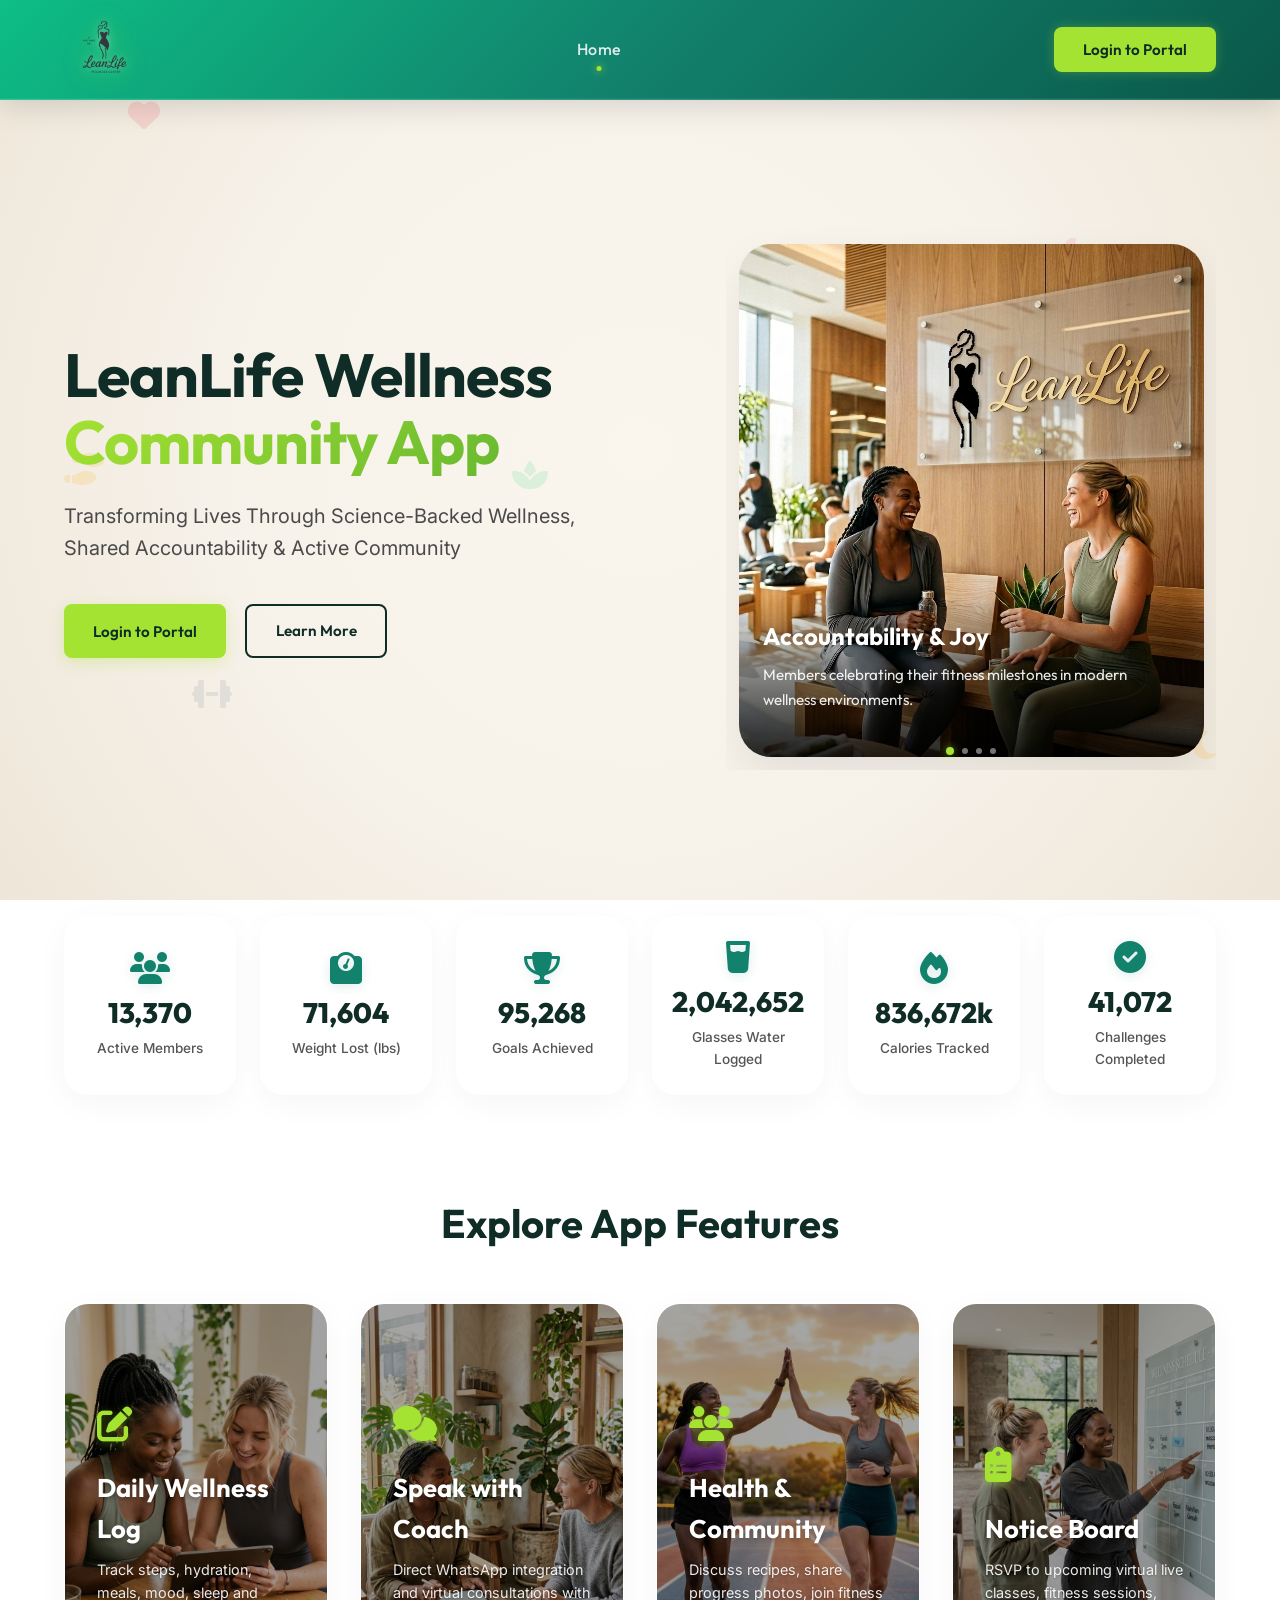
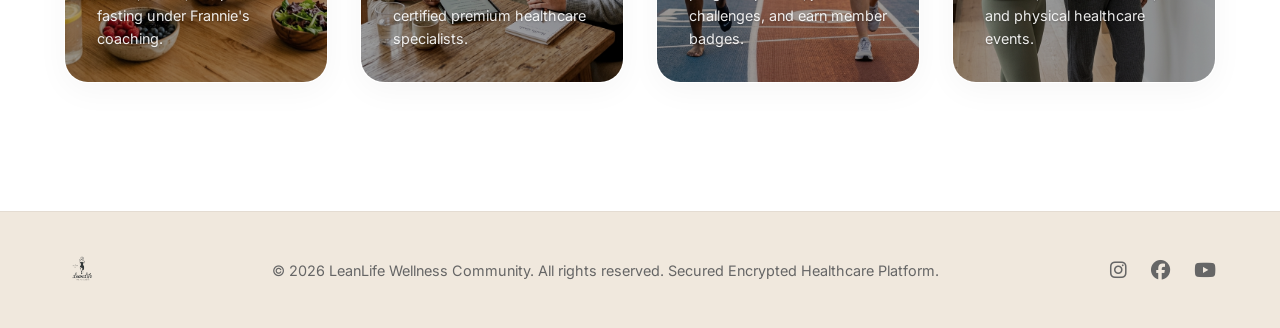
==== index.html @ bb53de15 "Production Readiness & Zero-Regression Audit: Remove Coach James Patterson, solidify Coach Francess " ====
<!DOCTYPE html>
<html lang="en">
<head>
    <meta charset="UTF-8">
    <meta name="viewport" content="width=device-width, initial-scale=1.0, maximum-scale=1.0, user-scalable=no">
    <title>LeanLife Wellness - Premium Health, Shared Accountability & Community</title>
    <link rel="stylesheet" href="style.css?v=2.0">
    <!-- FontAwesome for Premium Icons -->
    <link rel="stylesheet" href="https://cdnjs.cloudflare.com/ajax/libs/font-awesome/6.4.0/css/all.min.css">
    <script>
        // Stub global app object to prevent ReferenceErrors if elements are clicked before app.js loads
        window.app = {
            _queue: [],
            navigateTo: function(view) {
                if (window.app.initialized) {
                    window.app.realNavigateTo(view);
                } else {
                    window.app._queue.push({ type: 'navigate', view: view });
                }
            },
            logout: function() {
                if (window.app.initialized) window.app.realLogout();
            },
            handleAuthSubmit: function(e) { if(e) e.preventDefault(); },
            handleCoachRequest: function(e) { if(e) e.preventDefault(); },
            handleNewPostSubmit: function(e) { if(e) e.preventDefault(); },
            handleProfileSave: function(e) { if(e) e.preventDefault(); },
            handlePasswordChange: function(e) { if(e) e.preventDefault(); },
            handleBlockDate: function(e) { if(e) e.preventDefault(); },
            toggleUserStatus: function() {},
            adminResetPassword: function() {},
            selectMood: function() {},
            switchAdminTab: function() {},
            filterCommunity: function() {},
            openAdminLogDetails: function() {},
            updateDebugInfo: function() {}
        };
    </script>
    <script>
        window.onerror = function(message, source, lineno, colno, error) {
            try {
                console.error("[LeanLife Global Error]", message, source, lineno, colno, error);
                if (document.body) {
                    let errorDiv = document.getElementById('fatal-error-banner');
                    if (!errorDiv) {
                        errorDiv = document.createElement('div');
                        errorDiv.id = 'fatal-error-banner';
                        errorDiv.style.position = 'fixed';
                        errorDiv.style.top = '0';
                        errorDiv.style.left = '0';
                        errorDiv.style.width = '100%';
                        errorDiv.style.background = '#ffcccc';
                        errorDiv.style.color = '#cc0000';
                        errorDiv.style.padding = '15px';
                        errorDiv.style.borderBottom = '3px solid #cc0000';
                        errorDiv.style.zIndex = '999999';
                        errorDiv.style.fontFamily = 'monospace';
                        errorDiv.style.fontSize = '0.9rem';
                        document.body.insertBefore(errorDiv, document.body.firstChild);
                    }
                    errorDiv.innerHTML = '<strong>LEANLIFE FATAL ERROR:</strong> ' + message + ' <br>File: ' + source + ' <br>Line: ' + lineno + ':' + colno + (error ? '<br>Stack: ' + error.stack : '');
                }
            } catch (errBoundaryEx) {
                console.error("Error in window.onerror handler:", errBoundaryEx);
            }
            return false;
        };
        window.onunhandledrejection = function(event) {
            try {
                console.error("[LeanLife Unhandled Rejection]", event.reason);
                if (document.body) {
                    let errorDiv = document.getElementById('fatal-rejection-banner');
                    if (!errorDiv) {
                        errorDiv = document.createElement('div');
                        errorDiv.id = 'fatal-rejection-banner';
                        errorDiv.style.position = 'fixed';
                        errorDiv.style.top = '0';
                        errorDiv.style.left = '0';
                        errorDiv.style.width = '100%';
                        errorDiv.style.background = '#ffcccc';
                        errorDiv.style.color = '#cc0000';
                        errorDiv.style.padding = '15px';
                        errorDiv.style.borderBottom = '3px solid #cc0000';
                        errorDiv.style.zIndex = '999999';
                        errorDiv.style.fontFamily = 'monospace';
                        errorDiv.style.fontSize = '0.9rem';
                        document.body.insertBefore(errorDiv, document.body.firstChild);
                    }
                    const reasonMsg = event.reason ? (event.reason.message || event.reason.stack || String(event.reason)) : 'Unknown rejection';
                    errorDiv.innerHTML = '<strong>LEANLIFE PROMISE REJECTION:</strong> ' + reasonMsg;
                }
            } catch (errBoundaryEx) {
                console.error("Error in window.onunhandledrejection handler:", errBoundaryEx);
            }
        };
    </script>
</head>
<body>
    <div id="app-container">
        <!-- Floating Wellness Background Icons -->
        <div class="floating-bg">
            <span class="floating-icon"><i class="fa-solid fa-heart" style="color: #ff4757;"></i></span>
            <span class="floating-icon"><i class="fa-solid fa-apple-whole" style="color: #ff6b81;"></i></span>
            <span class="floating-icon"><i class="fa-solid fa-dumbbell" style="color: #747d8c;"></i></span>
            <span class="floating-icon"><i class="fa-solid fa-droplet" style="color: #70a1ff;"></i></span>
            <span class="floating-icon"><i class="fa-solid fa-spa" style="color: #2ed573;"></i></span>
            <span class="floating-icon"><i class="fa-solid fa-moon" style="color: #ffa502;"></i></span>
            <span class="floating-icon"><i class="fa-solid fa-leaf" style="color: #2ed573;"></i></span>
            <span class="floating-icon"><i class="fa-solid fa-shoe-prints" style="color: #ffa502;"></i></span>
        </div>

        <!-- Global Header Navbar -->
        <header class="navbar">
            <div class="brand-logo-container" onclick="app.navigateTo('home')">
                <img src="logo_transparent.png" alt="LeanLife Logo" class="logo-img">
            </div>
            
            <button id="mobile-menu-toggle" class="mobile-menu-btn" style="display: none;" aria-label="Toggle navigation menu" aria-expanded="false" aria-controls="main-nav-menu" onclick="app.toggleMobileMenu()">
                <i class="fa-solid fa-bars"></i>
            </button>
            
            <nav id="main-nav-menu" aria-label="Main Navigation">
                <!-- Mobile Menu Logo Header (Mobile only) -->
                <div class="mobile-menu-header" style="display: none; align-items: center; gap: 10px; margin-bottom: 2rem; border-bottom: 1px solid rgba(255,255,255,0.1); padding-bottom: 1rem; width: 100%;">
                    <img src="logo_transparent.png" alt="LeanLife Logo" style="height: 32px; filter: brightness(0) invert(1);">
                    <span style="font-family: var(--font-brand); font-weight: 700; color: #ffffff; font-size: 1.2rem;">LeanLife</span>
                </div>

                <ul class="nav-links">
                    <li><a id="nav-home" onclick="app.navigateTo('home')" class="active">Home</a></li>
                    <li class="logged-in-only" style="display: none;"><a id="nav-dashboard" onclick="app.navigateTo('dashboard')">Dashboard</a></li>
                    <li class="logged-in-only" style="display: none;"><a id="nav-monthly-report" onclick="app.navigateTo('monthly-report')">Monthly Report</a></li>
                    <li class="logged-in-only" style="display: none;"><a id="nav-community" onclick="app.navigateTo('community')">Community</a></li>
                    <li class="logged-in-only" style="display: none;"><a id="nav-notice-board" onclick="app.navigateTo('notice-board')">Notice Board</a></li>
                    <li class="logged-in-only" style="display: none;"><a id="nav-coaching" onclick="app.navigateTo('coaching')">Speak with Coach</a></li>
                    <li class="admin-only" style="display: none;"><a id="nav-admin" onclick="app.navigateTo('admin')">Admin Panel</a></li>
                </ul>

                <!-- Mobile Menu Account / Buttons (Mobile only) -->
                <div class="mobile-menu-buttons" style="display: none; width: 100%; margin-top: auto; border-top: 1px solid rgba(255,255,255,0.1); padding-top: 1.5rem;">
                    <div id="mobile-auth-nav-buttons" style="display: flex; flex-direction: column; gap: 0.8rem; width: 100%;">
                        <button class="btn btn-primary" style="width: 100%; justify-content: center;" onclick="app.navigateTo('login')">Login to Portal</button>
                    </div>
                    <div id="mobile-user-nav-dropdown" style="display: none; flex-direction: column; align-items: center; gap: 1rem; width: 100%;" onclick="app.navigateTo('profile')">
                        <div style="display: flex; align-items: center; gap: 10px; width: 100%; justify-content: center;">
                            <div style="width: 38px; height: 38px; border-radius: 50%; overflow: hidden; border: 2px solid var(--clr-accent-green); background: #eee;">
                                <img id="mobile-user-display-avatar" src="https://images.unsplash.com/photo-1534528741775-53994a69daeb?w=100&auto=format&fit=crop" style="width: 100%; height: 100%; object-fit: cover;">
                            </div>
                            <span id="mobile-user-display-name" style="font-weight: 600; font-family: var(--font-brand); color: #ffffff;">Member</span>
                        </div>
                        <button class="btn btn-secondary" style="padding: 0.5rem; font-size: 0.8rem; width: 100%; justify-content: center;" onclick="event.stopPropagation(); app.logout()">Logout</button>
                    </div>
                </div>
            </nav>

            <div class="nav-buttons">
                <!-- User Profile / Auth Actions -->
                <div id="auth-nav-buttons">
                    <button class="btn btn-primary" onclick="app.navigateTo('login')">Login to Portal</button>
                </div>
                <div id="user-nav-dropdown" style="display: none; align-items: center; gap: 12px; cursor: pointer;" onclick="app.navigateTo('profile')">
                    <span id="user-display-name" style="font-weight: 600; font-family: var(--font-brand);">Member</span>
                    <div style="width: 40px; height: 40px; border-radius: 50%; overflow: hidden; border: 2px solid var(--clr-accent-green); background: #eee;">
                        <img id="user-display-avatar" src="https://images.unsplash.com/photo-1534528741775-53994a69daeb?w=100&auto=format&fit=crop" style="width: 100%; height: 100%; object-fit: cover;">
                    </div>
                    <button class="btn btn-secondary" style="padding: 0.4rem 0.8rem; font-size: 0.8rem;" onclick="event.stopPropagation(); app.logout()">Logout</button>
                </div>
            </div>
        </header>

        <!-- --- SUCCESS SUBMISSION OVERLAY --- -->
        <div id="success-overlay" class="success-overlay">
            <div class="success-check-icon">
                <i class="fa-solid fa-check"></i>
            </div>
            <h2 style="font-family: var(--font-brand); font-size: 2.2rem;">Wellness Log Saved!</h2>
            <div class="glass-card" style="max-width: 500px; text-align: center;">
                <p style="font-style: italic; margin-bottom: 1rem;">"Thank you for completing your Daily Wellness Log. Coach Frannie is analyzing your Daily Wellness Log and will respond shortly."</p>
                <span class="speedup-badge" onclick="app.triggerAISpeedUp()">Speed Up Analysis (1 Hour)</span>
            </div>
            <button class="btn btn-primary" onclick="app.closeSuccessOverlay()">Go to Dashboard</button>
        </div>

        <!-- ==================== VIEWS ==================== -->

        <!-- 1. LANDING / HERO VIEW -->
        <section id="view-home" class="view-section active">
            <div class="landing-hero">
                <div class="hero-text">
                    <h1>LeanLife Wellness <span class="title-highlight">Community App</span></h1>
                    <p>Transforming Lives Through Science-Backed Wellness, Shared Accountability & Active Community</p>
                    <div class="hero-ctas">
                        <button class="btn btn-primary" onclick="app.navigateTo('login')">Login to Portal</button>
                        <a class="btn btn-outline" href="#features-anchor">Learn More</a>
                    </div>
                </div>
                
                <!-- Animated Hero Carousel -->
                <div class="hero-carousel-container">
                    <div class="carousel-track">
                        <!-- Slide 1 -->
                        <div class="carousel-slide active" data-index="0">
                            <div class="carousel-card">
                                <img src="assets/gym_laughing.png" alt="Gym laughs">
                                <div class="carousel-card-caption">
                                    <h4>Accountability & Joy</h4>
                                    <p>Members celebrating their fitness milestones in modern wellness environments.</p>
                                </div>
                            </div>
                        </div>
                        <!-- Slide 2 -->
                        <div class="carousel-slide" data-index="1">
                            <div class="carousel-card">
                                <img src="assets/meal_prep.png" alt="Healthy meal plans">
                                <div class="carousel-card-caption">
                                    <h4>Nutritional Excellence</h4>
                                    <p>Beautiful healthy meal plans arranged professionally with lean protein, oats, and fruits.</p>
                                </div>
                            </div>
                        </div>
                        <!-- Slide 3 -->
                        <div class="carousel-slide" data-index="2">
                            <div class="carousel-card">
                                <img src="assets/consult.png" alt="Wellness consultation">
                                <div class="carousel-card-caption">
                                    <h4>Expert Consultation</h4>
                                    <p>Health specialists providing personalized reviews inside premium wellness clinics.</p>
                                </div>
                            </div>
                        </div>
                        <!-- Slide 4 -->
                        <div class="carousel-slide" data-index="3">
                            <div class="carousel-logo-card">
                                <img src="logo.png" alt="LeanLife Logo">
                                <h3>LeanLife Wellness App</h3>
                                <p style="text-align: center; max-width: 80%;">A premium healthcare ecosystem engineered for personalized longevity and wellness excellence.</p>
                            </div>
                        </div>
                    </div>
                    
                    <!-- Indicators -->
                    <div class="carousel-indicators">
                        <button class="carousel-indicator active" onclick="app.setCarouselSlide(0)"></button>
                        <button class="carousel-indicator" onclick="app.setCarouselSlide(1)"></button>
                        <button class="carousel-indicator" onclick="app.setCarouselSlide(2)"></button>
                        <button class="carousel-indicator" onclick="app.setCarouselSlide(3)"></button>
                    </div>
                </div>
            </div>

            <!-- Animated Statistics Grid -->
            <div class="landing-stats-grid">
                <div class="glass-card stat-card">
                    <div class="stat-icon"><i class="fa-solid fa-users"></i></div>
                    <div class="stat-num" id="stat-members" data-val="15243">15,243</div>
                    <div class="stat-label">Active Members</div>
                </div>
                <div class="glass-card stat-card">
                    <div class="stat-icon"><i class="fa-solid fa-weight-scale"></i></div>
                    <div class="stat-num" id="stat-weight" data-val="84230">84,230</div>
                    <div class="stat-label">Weight Lost (lbs)</div>
                </div>
                <div class="glass-card stat-card">
                    <div class="stat-icon"><i class="fa-solid fa-trophy"></i></div>
                    <div class="stat-num" id="stat-goals" data-val="112050">112,050</div>
                    <div class="stat-label">Goals Achieved</div>
                </div>
                <div class="glass-card stat-card">
                    <div class="stat-icon"><i class="fa-solid fa-glass-water"></i></div>
                    <div class="stat-num" id="stat-water" data-val="2403120">2,403,120</div>
                    <div class="stat-label">Glasses Water Logged</div>
                </div>
                <div class="glass-card stat-card">
                    <div class="stat-icon"><i class="fa-solid fa-fire"></i></div>
                    <div class="stat-num" id="stat-calories" data-val="9843201">9,843.2k</div>
                    <div class="stat-label">Calories Tracked</div>
                </div>
                <div class="glass-card stat-card">
                    <div class="stat-icon"><i class="fa-solid fa-circle-check"></i></div>
                    <div class="stat-num" id="stat-challenges" data-val="48290">48,290</div>
                    <div class="stat-label">Challenges Completed</div>
                </div>
            </div>

            <!-- Clickable Feature Cards -->
            <div id="features-anchor">
                <h2 class="features-section-title">Explore App Features</h2>
                <div class="features-grid">
                    <div class="feature-card" onclick="app.navigateToFeature('wellness-log', this)">
                        <div class="feature-card-bg">
                            <img src="assets/card_log.png" alt="Daily Log">
                        </div>
                        <div class="feature-card-content">
                            <div class="feature-card-icon"><i class="fa-solid fa-pen-to-square"></i></div>
                            <h3>Daily Wellness Log</h3>
                            <p>Track steps, hydration, meals, mood, sleep and fasting under Frannie's coaching.</p>
                        </div>
                    </div>
                    <div class="feature-card" onclick="app.navigateToFeature('coaching', this)">
                        <div class="feature-card-bg">
                            <img src="assets/card_coach.png" alt="Speak with Coach">
                        </div>
                        <div class="feature-card-content">
                            <div class="feature-card-icon"><i class="fa-solid fa-comments"></i></div>
                            <h3>Speak with Coach</h3>
                            <p>Direct WhatsApp integration and virtual consultations with certified premium healthcare specialists.</p>
                        </div>
                    </div>
                    <div class="feature-card" onclick="app.navigateToFeature('community', this)">
                        <div class="feature-card-bg">
                            <img src="assets/card_community.png" alt="Community">
                        </div>
                        <div class="feature-card-content">
                            <div class="feature-card-icon"><i class="fa-solid fa-users"></i></div>
                            <h3>Health & Community</h3>
                            <p>Discuss recipes, share progress photos, join fitness challenges, and earn member badges.</p>
                        </div>
                    </div>
                    <div class="feature-card" onclick="app.navigateToFeature('notice-board', this)">
                        <div class="feature-card-bg">
                            <img src="assets/card_board.png" alt="Notice Board">
                        </div>
                        <div class="feature-card-content">
                            <div class="feature-card-icon"><i class="fa-solid fa-clipboard-list"></i></div>
                            <h3>Notice Board</h3>
                            <p>RSVP to upcoming virtual live classes, fitness sessions, and physical healthcare events.</p>
                        </div>
                    </div>
                </div>
            </div>
        </section>

        <!-- 2. LOGIN / AUTHENTICATION VIEW -->
        <section id="view-login" class="view-section">
            <div class="auth-container glass-card">
                <div class="auth-header">
                    <h2 id="auth-title" class="clickable-title" onclick="app.handleAuthTitleTap()" style="user-select: none; -webkit-user-select: none; cursor: pointer; touch-action: manipulation;">Welcome Back</h2>
                    <p id="auth-subtitle">Log in to your personalized wellness portal</p>
                </div>
                
                <form id="auth-form" onsubmit="app.handleAuthSubmit(event)">
                    <div class="form-group" id="group-name" style="display: none;">
                        <label for="auth-fullname">Full Name</label>
                        <input type="text" id="auth-fullname" class="form-input" placeholder="Emma Watson" autocapitalize="words" spellcheck="false" autocomplete="name">
                    </div>
                    <div class="form-group">
                        <label for="auth-email">Email Address</label>
                        <input type="email" id="auth-email" class="form-input" placeholder="emma@example.com" required autocapitalize="none" spellcheck="false" autocorrect="off" autocomplete="username">
                    </div>
                    <div class="form-group">
                        <label for="auth-password">Password</label>
                        <input type="password" id="auth-password" class="form-input" placeholder="••••••••" required autocapitalize="none" spellcheck="false" autocorrect="off" autocomplete="current-password">
                    </div>
                    
                    <div class="form-row" id="auth-row-remember">
                        <label style="display: flex; align-items: center; gap: 8px; font-weight: normal; cursor: pointer;">
                            <input type="checkbox" id="auth-remember" style="accent-color: var(--clr-accent-green);"> Remember Me
                        </label>
                        <a href="#" onclick="app.toggleAuthForgotPassword(event)" style="color: #4a90e2; text-decoration: none;">Forgot Password?</a>
                    </div>
                    
                    <button type="submit" class="btn btn-primary" style="width: 100%; justify-content: center; font-size: 1.1rem; margin-top: 1rem;" id="btn-auth-submit">Login</button>
                </form>
                
                <!-- Admin Quick-Login Box -->
                <div id="simulation-login-box" style="display: none; margin-top: 1.5rem; border-top: 1px solid rgba(0, 0, 0, 0.08); padding-top: 1.2rem; text-align: center;">
                    <p style="font-size: 0.8rem; color: #555; margin-bottom: 0.8rem; font-weight: 600; letter-spacing: 0.5px; text-transform: uppercase;">Admin Quick Login Access</p>
                    <div style="display: flex; gap: 0.8rem; justify-content: center; flex-wrap: wrap;">
                        <button type="button" class="btn btn-primary" style="padding: 0.5rem 1.2rem; font-size: 0.85rem;" onclick="app.fillSimulationCreds('admin@leanlife.com', 'admin123')"><i class="fa-solid fa-user-shield"></i> Admin Login</button>
                        <button type="button" class="btn btn-secondary" style="padding: 0.5rem 1.2rem; font-size: 0.85rem;" onclick="app.fillSimulationCreds('francessronke21@gmail.com', 'password123')"><i class="fa-solid fa-user-doctor"></i> Coach Francess Login</button>
                    </div>
                </div>
                
                <!-- System Diagnostics (Muted/Collapsible for developer use) -->
                <details id="developer-diagnostics-panel" style="display: none; margin-top: 1.5rem; font-size: 0.7rem; color: rgba(0,0,0,0.35); cursor: pointer; text-align: center; border-top: 1px solid rgba(0,0,0,0.06); padding-top: 0.8rem;">
                    <summary style="outline: none; list-style: none; user-select: none;">System Diagnostics</summary>
                    <div style="margin-top: 0.5rem; display: flex; flex-direction: column; gap: 4px; font-family: monospace; text-align: left; background: rgba(0,0,0,0.02); padding: 0.6rem; border-radius: 4px; color: #555; cursor: default;">
                        <div style="display: flex; align-items: center; gap: 6px; margin-bottom: 4px;">
                            <span id="auth-sync-dot" style="width: 6px; height: 6px; border-radius: 50%; background-color: #f5a623; display: inline-block;"></span>
                            <span id="auth-sync-status" style="font-weight: 500;">Syncing cloud database...</span>
                        </div>
                        <div>Users Count: <span id="debug-users-count" style="font-weight: bold;">0</span></div>
                        <div>LocalStorage Usage: <span id="debug-ls-size" style="color: #27ae60; font-weight: bold;">0 KB</span></div>
                        <div>Cache Version: <span id="debug-cache-ver" style="color: #8e44ad; font-weight: bold;">v2_selective</span></div>
                        <div>Selective Cached Data: <span id="debug-cached-count" style="color: #2980b9;">None</span></div>
                        <div>Supabase Telemetry: <span id="debug-sync-metrics" style="color: #d35400;">Status: Idle</span></div>
                        <div style="word-break: break-all; max-height: 50px; overflow-y: auto;">Emails: <span id="debug-users-list" style="color: #4a90e2;">None</span></div>
                        <div style="word-break: break-all;">Password Hash: <span id="debug-pwd-hash" style="color: #e67e22; font-weight: bold;">None</span></div>
                        <div style="border-top: 1px dashed rgba(0,0,0,0.1); margin-top: 4px; padding-top: 4px; font-weight: bold; color: #777;">Last Login Attempt:</div>
                        <div>Attempt Email: <span id="debug-last-email" style="color: #4a90e2;">None</span></div>
                        <div style="word-break: break-all; line-height: 1.2;">Attempt Hash: <span id="debug-last-hash" style="color: #e67e22;">None</span></div>
                        <div>Match Found: <span id="debug-last-match" style="font-weight: bold; color: var(--clr-accent-green);">None</span></div>
                        <button type="button" class="btn btn-outline" style="margin-top: 6px; padding: 0.2rem 0.4rem; font-size: 0.65rem; align-self: flex-start; border-color: rgba(0,0,0,0.1); color: var(--clr-text-dark);" onclick="app.clearLocalDatabaseCache()">Reset App Cache</button>
                    </div>
                </details>
            </div>
        </section>

        <!-- 3. USER DASHBOARD VIEW -->
        <section id="view-dashboard" class="view-section">
            <div class="dashboard-grid">
                
                <!-- Main Dashboard Panel -->
                <div class="dashboard-main">
                    <div class="dashboard-welcome">
                        <div class="welcome-info">
                            <h2><i class="fa-solid fa-seedling" style="color: #a5e332; font-size: 1.8rem; filter: drop-shadow(0 2px 4px rgba(165,227,50,0.25));"></i> Hello, <span id="dash-user-name">Member</span>!</h2>
                            <p id="dash-greeting-msg">Ready to elevate your wellness targets today? Let's stay accountable!</p>
                        </div>
                        <div class="streak-badge">
                            <span class="streak-icon"><i class="fa-solid fa-fire"></i></span>
                            <div>
                                <div class="streak-number" id="dash-streak-count">3</div>
                                <div class="streak-label">Day Streak</div>
                            </div>
                        </div>
                    </div>

                    <!-- Daily Core Scores Gauges -->
                    <div class="dashboard-stats-grid">
                        <div class="glass-card dash-stat-card">
                            <div class="dash-stat-header">
                                <span style="font-size: 0.9rem; font-weight: 600; color: #555;">Water Logged</span>
                                <span class="icon" style="color: #2196f3;"><i class="fa-solid fa-droplet"></i></span>
                            </div>
                            <div class="dash-stat-val" id="dash-val-water">4 / 10 drops</div>
                            <div class="dash-stat-progress">
                                <div class="dash-stat-fill fill-water" id="dash-progress-water" style="width: 40%;"></div>
                            </div>
                        </div>
                        <div class="glass-card dash-stat-card">
                            <div class="dash-stat-header">
                                <span style="font-size: 0.9rem; font-weight: 600; color: #555;">Steps Logged</span>
                                <span class="icon" style="color: #8bc34a;"><i class="fa-solid fa-shoe-prints"></i></span>
                            </div>
                            <div class="dash-stat-val" id="dash-val-steps">7,850 steps</div>
                            <div class="dash-stat-progress">
                                <div class="dash-stat-fill fill-steps" id="dash-progress-steps" style="width: 78.5%;"></div>
                            </div>
                        </div>
                        <div class="glass-card dash-stat-card">
                            <div class="dash-stat-header">
                                <span style="font-size: 0.9rem; font-weight: 600; color: #555;">Calories Burned</span>
                                <span class="icon" style="color: #e91e63;"><i class="fa-solid fa-utensils"></i></span>
                            </div>
                            <div class="dash-stat-val" id="dash-val-calories">420 kcal</div>
                            <div class="dash-stat-progress">
                                <div class="dash-stat-fill fill-calories" id="dash-progress-calories" style="width: 60%;"></div>
                            </div>
                        </div>
                        <div class="glass-card dash-stat-card">
                            <div class="dash-stat-header">
                                <span style="font-size: 0.9rem; font-weight: 600; color: #555;">Sleep Logged</span>
                                <span class="icon" style="color: #673ab7;"><i class="fa-solid fa-moon"></i></span>
                            </div>
                            <div class="dash-stat-val" id="dash-val-sleep">7.5 hrs</div>
                            <div class="dash-stat-progress">
                                <div class="dash-stat-fill fill-sleep" id="dash-progress-sleep" style="width: 93.7%;"></div>
                            </div>
                        </div>
                    </div>

                    <!-- Quick Actions -->
                    <div>
                        <h3 style="margin-bottom: 1rem; font-family: var(--font-brand);">Quick Actions</h3>
                        <div class="quick-actions-bar">
                            <button class="quick-action-btn" onclick="app.navigateTo('wellness-log')"><i class="fa-solid fa-pen-to-square" style="color: var(--clr-accent-green-hover);"></i> Log Daily Activity</button>
                            <button class="quick-action-btn" onclick="app.navigateTo('monthly-report')"><i class="fa-solid fa-chart-pie" style="color: #9c27b0;"></i> Monthly Report</button>
                            <button class="quick-action-btn" onclick="app.quickLogWater()"><i class="fa-solid fa-glass-water" style="color: #2196f3;"></i> Log Glass of Water</button>
                            <button class="quick-action-btn" onclick="app.navigateTo('coaching')"><i class="fa-solid fa-user-doctor" style="color: var(--clr-success);"></i> Consult Coach</button>
                            <button class="quick-action-btn" onclick="app.navigateTo('community')"><i class="fa-solid fa-rss" style="color: #f77f00;"></i> Share Feed Post</button>
                        </div>
                    </div>

                    <!-- Pending AI Coaching Alert Countdown -->
                    <div id="dashboard-pending-analysis-card" class="glass-card analysis-progress-card" style="display: none;">
                        <div class="loader-spinner"></div>
                        <div>
                            <h3 style="font-family: var(--font-brand);">Coach Frannie's Analysis In Progress</h3>
                            <p style="color: #555; margin-bottom: 1rem;">Analyzing daily sleep patterns, meals, steps, gratitude logs, and habits...</p>
                            <div class="countdown-timer-box">
                                <div class="timer-unit" id="timer-hour">00</div>
                                <div class="timer-unit" id="timer-min">59</div>
                                <div class="timer-unit" id="timer-sec">59</div>
                            </div>
                            <span class="speedup-badge" onclick="app.triggerAISpeedUp()">Speed Up Analysis (1 Hour)</span>
                        </div>
                    </div>

                    <!-- AI Coach Frannie Recommendation Box -->
                    <div class="glass-card ai-coach-banner">
                        <div class="ai-coach-avatar">👩‍⚕️</div>
                        <div class="ai-coach-speech">
                            <h4 style="font-family: var(--font-brand);">Coach Frannie</h4>
                            <p id="dash-ai-advice">"Drink one glass of water now. Your historical patterns indicate optimal metabolic recovery happens when you hydrate before 3:00 PM."</p>
                        </div>
                    </div>

                    <!-- Dynamic Charts Container -->
                    <div class="glass-card">
                        <h3 style="margin-bottom: 1rem; font-family: var(--font-brand);">Weekly Wellness Progress Trends</h3>
                        <div class="svg-chart-container" id="dash-weekly-chart-box">
                            <!-- SVG Rendered via JS -->
                        </div>
                    </div>
                </div>

                <!-- Sidebar Dashboard Panel -->
                <div class="dashboard-sidebar">
                    <!-- Daily score ring -->
                    <div class="glass-card" style="text-align: center;">
                        <h3 style="margin-bottom: 1.5rem; font-family: var(--font-brand);">Daily Wellness Score</h3>
                        <div class="chart-pie-wrapper">
                            <div class="gauge-circle" id="dash-score-gauge-ring" style="background: conic-gradient(var(--clr-accent-green) 0% 75%, #e2d2c1 75% 100%); width: 140px; height: 140px;">
                                <div class="gauge-value" id="dash-score-gauge-num" style="font-size: 2.5rem; line-height: 1;">75</div>
                            </div>
                        </div>
                        <p style="font-weight: 600; margin-top: 1rem;" id="dash-score-grade-text">Grade: B+</p>
                        <p style="font-size: 0.85rem; color: #555; margin-top: 4px;">Updated 3 hours ago</p>
                        <button class="btn btn-outline" style="width: 100%; margin-top: 1.5rem; justify-content: center;" onclick="app.viewLatestAIReport()">View Full Wellness Report</button>
                    </div>

                    <!-- Today's Tasks Checklist -->
                    <div class="glass-card">
                        <h3 style="margin-bottom: 1rem; font-family: var(--font-brand);">Today's Tasks</h3>
                        <ul style="list-style: none; display: flex; flex-direction: column; gap: 12px;" id="dash-checklist-container">
                            <li style="display: flex; align-items: center; gap: 10px;">
                                <input type="checkbox" checked disabled style="accent-color: var(--clr-accent-green);">
                                <span style="text-decoration: line-through; color: #777;">Log Wakeup Time</span>
                            </li>
                            <li style="display: flex; align-items: center; gap: 10px;">
                                <input type="checkbox" id="chk-task-water" onclick="app.toggleTaskCheck('water')" style="accent-color: var(--clr-accent-green);">
                                <span>Hydrate (10 glasses)</span>
                            </li>
                            <li style="display: flex; align-items: center; gap: 10px;">
                                <input type="checkbox" id="chk-task-steps" onclick="app.toggleTaskCheck('steps')" style="accent-color: var(--clr-accent-green);">
                                <span>Complete 10,000 steps</span>
                            </li>
                            <li style="display: flex; align-items: center; gap: 10px;">
                                <input type="checkbox" id="chk-task-meal" onclick="app.toggleTaskCheck('meal')" style="accent-color: var(--clr-accent-green);">
                                <span>Track Lunch & Dinner</span>
                            </li>
                        </ul>
                    </div>

                    <!-- Achievements & Badges -->
                    <div class="glass-card">
                        <h3 style="margin-bottom: 1rem; font-family: var(--font-brand);">Your Achievements</h3>
                        <div style="display: grid; grid-template-columns: repeat(3, 1fr); gap: 12px; text-align: center;" id="dash-badges-container">
                            <!-- Dynamically loaded badges -->
                        </div>
                    </div>
                </div>
            </div>
        </section>

        <!-- 4. DAILY WELLNESS LOG VIEW -->
        <section id="view-wellness-log" class="view-section">
            <h2 style="font-family: var(--font-brand); font-size: 2.2rem; margin-bottom: 2rem; text-align: center;">Daily Wellness Log</h2>
            
            <div class="wellness-log-grid">
                
                <!-- Main Log Forms -->
                <form id="wellness-log-form" class="wellness-log-form" onsubmit="app.handleWellnessLogSubmit(event)">
                    
                    <!-- Sleep Tracker -->
                    <div class="glass-card">
                        <h3 class="log-section-title"><i class="fa-solid fa-moon" style="color: #673ab7;"></i> Sleep Tracker</h3>
                        <div style="display: grid; grid-template-columns: repeat(3, 1fr); gap: 1.5rem;">
                            <div class="form-group">
                                <label for="sleep-wakeup">Wake-up Time</label>
                                <input type="time" id="sleep-wakeup" class="form-input" required value="06:30">
                            </div>
                            <div class="form-group">
                                <label for="sleep-bedtime">Bedtime</label>
                                <input type="time" id="sleep-bedtime" class="form-input" required value="22:30">
                            </div>
                            <div class="form-group">
                                <label for="sleep-duration">Hours Slept</label>
                                <input type="number" id="sleep-duration" class="form-input" min="0" max="24" step="0.1" required value="8">
                            </div>
                        </div>
                    </div>

                    <!-- Journaling & Affirmations -->
                    <div class="glass-card">
                        <h3 class="log-section-title"><i class="fa-solid fa-book-open" style="color: #f39c12;"></i> Journaling & Reflections</h3>
                        
                        <div class="form-group">
                            <label style="font-weight: 600;">Daily Affirmations (Three items)</label>
                            <input type="text" id="affirmation-1" class="form-input" style="margin-bottom: 8px;" placeholder="I am strong and capable of reaching my targets." required>
                            <input type="text" id="affirmation-2" class="form-input" style="margin-bottom: 8px;" placeholder="I fuel my body with nutrients and hydration." required>
                            <input type="text" id="affirmation-3" class="form-input" placeholder="I appreciate my mind's resilience." required>
                        </div>
                        
                        <div class="form-group">
                            <label style="font-weight: 600;">Gratitude Journal ("I am grateful for...")</label>
                            <input type="text" id="gratitude-1" class="form-input" style="margin-bottom: 8px;" placeholder="1. Supportive family members" required>
                            <input type="text" id="gratitude-2" class="form-input" style="margin-bottom: 8px;" placeholder="2. Healthy homemade breakfast" required>
                            <input type="text" id="gratitude-3" class="form-input" placeholder="3. Sunny clean air today" required>
                        </div>

                        <div class="form-group">
                            <label style="font-weight: 600;">Today's Improvement Goals ("What can I do better today?")</label>
                            <input type="text" id="goals-1" class="form-input" style="margin-bottom: 8px;" placeholder="1. Avoid snacking after 8:00 PM" required>
                            <input type="text" id="goals-2" class="form-input" style="margin-bottom: 8px;" placeholder="2. Walk extra blocks during break" required>
                            <input type="text" id="goals-3" class="form-input" placeholder="3. Limit screen time before bed" required>
                        </div>

                        <div class="form-group">
                            <label style="font-weight: 600;">Thoughts & Reflection (Three journal entries)</label>
                            <textarea id="journal-1" class="form-input" style="margin-bottom: 8px; height: 60px;" placeholder="Morning thought reflection..." required></textarea>
                            <textarea id="journal-2" class="form-input" style="margin-bottom: 8px; height: 60px;" placeholder="Afternoon state reflection..." required></textarea>
                            <textarea id="journal-3" class="form-input" style="height: 60px;" placeholder="Evening mood reflection..." required></textarea>
                        </div>

                        <div class="form-group">
                            <label style="font-weight: 600;">Three Great Things Today</label>
                            <input type="text" id="great-things-1" class="form-input" style="margin-bottom: 8px;" placeholder="1. Completed standard project layout ahead of time" required>
                            <input type="text" id="great-things-2" class="form-input" style="margin-bottom: 8px;" placeholder="2. Had a refreshing 20 mins walk" required>
                            <input type="text" id="great-things-3" class="form-input" placeholder="3. Logged water goals consistently" required>
                        </div>
                    </div>

                    <!-- Water Tracker -->
                    <div class="glass-card">
                        <h3 class="log-section-title"><i class="fa-solid fa-glass-water" style="color: #2196f3;"></i> Water Tracker</h3>
                        <p style="color: #555;">Click the droplets below to log a glass of water (250ml each):</p>
                        
                        <div class="droplets-container">
                            <span class="droplet" data-num="1" onclick="app.logWaterClick(1)"><i class="fa-solid fa-droplet"></i></span>
                            <span class="droplet" data-num="2" onclick="app.logWaterClick(2)"><i class="fa-solid fa-droplet"></i></span>
                            <span class="droplet" data-num="3" onclick="app.logWaterClick(3)"><i class="fa-solid fa-droplet"></i></span>
                            <span class="droplet" data-num="4" onclick="app.logWaterClick(4)"><i class="fa-solid fa-droplet"></i></span>
                            <span class="droplet" data-num="5" onclick="app.logWaterClick(5)"><i class="fa-solid fa-droplet"></i></span>
                            <span class="droplet" data-num="6" onclick="app.logWaterClick(6)"><i class="fa-solid fa-droplet"></i></span>
                            <span class="droplet" data-num="7" onclick="app.logWaterClick(7)"><i class="fa-solid fa-droplet"></i></span>
                            <span class="droplet" data-num="8" onclick="app.logWaterClick(8)"><i class="fa-solid fa-droplet"></i></span>
                            <span class="droplet" data-num="9" onclick="app.logWaterClick(9)"><i class="fa-solid fa-droplet"></i></span>
                            <span class="droplet" data-num="10" onclick="app.logWaterClick(10)"><i class="fa-solid fa-droplet"></i></span>
                        </div>

                        <!-- Animated water gauge -->
                        <div class="water-gauge-wrapper">
                            <div class="water-gauge-fill" id="water-log-gauge"></div>
                            <div class="water-gauge-text" id="water-log-gauge-text">0% (0 / 10 glasses)</div>
                        </div>
                    </div>

                    <!-- Exercise Tracker -->
                    <div class="glass-card">
                        <h3 class="log-section-title"><i class="fa-solid fa-dumbbell" style="color: #747d8c;"></i> Exercise Tracker</h3>
                        
                        <div class="form-group">
                            <label style="margin-bottom: 0.5rem;">Did you Exercise today?</label>
                            <div style="display: flex; gap: 1.5rem;">
                                <label style="display: flex; align-items: center; gap: 6px; cursor: pointer;">
                                    <input type="radio" name="exercise-completed" value="yes" checked onclick="app.toggleExerciseInputs(true)"> YES
                                </label>
                                <label style="display: flex; align-items: center; gap: 6px; cursor: pointer;">
                                    <input type="radio" name="exercise-completed" value="no" onclick="app.toggleExerciseInputs(false)"> NO
                                </label>
                            </div>
                        </div>

                        <div id="exercise-details-fields" style="display: grid; grid-template-columns: repeat(3, 1fr); gap: 1.5rem;">
                            <div class="form-group">
                                <label for="exercise-type">Exercise Type</label>
                                <select id="exercise-type" class="form-input">
                                    <option value="Strength Training" selected>Strength Training</option>
                                    <option value="Cardio (Running/Cycling)">Cardio (Running/Cycling)</option>
                                    <option value="Yoga & Flexibility">Yoga & Flexibility</option>
                                    <option value="Pilates">Pilates</option>
                                    <option value="HIIT (High Intensity)">HIIT (High Intensity)</option>
                                    <option value="Swimming">Swimming</option>
                                    <option value="Walking / Hiking">Walking / Hiking</option>
                                    <option value="Sports & Recreation">Sports & Recreation</option>
                                    <option value="Dance & Zumba">Dance & Zumba</option>
                                    <option value="Other / Recovery Session">Other / Recovery Session</option>
                                </select>
                            </div>
                            <div class="form-group">
                                <label for="exercise-duration">Duration (Minutes)</label>
                                <input type="number" id="exercise-duration" class="form-input" min="0" value="45">
                            </div>
                            <div class="form-group">
                                <label for="exercise-intensity">Intensity</label>
                                <select id="exercise-intensity" class="form-input">
                                    <option value="Light">Light</option>
                                    <option value="Moderate" selected>Moderate</option>
                                    <option value="Heavy">Heavy</option>
                                </select>
                            </div>
                        </div>
                    </div>

                    <!-- Steps Log -->
                    <div class="glass-card">
                        <h3 class="log-section-title"><i class="fa-solid fa-shoe-prints" style="color: #8bc34a;"></i> Daily Steps</h3>
                        <div class="form-group" style="max-width: 300px;">
                            <label for="log-steps-input">Daily Steps</label>
                            <input type="number" id="log-steps-input" class="form-input" min="0" value="8500" oninput="app.updateStepsCharts()">
                        </div>
                        <div style="margin-top: 2rem;">
                            <h4 style="margin-bottom: 1rem; font-family: var(--font-brand);">Activity Level Graphs</h4>
                            <div style="display: flex; gap: 12px; margin-bottom: 1rem;">
                                <span class="speedup-badge" onclick="app.switchStepsTab('week')">Weekly Steps</span>
                                <span class="speedup-badge" onclick="app.switchStepsTab('month')">Monthly Steps</span>
                            </div>
                            <div class="svg-chart-container" id="steps-chart-box">
                                <!-- Steps Chart SVG -->
                            </div>
                        </div>
                    </div>

                    <!-- Mood Tracker -->
                    <div class="glass-card">
                        <h3 class="log-section-title"><i class="fa-solid fa-face-smile" style="color: #ffa502;"></i> Mood Tracker</h3>
                        <p style="color: #555;">Select how you are feeling overall today:</p>
                        
                        <div class="mood-picker">
                            <div class="mood-btn" data-mood="excellent" onclick="app.selectMood('excellent')">
                                <span>😁</span>
                                <span>Excellent</span>
                            </div>
                            <div class="mood-btn active" data-mood="happy" onclick="app.selectMood('happy')">
                                <span>😊</span>
                                <span>Happy</span>
                            </div>
                            <div class="mood-btn" data-mood="good" onclick="app.selectMood('good')">
                                <span>🙂</span>
                                <span>Good</span>
                            </div>
                            <div class="mood-btn" data-mood="neutral" onclick="app.selectMood('neutral')">
                                <span>😐</span>
                                <span>Neutral</span>
                            </div>
                            <div class="mood-btn" data-mood="sad" onclick="app.selectMood('sad')">
                                <span>😔</span>
                                <span>Sad</span>
                            </div>
                            <div class="mood-btn" data-mood="stressed" onclick="app.selectMood('stressed')">
                                <span>😣</span>
                                <span>Stressed</span>
                            </div>
                            <div class="mood-btn" data-mood="tired" onclick="app.selectMood('tired')">
                                <span>😴</span>
                                <span>Tired</span>
                            </div>
                            <div class="mood-btn" data-mood="angry" onclick="app.selectMood('angry')">
                                <span>😡</span>
                                <span>Angry</span>
                            </div>
                        </div>
                        
                        <div class="glass-card" id="mood-frannie-suggestions" style="border-left: 4px solid var(--clr-accent-green); background: rgba(255,255,255,0.4); margin-top: 1.5rem; padding: 1.2rem;">
                            <h4 style="font-family: var(--font-brand); color: var(--clr-text-dark);"><i class="fa-solid fa-heart" style="color: #e91e63;"></i> Frannie's Emotional Insights</h4>
                            <p style="font-size: 0.95rem; font-style: italic; margin-top: 4px;" id="mood-advice-text">"You are happy! A wonderful state to support digestion. Consider a lightweight meditation session to anchor this positive energy."</p>
                        </div>
                    </div>

                    <!-- Meal Tracker -->
                    <div class="glass-card">
                        <h3 class="log-section-title"><i class="fa-solid fa-utensils" style="color: #e91e63;"></i> Meal Tracker</h3>
                        
                        <div class="meal-row">
                            <h4>Breakfast</h4>
                            <input type="text" id="meal-breakfast-desc" class="form-input" placeholder="Oatmeal, banana, almond milk" value="Oatmeal with berries and banana">
                            <input type="text" id="meal-breakfast-portion" class="form-input" placeholder="Portion size e.g. 1 bowl" value="1 bowl">
                        </div>
                        <div class="meal-row">
                            <h4>Lunch</h4>
                            <input type="text" id="meal-lunch-desc" class="form-input" placeholder="Grilled chicken salad, quinoa" value="Grilled salmon salad with avocado">
                            <input type="text" id="meal-lunch-portion" class="form-input" placeholder="Portion size e.g. 1 plate" value="1 plate">
                        </div>
                        <div class="meal-row">
                            <h4>Dinner</h4>
                            <input type="text" id="meal-dinner-desc" class="form-input" placeholder="Baked salmon, broccoli" value="Baked chicken breast with roasted sweet potatoes">
                            <input type="text" id="meal-dinner-portion" class="form-input" placeholder="Portion size e.g. 200g" value="250g">
                        </div>
                        <div class="meal-row">
                            <h4>Snacks</h4>
                            <input type="text" id="meal-snacks-desc" class="form-input" placeholder="Greek yogurt, mixed almonds" value="Greek yogurt with honey and raw almonds">
                            <input type="text" id="meal-snacks-portion" class="form-input" placeholder="Portion size e.g. 1 cup" value="1 cup">
                        </div>

                        <div class="form-group" style="margin-top: 1rem;">
                            <label for="meal-photo" style="display: flex; justify-content: space-between; align-items: center;">
                                <span><i class="fa-solid fa-camera" style="color: var(--clr-primary-green);"></i> Upload Progress / Meal Photo (Optional)</span>
                                <span style="font-size: 0.75rem; color: #666;">JPG, PNG, WebP</span>
                            </label>
                            <input type="file" id="meal-photo" class="form-input" accept="image/*" onchange="app.handlePhotoSelect(event)">
                            <div id="meal-photo-preview-container" style="display: none; margin-top: 0.75rem; background: rgba(255,255,255,0.7); border: 1.5px dashed var(--clr-primary-green); border-radius: var(--radius-sm); padding: 0.75rem; align-items: center; gap: 1rem;">
                                <img id="meal-photo-preview-img" src="" alt="Selected Photo" style="width: 64px; height: 64px; object-fit: cover; border-radius: var(--radius-sm); border: 1px solid #ddd;">
                                <div style="flex: 1; min-width: 0;">
                                    <div id="meal-photo-preview-name" style="font-weight: 600; font-size: 0.85rem; word-break: break-all; color: var(--clr-text-dark);">photo.jpg</div>
                                    <div id="meal-photo-preview-size" style="font-size: 0.75rem; color: #666;">--</div>
                                </div>
                                <button type="button" class="btn btn-outline" style="padding: 0.25rem 0.5rem; font-size: 0.75rem; color: #d9534f; border-color: #d9534f;" onclick="app.clearSelectedPhoto()"><i class="fa-solid fa-trash-can"></i> Remove</button>
                            </div>
                        </div>
                    </div>

                    <!-- Fasting Tracker -->
                    <div class="glass-card">
                        <h3 class="log-section-title"><i class="fa-solid fa-hourglass-half" style="color: #9c27b0;"></i> Fasting Tracker</h3>
                        
                        <div class="form-group">
                            <label style="margin-bottom: 0.5rem;">Are you fasting today?</label>
                            <div style="display: flex; gap: 1.5rem;">
                                <label style="display: flex; align-items: center; gap: 6px; cursor: pointer;">
                                    <input type="radio" name="fasting-completed" value="yes" onclick="app.toggleFastingInputs(true)"> YES
                                </label>
                                <label style="display: flex; align-items: center; gap: 6px; cursor: pointer;">
                                    <input type="radio" name="fasting-completed" value="no" checked onclick="app.toggleFastingInputs(false)"> NO
                                </label>
                            </div>
                        </div>

                        <div id="fasting-details-fields" style="display: none; grid-template-columns: repeat(3, 1fr); gap: 1.5rem;">
                            <div class="form-group">
                                <label for="fasting-type">Fasting Type</label>
                                <select id="fasting-type" class="form-input">
                                    <option value="Intermittent">Intermittent</option>
                                    <option value="OMAD">OMAD (One Meal A Day)</option>
                                    <option value="16:8" selected>16:8 Protocol</option>
                                    <option value="18:6">18:6 Protocol</option>
                                    <option value="24 Hours">24 Hours</option>
                                    <option value="Custom">Custom</option>
                                </select>
                            </div>
                            <div class="form-group">
                                <label for="fasting-start">Start Time</label>
                                <input type="time" id="fasting-start" class="form-input" value="20:00">
                            </div>
                            <div class="form-group">
                                <label for="fasting-end">End Time</label>
                                <input type="time" id="fasting-end" class="form-input" value="12:00">
                            </div>
                        </div>
                    </div>

                    <!-- Additional Daily Wellness Features -->
                    <div class="glass-card">
                        <h3 class="log-section-title"><i class="fa-solid fa-circle-plus" style="color: #26af7f;"></i> Additional Daily Metrics</h3>
                        
                        <div style="display: grid; grid-template-columns: repeat(auto-fit, minmax(200px, 1fr)); gap: 1.5rem;">
                            <div class="form-group">
                                <label for="metrics-weight">Weight (lbs)</label>
                                <input type="number" id="metrics-weight" class="form-input" step="0.1" value="155.4" oninput="app.calculateBMI()">
                            </div>
                            <div class="form-group">
                                <label for="metrics-bmi">BMI (Auto-calculated)</label>
                                <input type="text" id="metrics-bmi" class="form-input" readonly value="22.5">
                            </div>
                            <div class="form-group">
                                <label for="metrics-bodyfat">Body Fat %</label>
                                <input type="number" id="metrics-bodyfat" class="form-input" step="0.1" value="18.5">
                            </div>
                            <div class="form-group">
                                <label for="metrics-viscerafat">Visceral Fat %</label>
                                <input type="number" id="metrics-viscerafat" class="form-input" step="0.1" value="10.0">
                            </div>
                            <div class="form-group">
                                <label for="metrics-skeletalmuscle">Skeletal Muscle Mass (lbs)</label>
                                <input type="number" id="metrics-skeletalmuscle" class="form-input" step="0.1" value="66.1">
                            </div>
                            <div class="form-group">
                                <label for="metrics-leanmass">Lean Mass (lbs)</label>
                                <input type="number" id="metrics-leanmass" class="form-input" step="0.1" value="110.2">
                            </div>
                            <div class="form-group">
                                <label for="metrics-bloodpressure">Blood Pressure (mmHg)</label>
                                <input type="text" id="metrics-bloodpressure" class="form-input" value="120/80">
                            </div>
                            <div class="form-group">
                                <label for="metrics-bloodsugar">Blood Sugar (mg/dL)</label>
                                <input type="number" id="metrics-bloodsugar" class="form-input" value="95">
                            </div>
                            <div class="form-group">
                                <label for="metrics-heartrate">Resting Heart Rate (bpm)</label>
                                <input type="number" id="metrics-heartrate" class="form-input" value="65">
                            </div>
                            <div class="form-group">
                                <label for="metrics-stress">Stress Level (1 - 10)</label>
                                <input type="range" id="metrics-stress" class="form-input" min="1" max="10" value="4">
                            </div>
                            <div class="form-group">
                                <label for="metrics-energy">Energy Level (1 - 10)</label>
                                <input type="range" id="metrics-energy" class="form-input" min="1" max="10" value="7">
                            </div>
                            <div class="form-group">
                                <label for="metrics-screentime">Screen Time (Hours)</label>
                                <input type="number" id="metrics-screentime" class="form-input" step="0.1" value="4.5">
                            </div>
                            <div class="form-group">
                                <label for="metrics-outdoortime">Outdoor Time (Minutes)</label>
                                <input type="number" id="metrics-outdoortime" class="form-input" value="45">
                            </div>
                            <div class="form-group">
                                <label for="metrics-sunlight">Sunlight Exposure (Minutes)</label>
                                <input type="number" id="metrics-sunlight" class="form-input" value="20">
                            </div>
                            <div class="form-group">
                                <label for="metrics-meditation">Meditation (Minutes)</label>
                                <input type="number" id="metrics-meditation" class="form-input" value="15">
                            </div>
                        </div>

                        <div style="display: grid; grid-template-columns: repeat(2, 1fr); gap: 1.5rem; margin-top: 1rem;">
                            <div class="form-group">
                                <label style="display: flex; align-items: center; gap: 8px;">
                                    <input type="checkbox" id="metrics-medication" checked style="accent-color: var(--clr-accent-green);"> Medication Taken
                                </label>
                            </div>
                            <div class="form-group">
                                <label style="display: flex; align-items: center; gap: 8px;">
                                    <input type="checkbox" id="metrics-supplement" checked style="accent-color: var(--clr-accent-green);"> Supplements Logged
                                </label>
                            </div>
                        </div>
                    </div>

                    <button type="submit" id="wellness-submit-btn" class="btn btn-primary" style="font-size: 1.15rem; width: 100%; justify-content: center; padding: 1rem;"><i class="fa-solid fa-cloud-arrow-up"></i> Submit Daily Wellness Log</button>
                </form>

                <!-- Sidebar Tips & Guides -->
                <div class="wellness-log-sidebar">
                    <div class="glass-card" style="position: sticky; top: 120px;">
                        <h3 style="font-family: var(--font-brand); margin-bottom: 1rem;"><i class="fa-solid fa-circle-question" style="color: var(--clr-accent-green-hover);"></i> Tracking Guide</h3>
                        <p style="font-size: 0.9rem; color: #555; margin-bottom: 1rem;">Logging your activities triggers Frannie's wellness analysis engine. To receive an accurate review, try to write detailed descriptions in your journaling & meals boxes.</p>
                        
                        <div style="background-color: var(--clr-primary-translucent); padding: 1rem; border-radius: var(--radius-sm); border-left: 4px solid var(--clr-success); margin-bottom: 1rem;">
                            <h4 style="font-size: 0.95rem; font-family: var(--font-brand); color: var(--clr-text-dark);">Streak Counter</h4>
                            <p style="font-size: 0.8rem; color: #444;">Submitting logs daily increments your badge streak and boosts your physical and emotional wellness rating score.</p>
                        </div>
                    </div>
                </div>
            </div>
        </section>

        <!-- 5. SPEAK WITH COACH VIEW -->
        <section id="view-coaching" class="view-section">
            <h2 style="font-family: var(--font-brand); font-size: 2.2rem; margin-bottom: 2rem; text-align: center;">Speak With Your Coach</h2>
            
            <div class="wellness-log-grid">
                <!-- Coach Info & Direct Link -->
                <div>
                    <div class="glass-card coach-profile-header">
                        <div class="coach-avatar-large">
                            <img id="coach-pic" src="assets/coach_francess.png" alt="Coach Francess">
                        </div>
                        <div>
                            <h3 style="font-size: 1.8rem;" id="coach-name">Coach Francess Orenuga</h3>
                            <p style="color: var(--clr-accent-green-hover); font-weight: 600; font-family: var(--font-brand);" id="coach-title">Senior Lifestyle Medicine & Nutrition Coach</p>
                            <p style="margin-top: 10px; font-size: 0.95rem;" id="coach-spec">Specialization: Metabolic Restoration, Habit Loop Optimization, Integrative Nutrition.</p>
                            <p style="font-size: 0.9rem; color: #555; margin-top: 4px;" id="coach-hours">Availability: Mon - Fri, 9:00 AM - 5:00 PM EST</p>
                        </div>
                    </div>

                    <!-- Direct WhatsApp Integration -->
                    <div class="glass-card whatsapp-chat-box">
                        <div class="whatsapp-icon"><i class="fa-brands fa-whatsapp"></i></div>
                        <h3 style="font-family: var(--font-brand); margin-bottom: 0.5rem;">Chat Directly on WhatsApp</h3>
                        <p id="whatsapp-desc" style="color: #555; max-width: 500px; margin: 0 auto 1.5rem;">Connect with Coach Francess immediately to resolve hydration goals, snack alternatives, or lifestyle adjustments.</p>
                        <a id="whatsapp-btn" href="https://wa.me/17575130205?text=Hello%20Coach%20Francess,%20I%20am%20a%20member%20of%20LeanLife%20and%20would%20love%20to%20discuss%20my%20wellness%20plan." target="_blank" class="btn btn-primary" style="background-color: #25d366; color: white; border-color: #25d366; box-shadow: 0 4px 14px rgba(37, 211, 102, 0.4);"><i class="fa-brands fa-whatsapp"></i> Start WhatsApp Chat</a>
                    </div>
                </div>

                <!-- Consultations Request Form -->
                <div class="glass-card">
                    <h3 style="font-family: var(--font-brand); margin-bottom: 1.5rem;">Schedule a Consultation</h3>
                    <form onsubmit="app.handleCoachRequest(event)">
                        <div class="form-group">
                            <label for="consult-type">Consultation Mode</label>
                            <select id="consult-type" class="form-input">
                                <option value="Video Session">Video Consultation (30 mins)</option>
                                <option value="Voice Session">Voice Call Request (15 mins)</option>
                                <option value="Office Appointment">In-Person Clinic Appointment (60 mins)</option>
                            </select>
                        </div>
                        <div class="form-group">
                            <label for="consult-date">Preferred Date</label>
                            <input type="date" id="consult-date" class="form-input" required>
                        </div>
                        <div class="form-group">
                            <label for="consult-time">Preferred Time Slot</label>
                            <input type="time" id="consult-time" class="form-input" required>
                        </div>
                        <div class="form-group">
                            <label for="consult-notes">Wellness Objectives / Focus Areas</label>
                            <textarea id="consult-notes" class="form-input" style="height: 100px;" placeholder="What would you like to address with your coach?" required></textarea>
                        </div>
                        <button type="submit" class="btn btn-primary" style="width: 100%; justify-content: center;">Submit Request</button>
                    </form>
                </div>
            </div>
        </section>

        <!-- 6. HEALTH & WELLNESS COMMUNITY VIEW -->
        <section id="view-community" class="view-section">
            <h2 style="font-family: var(--font-brand); font-size: 2.2rem; margin-bottom: 2rem; text-align: center;">Wellness Community Forum</h2>
            
            <div class="community-layout">
                <!-- Categories navigation -->
                <div class="glass-card community-categories">
                    <h3 style="font-family: var(--font-brand); margin-bottom: 1rem;">Discussions</h3>
                    <div class="cat-item active" onclick="app.filterCommunity('all')">All Categories</div>
                    <div class="cat-item" onclick="app.filterCommunity('Nutrition')"><i class="fa-solid fa-apple-whole"></i> Nutrition</div>
                    <div class="cat-item" onclick="app.filterCommunity('Weight Loss')"><i class="fa-solid fa-weight-scale"></i> Weight Loss</div>
                    <div class="cat-item" onclick="app.filterCommunity('Fitness')"><i class="fa-solid fa-dumbbell"></i> Fitness</div>
                    <div class="cat-item" onclick="app.filterCommunity('Mental Health')"><i class="fa-solid fa-spa"></i> Mental Health</div>
                    <div class="cat-item" onclick="app.filterCommunity('Recipes')"><i class="fa-solid fa-kitchen-set"></i> Recipes</div>
                    <div class="cat-item" onclick="app.filterCommunity('Success Stories')"><i class="fa-solid fa-trophy"></i> Success Stories</div>
                </div>

                <!-- Feed column -->
                <div style="display: flex; flex-direction: column; gap: 2rem;">
                    
                    <!-- Search and Posting box -->
                    <div class="glass-card" style="display: flex; flex-direction: column; gap: 1rem;">
                        <div style="display: flex; gap: 1rem;">
                            <input type="text" id="community-search-input" class="form-input" placeholder="Search discussions, recipes, members..." oninput="app.searchCommunity()">
                            <button class="btn btn-primary" onclick="app.openNewPostModal()"><i class="fa-solid fa-plus"></i> New Topic</button>
                        </div>
                        
                        <!-- Collapsible new post box -->
                        <div id="new-post-box" style="display: none; border-top: 1px solid rgba(0,0,0,0.06); padding-top: 1rem;">
                            <h4 style="font-family: var(--font-brand); margin-bottom: 1rem;">Create a New Discussion Topic</h4>
                            <form onsubmit="app.handleNewPostSubmit(event)">
                                <div class="form-group">
                                    <label for="post-title">Topic Title</label>
                                    <input type="text" id="post-title" class="form-input" placeholder="e.g. My intermittent fasting tips" required>
                                </div>
                                <div style="display: grid; grid-template-columns: 1fr 1fr; gap: 1.5rem; margin-bottom: 1rem;">
                                    <div class="form-group">
                                        <label for="post-category">Category</label>
                                        <select id="post-category" class="form-input">
                                            <option value="Nutrition">Nutrition</option>
                                            <option value="Weight Loss">Weight Loss</option>
                                            <option value="Fitness">Fitness</option>
                                            <option value="Mental Health">Mental Health</option>
                                            <option value="Recipes">Recipes</option>
                                            <option value="Success Stories">Success Stories</option>
                                        </select>
                                    </div>
                                    <div class="form-group">
                                        <label for="post-image">Image URL (Optional)</label>
                                        <input type="text" id="post-image" class="form-input" placeholder="https://images.unsplash.com/photo...">
                                    </div>
                                </div>
                                <div class="form-group">
                                    <label for="post-body">Content Description</label>
                                    <textarea id="post-body" class="form-input" style="height: 120px;" placeholder="Share recipes, exercise reviews or success targets..." required></textarea>
                                </div>
                                <div style="display: flex; gap: 1rem; justify-content: flex-end;">
                                    <button type="button" class="btn btn-outline" onclick="app.closeNewPostModal()">Cancel</button>
                                    <button type="submit" class="btn btn-primary">Publish Post</button>
                                </div>
                            </form>
                        </div>
                    </div>

                    <!-- Forum Posts Feed -->
                    <div id="community-feed-container" class="community-feed">
                        <!-- Loaded dynamically via Javascript -->
                    </div>
                </div>
            </div>
        </section>

        <!-- 7. NOTICE BOARD VIEW -->
        <section id="view-notice-board" class="view-section">
            <h2 style="font-family: var(--font-brand); font-size: 2.2rem; margin-bottom: 2rem; text-align: center;">Wellness Notice Board</h2>
            <p style="text-align: center; color: #555; max-width: 600px; margin: -1.5rem auto 3rem;">Admin announcements, virtual live workshops, exercise sessions, and upcoming wellness classes.</p>
            
            <div class="events-grid" id="events-grid-container">
                <!-- Dynamically loaded event cards -->
            </div>
        </section>

        <!-- 8. USER PROFILE VIEW -->
        <section id="view-profile" class="view-section">
            <h2 style="font-family: var(--font-brand); font-size: 2.2rem; margin-bottom: 1.5rem; text-align: center;">User Profile Settings</h2>
            
            <div class="wellness-log-grid">
                <!-- Main Profile Details -->
                <div class="glass-card">
                    <div class="profile-completion-box">
                        <div style="display: flex; justify-content: space-between; font-weight: 600;">
                            <span>Profile Completion Meter</span>
                            <span id="profile-meter-text">85%</span>
                        </div>
                        <div class="completion-bar-wrapper">
                            <div class="completion-bar-fill" id="profile-meter-fill" style="width: 85%;"></div>
                        </div>
                    </div>

                    <form onsubmit="app.handleProfileSave(event)">
                        <!-- Profile Photo / Avatar Selector -->
                        <div class="form-group" style="grid-column: span 2; display: flex; flex-direction: column; align-items: center; margin-bottom: 2rem; border-bottom: 1px solid rgba(0,0,0,0.08); padding-bottom: 2rem;">
                            <label style="font-weight: 600; font-size: 1rem; margin-bottom: 1rem;">Profile Picture</label>
                            <div style="position: relative; width: 120px; height: 120px; margin-bottom: 1rem;">
                                <img id="prof-avatar-preview" src="https://images.unsplash.com/photo-1534528741775-53994a69daeb?w=100&auto=format&fit=crop" alt="Avatar Preview" style="width: 120px; height: 120px; border-radius: 50%; object-fit: cover; border: 4px solid var(--clr-primary); box-shadow: 0 4px 10px rgba(0,0,0,0.15);">
                                <label for="prof-photo-upload" style="position: absolute; bottom: 0; right: 0; background: var(--clr-primary); color: white; width: 36px; height: 36px; border-radius: 50%; display: flex; align-items: center; justify-content: center; cursor: pointer; border: 3px solid white; box-shadow: 0 2px 5px rgba(0,0,0,0.2); transition: all 0.2s;" onmouseover="this.style.transform='scale(1.15)';" onmouseout="this.style.transform='scale(1)';">
                                    <i class="fa-solid fa-camera" style="font-size: 0.9rem;"></i>
                                </label>
                                <input type="file" id="prof-photo-upload" accept="image/*" style="display: none;" onchange="app.handleProfilePhotoUpload(event)">
                            </div>
                            
                            <div style="text-align: center; margin-bottom: 1rem;">
                                <span style="font-size: 0.8rem; color: #777;">PNG, JPG up to 5MB (Auto-compressed)</span>
                            </div>
                            
                            <div style="display: flex; flex-direction: column; align-items: center; gap: 0.5rem; width: 100%;">
                                <span style="font-size: 0.85rem; font-weight: 500; color: #555;">Or choose a premium preset:</span>
                                <div style="display: flex; gap: 0.8rem; justify-content: center; flex-wrap: wrap; margin-top: 0.25rem;" id="preset-avatar-grid">
                                    <!-- Preset avatars loaded via JS -->
                                </div>
                            </div>
                        </div>

                        <div style="display: grid; grid-template-columns: repeat(2, 1fr); gap: 1.5rem;">
                            <div class="form-group">
                                <label for="prof-name">Full Name</label>
                                <input type="text" id="prof-name" class="form-input" value="Emma Watson" required>
                            </div>
                            <div class="form-group">
                                <label for="prof-email">Email Address</label>
                                <input type="email" id="prof-email" class="form-input" value="emma@example.com" disabled>
                            </div>
                            <div class="form-group">
                                <label for="prof-phone">Phone Number</label>
                                <input type="tel" id="prof-phone" class="form-input" value="+1 (555) 0199" required>
                            </div>
                            <div class="form-group">
                                <label for="prof-dob">Date of Birth</label>
                                <input type="date" id="prof-dob" class="form-input" value="1990-04-15" required>
                            </div>
                            <div class="form-group">
                                <label for="prof-gender">Gender</label>
                                <select id="prof-gender" class="form-input">
                                    <option value="Female" selected>Female</option>
                                    <option value="Male">Male</option>
                                    <option value="Non-binary">Non-binary</option>
                                    <option value="Other">Other</option>
                                </select>
                            </div>
                            <div class="form-group">
                                <label for="prof-goal">Primary Fitness/Weight Goal</label>
                                <input type="text" id="prof-goal" class="form-input" value="Build lean muscle & improve deep sleep">
                            </div>
                            <div class="form-group">
                                <label for="prof-height">Height (cm)</label>
                                <input type="number" id="prof-height" class="form-input" value="172" oninput="app.updateProfileBMI()">
                            </div>
                            <div class="form-group">
                                <label for="prof-weight">Weight (lbs)</label>
                                <input type="number" id="prof-weight" class="form-input" value="155.4" step="0.1" oninput="app.updateProfileBMI()">
                            </div>
                        </div>

                        <!-- Medical context card -->
                        <h4 style="margin-top: 2rem; margin-bottom: 1rem; font-family: var(--font-brand); color: #c0392b;"><i class="fa-solid fa-notes-medical"></i> Secure Medical Records</h4>
                        <div style="display: grid; grid-template-columns: repeat(2, 1fr); gap: 1.5rem;">
                            <div class="form-group">
                                <label for="prof-blood">Blood Group</label>
                                <input type="text" id="prof-blood" class="form-input" value="O-positive">
                            </div>
                            <div class="form-group">
                                <label for="prof-allergies">Allergies</label>
                                <input type="text" id="prof-allergies" class="form-input" value="Peanuts, Penicillin">
                            </div>
                            <div class="form-group" style="grid-column: span 2;">
                                <label for="prof-meds">Current Medication</label>
                                <input type="text" id="prof-meds" class="form-input" value="Vitamin D3 2000IU, L-Theanine 200mg">
                            </div>
                            <div class="form-group" style="grid-column: span 2;">
                                <label for="prof-conditions">Medical Conditions</label>
                                <input type="text" id="prof-conditions" class="form-input" value="None">
                            </div>
                        </div>

                        <button type="submit" class="btn btn-primary" style="margin-top: 1.5rem; width: 100%; justify-content: center;"><i class="fa-solid fa-floppy-disk"></i> Save Profile Details</button>
                    </form>
                </div>

                <!-- Emergency Contacts & Badges -->
                <div class="glass-card">
                    <h3 style="font-family: var(--font-brand); margin-bottom: 1.5rem;">Security & Emergency Contacts</h3>
                    <div class="form-group">
                        <label for="prof-emergency-name">Emergency Contact Name</label>
                        <input type="text" id="prof-emergency-name" class="form-input" value="John Watson">
                    </div>
                    <div class="form-group">
                        <label for="prof-emergency-phone">Emergency Phone</label>
                        <input type="tel" id="prof-emergency-phone" class="form-input" value="+1 (555) 0188">
                    </div>
                    <div class="form-group">
                        <label for="prof-coach">Assigned Wellness Coach</label>
                        <select id="prof-coach" class="form-input">
                            <option value="sarah" selected>Coach Francess Orenuga</option>
                        </select>
                    </div>
                    
                    <h3 style="font-family: var(--font-brand); margin-top: 2.5rem; margin-bottom: 1rem;">Update Password</h3>
                    <form onsubmit="app.handlePasswordChange(event)">
                        <div class="form-group">
                            <label for="prof-newpwd">New Password</label>
                            <input type="password" id="prof-newpwd" class="form-input" placeholder="••••••••" required>
                        </div>
                        <button type="submit" class="btn btn-secondary" style="width: 100%; justify-content: center;">Change Password</button>
                    </form>
                </div>
            </div>
        </section>

        <!-- 9. SUPER ADMIN DASHBOARD VIEW -->
        <section id="view-admin" class="view-section">
            <h2 style="font-family: var(--font-brand); font-size: 2.2rem; margin-bottom: 2rem; text-align: center;">Super Admin Console</h2>
            
            <div class="admin-tab-nav">
                <button class="admin-tab-btn active" id="btn-admin-users" onclick="app.switchAdminTab('users')"><i class="fa-solid fa-users"></i> Users</button>
                <button class="admin-tab-btn" id="btn-admin-logs-cms" onclick="app.switchAdminTab('logs-cms')"><i class="fa-solid fa-pen-to-square"></i> Wellness Logs</button>
                <button class="admin-tab-btn" id="btn-admin-reports-cms" onclick="app.switchAdminTab('reports-cms')"><i class="fa-solid fa-square-poll-horizontal"></i> Reports Archive</button>
                <button class="admin-tab-btn" id="btn-admin-emails-cms" onclick="app.switchAdminTab('emails-cms')"><i class="fa-solid fa-envelope-open-text"></i> Email & Alerts</button>
                <button class="admin-tab-btn" id="btn-admin-moderation-cms" onclick="app.switchAdminTab('moderation-cms')"><i class="fa-solid fa-comments"></i> Moderation</button>
                <button class="admin-tab-btn" id="btn-admin-notices-cms" onclick="app.switchAdminTab('notices-cms')"><i class="fa-solid fa-bullhorn"></i> Events</button>
                <button class="admin-tab-btn" id="btn-admin-coaches-cms" onclick="app.switchAdminTab('coaches-cms')"><i class="fa-solid fa-user-doctor"></i> Coaches</button>
                <button class="admin-tab-btn" id="btn-admin-analytics-cms" onclick="app.switchAdminTab('analytics-cms')"><i class="fa-solid fa-chart-line"></i> Analytics</button>
                <button class="admin-tab-btn" id="btn-admin-audits-cms" onclick="app.switchAdminTab('audits-cms')"><i class="fa-solid fa-shield-halved"></i> Audit Trails</button>
                <button class="admin-tab-btn" id="btn-admin-settings-cms" onclick="app.switchAdminTab('settings-cms')"><i class="fa-solid fa-sliders"></i> Settings & Backups</button>
                <button class="admin-tab-btn" id="btn-admin-automation" onclick="app.switchAdminTab('automation')"><i class="fa-solid fa-gears"></i> Automation Center</button>
            </div>

            <!-- SUBVIEW 1: USER MANAGEMENT -->
            <div id="admin-subview-users" class="admin-subpanel" style="display: block;">
                <!-- User Registration Form -->
                <div class="glass-card" style="margin-bottom: 2rem;">
                    <h3 style="font-family: var(--font-brand); margin-bottom: 1.2rem;"><i class="fa-solid fa-user-plus"></i> Generate Member Account</h3>
                    <form id="admin-register-form" onsubmit="app.handleAdminRegisterMember(event)">
                        <div style="display: grid; grid-template-columns: repeat(auto-fit, minmax(200px, 1fr)); gap: 1.2rem;">
                            <div class="form-group">
                                <label for="reg-name">Full Name</label>
                                <input type="text" id="reg-name" class="form-input" placeholder="Emma Watson" required>
                            </div>
                            <div class="form-group">
                                <label for="reg-email">Email Address</label>
                                <input type="email" id="reg-email" class="form-input" placeholder="emma@example.com" required>
                            </div>
                            <div class="form-group">
                                <label for="reg-phone">Phone Number</label>
                                <input type="tel" id="reg-phone" class="form-input" placeholder="+1 (555) 0199" required>
                            </div>
                            <div class="form-group">
                                <label for="reg-dob">Date of Birth</label>
                                <input type="date" id="reg-dob" class="form-input" value="1995-04-15" required>
                            </div>
                            <div class="form-group">
                                <label for="reg-gender">Gender</label>
                                <select id="reg-gender" class="form-input">
                                    <option value="Female" selected>Female</option>
                                    <option value="Male">Male</option>
                                    <option value="Non-binary">Non-binary</option>
                                    <option value="Other">Other</option>
                                </select>
                            </div>
                            <div class="form-group">
                                <label for="reg-coach">Coach Assignment</label>
                                <select id="reg-coach" class="form-input">
                                    <option value="sarah" selected>Coach Francess Orenuga</option>
                                </select>
                            </div>
                        </div>
                        <button type="submit" class="btn btn-primary" style="margin-top: 1.2rem;"><i class="fa-solid fa-circle-check"></i> Generate Member Account</button>
                    </form>
                </div>

                <!-- Users Directory CMS Grid -->
                <div class="glass-card">
                    <div style="display: flex; flex-wrap: wrap; justify-content: space-between; align-items: center; gap: 1rem; margin-bottom: 1.5rem;">
                        <h3 style="font-family: var(--font-brand);"><i class="fa-solid fa-address-book"></i> Platform Registered Members</h3>
                        <div style="display: flex; gap: 0.8rem; flex-grow: 1; max-width: 600px; justify-content: flex-end;">
                            <input type="text" id="admin-user-search" class="form-input" placeholder="Search by name, email, coach..." oninput="app.renderAdminUsers()">
                            <select id="admin-user-filter-status" class="form-input" style="max-width: 150px;" onchange="app.renderAdminUsers()">
                                <option value="all">All Status</option>
                                <option value="Active">Active</option>
                                <option value="Suspended">Suspended</option>
                            </select>
                        </div>
                    </div>
                    
                    <div style="overflow-x: auto;">
                        <table class="admin-table">
                            <thead>
                                <tr>
                                    <th>Name</th>
                                    <th>Email</th>
                                    <th>Coach</th>
                                    <th>Status</th>
                                    <th>Role</th>
                                    <th>Logs Completed</th>
                                    <th>Actions</th>
                                </tr>
                            </thead>
                            <tbody id="admin-user-list-tbody">
                                <!-- Loaded dynamically -->
                            </tbody>
                        </table>
                    </div>
                </div>

                <!-- Member Health Profile Editor / Viewer Modal -->
                <div id="admin-health-profile-modal" class="glass-card" style="display: none; margin-top: 2rem; border-color: var(--clr-accent-green);">
                    <div style="display: flex; justify-content: space-between; align-items: center; margin-bottom: 1.2rem; border-bottom: 1px solid rgba(0,0,0,0.08); padding-bottom: 0.8rem;">
                        <h3 style="font-family: var(--font-brand);"><i class="fa-solid fa-file-medical"></i> Member Health Profile: <span id="health-modal-user-name">...</span></h3>
                        <button type="button" class="btn btn-outline" style="padding: 0.3rem 0.6rem; font-size: 0.75rem;" onclick="document.getElementById('admin-health-profile-modal').style.display='none'">Close Panel</button>
                    </div>
                    <form id="admin-health-profile-form" onsubmit="app.saveAdminHealthProfile(event)">
                        <input type="hidden" id="health-modal-user-email">
                        <div style="display: grid; grid-template-columns: repeat(auto-fit, minmax(220px, 1fr)); gap: 1.2rem; margin-bottom: 1.5rem;">
                            <div class="form-group">
                                <label>Height (cm)</label>
                                <input type="number" id="health-height" class="form-input" min="50" max="250">
                            </div>
                            <div class="form-group">
                                <label>Weight (lbs)</label>
                                <input type="number" id="health-weight" class="form-input" step="0.1" min="40" max="600">
                            </div>
                            <div class="form-group">
                                <label>Blood Group</label>
                                <select id="health-blood" class="form-input">
                                    <option value="Unknown">Unknown</option>
                                    <option value="A+">A-positive</option>
                                    <option value="A-">A-negative</option>
                                    <option value="B+">B-positive</option>
                                    <option value="B-">B-negative</option>
                                    <option value="O+">O-positive</option>
                                    <option value="O-">O-negative</option>
                                    <option value="AB+">AB-positive</option>
                                    <option value="AB-">AB-negative</option>
                                </select>
                            </div>
                            <div class="form-group">
                                <label>Dietary Preferences</label>
                                <input type="text" id="health-diet" class="form-input" placeholder="e.g. Vegetarian, Keto, None">
                            </div>
                            <div class="form-group">
                                <label>Emergency Contact Name</label>
                                <input type="text" id="health-emergency-name" class="form-input">
                            </div>
                            <div class="form-group">
                                <label>Emergency Contact Phone</label>
                                <input type="tel" id="health-emergency-phone" class="form-input">
                            </div>
                        </div>
                        <div style="display: grid; grid-template-columns: repeat(2, 1fr); gap: 1.2rem; margin-bottom: 1.5rem;">
                            <div class="form-group">
                                <label>Allergies (Comma separated)</label>
                                <textarea id="health-allergies" class="form-input" style="height: 60px;"></textarea>
                            </div>
                            <div class="form-group">
                                <label>Current Medical Conditions</label>
                                <textarea id="health-conditions" class="form-input" style="height: 60px;"></textarea>
                            </div>
                        </div>
                        <div style="display: grid; grid-template-columns: repeat(2, 1fr); gap: 1.2rem; margin-bottom: 1.5rem;">
                            <div class="form-group">
                                <label>Current Medication & Dosages</label>
                                <textarea id="health-medications" class="form-input" style="height: 60px;"></textarea>
                            </div>
                            <div class="form-group">
                                <label>Wellness & Lifestyle Goals</label>
                                <textarea id="health-goals" class="form-input" style="height: 60px;"></textarea>
                            </div>
                        </div>
                        <button type="submit" class="btn btn-primary"><i class="fa-solid fa-save"></i> Save Health Biometrics</button>
                    </form>
                </div>

                <!-- Dedicated Client Wellness Logs History Modal (Admin / Coach View) -->
                <div id="admin-client-logs-modal" class="glass-card" style="display: none; margin-top: 2rem; border-color: var(--clr-primary-green); box-shadow: var(--shadow-hover);">
                    <div style="display: flex; justify-content: space-between; align-items: center; margin-bottom: 1.2rem; border-bottom: 2px solid rgba(0,0,0,0.06); padding-bottom: 0.8rem; flex-wrap: wrap; gap: 0.8rem;">
                        <div>
                            <h3 style="font-family: var(--font-brand); color: var(--clr-primary-green); margin-bottom: 4px;">
                                <i class="fa-solid fa-notes-medical"></i> Client Wellness Logs & Submissions
                            </h3>
                            <p style="font-size: 0.9rem; color: #555;">
                                Member: <strong id="client-logs-modal-user-name">...</strong> (<span id="client-logs-modal-user-email">...</span>)
                            </p>
                        </div>
                        <div style="display: flex; gap: 0.6rem; align-items: center;">
                            <select id="client-logs-date-select" class="form-input" style="padding: 0.35rem 0.6rem; font-size: 0.85rem;" onchange="app.handleClientLogDateSelect(this.value)">
                                <option value="">Select Submission Date</option>
                            </select>
                            <button type="button" class="btn btn-outline" style="padding: 0.35rem 0.75rem; font-size: 0.8rem;" onclick="document.getElementById('admin-client-logs-modal').style.display='none'">
                                <i class="fa-solid fa-xmark"></i> Close
                            </button>
                        </div>
                    </div>

                    <!-- Client Wellness Log Detailed Record View -->
                    <div id="client-logs-modal-body">
                        <!-- Populated dynamically by app.viewClientWellnessLogs() -->
                    </div>
                </div>
            </div>

            <!-- SUBVIEW 2: WELLNESS LOGS CMS -->
            <div id="admin-subview-logs-cms" class="admin-subpanel" style="display: none;">
                <div class="glass-card">
                    <div style="display: flex; justify-content: space-between; align-items: center; margin-bottom: 1.5rem; flex-wrap: wrap; gap: 1rem;">
                        <h3 style="font-family: var(--font-brand);"><i class="fa-solid fa-pen-to-square"></i> Daily Wellness Log Submissions</h3>
                        <div style="display: flex; gap: 0.8rem; flex-grow: 1; max-width: 600px; justify-content: flex-end;">
                            <input type="text" id="admin-logs-search" class="form-input" placeholder="Search by email, mood, exercise..." oninput="app.renderAdminLogsCMS()">
                            <button class="btn btn-secondary" onclick="app.exportReport('wellnessLogs', 'csv')"><i class="fa-solid fa-file-csv"></i> CSV</button>
                            <button class="btn btn-secondary" onclick="app.downloadLogsPDF()"><i class="fa-solid fa-file-pdf"></i> Download PDF</button>
                        </div>
                    </div>
                    <div style="overflow-x: auto;">
                        <table class="admin-table">
                            <thead>
                                <tr>
                                    <th>Date</th>
                                    <th>Member Email</th>
                                    <th>Sleep</th>
                                    <th>Water (oz)</th>
                                    <th>Steps</th>
                                    <th>Mood</th>
                                    <th>Exercise</th>
                                    <th>View</th>
                                </tr>
                            </thead>
                            <tbody id="admin-logs-cms-tbody">
                                <!-- Dynamic -->
                            </tbody>
                        </table>
                    </div>
                </div>

                <!-- Expander modal for full details -->
                <div id="admin-log-detail-modal" class="glass-card" style="display: none; margin-top: 2rem; border-color: var(--clr-success);">
                    <div style="display: flex; justify-content: space-between; align-items: center; margin-bottom: 1.2rem; border-bottom: 1px solid rgba(0,0,0,0.08); padding-bottom: 0.8rem;">
                        <h3 style="font-family: var(--font-brand);"><i class="fa-solid fa-file-lines"></i> Complete Wellness Log Details</h3>
                        <button type="button" class="btn btn-outline" style="padding: 0.3rem 0.6rem; font-size: 0.75rem;" onclick="document.getElementById('admin-log-detail-modal').style.display='none'">Close</button>
                    </div>
                    <div id="admin-log-detail-content" style="display: grid; grid-template-columns: repeat(auto-fit, minmax(280px, 1fr)); gap: 1.5rem;">
                        <!-- Dynamic content -->
                    </div>
                </div>
            </div>

            <!-- SUBVIEW 3: REPORTS ARCHIVE CMS -->
            <div id="admin-subview-reports-cms" class="admin-subpanel" style="display: none;">
                <div class="glass-card">
                    <div style="display: flex; justify-content: space-between; align-items: center; margin-bottom: 1.5rem; flex-wrap: wrap; gap: 1rem;">
                        <h3 style="font-family: var(--font-brand);"><i class="fa-solid fa-square-poll-horizontal"></i> Historical Wellness Reports</h3>
                        <div style="display: flex; gap: 0.8rem; flex-grow: 1; max-width: 600px; justify-content: flex-end;">
                            <input type="text" id="admin-reports-search" class="form-input" placeholder="Search by email, score, grade..." oninput="app.renderAdminReportsCMS()">
                            <button class="btn btn-secondary" onclick="app.exportReport('aiReports', 'csv')"><i class="fa-solid fa-file-csv"></i> CSV</button>
                        </div>
                    </div>
                    <div style="overflow-x: auto;">
                        <table class="admin-table">
                            <thead>
                                <tr>
                                    <th>Date</th>
                                    <th>Member Email</th>
                                    <th>Score</th>
                                    <th>Grade</th>
                                    <th>Sleep Score</th>
                                    <th>Hydration Score</th>
                                    <th>Nutrition Score</th>
                                    <th>Actions</th>
                                </tr>
                            </thead>
                            <tbody id="admin-reports-cms-tbody">
                                <!-- Dynamic -->
                            </tbody>
                        </table>
                    </div>
                </div>
            </div>

            <!-- SUBVIEW 4: EMAILS & NOTIFICATIONS CENTER -->
            <div id="admin-subview-emails-cms" class="admin-subpanel" style="display: none;">
                <!-- Broadcast Alert Panel -->
                <div class="glass-card" style="margin-bottom: 2rem;">
                    <h3 style="font-family: var(--font-brand); margin-bottom: 1.2rem;"><i class="fa-solid fa-bullhorn"></i> Dispatch Custom Notification Alert</h3>
                    <form onsubmit="app.handleAdminSendNotification(event)">
                        <div style="display: grid; grid-template-columns: 1fr 2fr; gap: 1.2rem;">
                            <div class="form-group">
                                <label>Recipient (Member Email)</label>
                                <select id="notif-recipient" class="form-input">
                                    <option value="all">All Members (Global Broadcast)</option>
                                    <!-- Dynamic email option list populated via JS -->
                                </select>
                            </div>
                            <div class="form-group">
                                <label>Notification Alert Text Message</label>
                                <input type="text" id="notif-message" class="form-input" placeholder="e.g. Schedule update: Coach Francess has posted a new metabolic recipe!" required>
                            </div>
                        </div>
                        <button type="submit" class="btn btn-primary" style="margin-top: 1rem;"><i class="fa-solid fa-paper-plane"></i> Dispatch Notification</button>
                    </form>
                </div>

                <!-- Simulation Email outbox log -->
                <div class="glass-card">
                    <h3 style="font-family: var(--font-brand); margin-bottom: 1.2rem;"><i class="fa-solid fa-envelope-open-text"></i> Automated Email Dispatch Outbox Ledger</h3>
                    <div style="overflow-x: auto; max-height: 350px;">
                        <table class="admin-table">
                            <thead>
                                <tr>
                                    <th>Timestamp</th>
                                    <th>Recipient</th>
                                    <th>Email Subject</th>
                                    <th>Mail Template</th>
                                    <th>Status</th>
                                </tr>
                            </thead>
                            <tbody id="admin-emails-tbody">
                                <!-- Dynamic -->
                            </tbody>
                        </table>
                    </div>
                </div>
            </div>

            <!-- SUBVIEW 5: MODERATION CMS -->
            <div id="admin-subview-moderation-cms" class="admin-subpanel" style="display: none;">
                <div class="glass-card">
                    <h3 style="font-family: var(--font-brand); margin-bottom: 1.5rem;"><i class="fa-solid fa-comments"></i> Community Discussion Moderation Queue</h3>
                    <div style="overflow-x: auto;">
                        <table class="admin-table">
                            <thead>
                                <tr>
                                    <th>Author</th>
                                    <th>Category</th>
                                    <th>Post Title</th>
                                    <th>Status</th>
                                    <th>Stats</th>
                                    <th>Actions</th>
                                </tr>
                            </thead>
                            <tbody id="admin-moderation-cms-tbody">
                                <!-- Loaded dynamically -->
                            </tbody>
                        </table>
                    </div>
                </div>
            </div>

            <!-- SUBVIEW 6: NOTICE BOARD CMS -->
            <div id="admin-subview-notices-cms" class="admin-subpanel" style="display: none;">
                <!-- Event Scheduler -->
                <div class="glass-card" style="margin-bottom: 2rem;">
                    <h3 style="font-family: var(--font-brand); margin-bottom: 1.2rem;"><i class="fa-solid fa-calendar-plus"></i> Schedule Notice Board Event</h3>
                    <form onsubmit="app.handleAdminAddEvent(event)">
                        <div style="display: grid; grid-template-columns: repeat(3, 1fr); gap: 1.2rem;">
                            <div class="form-group">
                                <label>Event Title</label>
                                <input type="text" id="event-title" class="form-input" placeholder="Yoga & Core Flow Session" required>
                            </div>
                            <div class="form-group">
                                <label>Date & Time</label>
                                <input type="datetime-local" id="event-datetime" class="form-input" required>
                            </div>
                            <div class="form-group">
                                <label>Event Category</label>
                                <select id="event-category" class="form-input">
                                    <option value="Live Class">Live Class</option>
                                    <option value="Fitness Meetup">Fitness Meetup</option>
                                    <option value="Nutrition Workshop">Nutrition Workshop</option>
                                    <option value="Announcement">Announcement</option>
                                </select>
                            </div>
                        </div>
                        <div class="form-group" style="margin-top: 1.2rem;">
                            <label>Event Description & Link Details</label>
                            <input type="text" id="event-desc" class="form-input" placeholder="Join Coach Francess live on WhatsApp Rooms. Have your yoga mat and resistance bands ready!" required>
                        </div>
                        <button type="submit" class="btn btn-primary" style="margin-top: 1.2rem;"><i class="fa-solid fa-calendar-check"></i> Publish Event to Board</button>
                    </form>
                </div>

                <!-- Event list -->
                <div class="glass-card">
                    <h3 style="font-family: var(--font-brand); margin-bottom: 1.2rem;"><i class="fa-solid fa-list-check"></i> Active Notice Board Events</h3>
                    <div style="overflow-x: auto;">
                        <table class="admin-table">
                            <thead>
                                <tr>
                                    <th>Date</th>
                                    <th>Category</th>
                                    <th>Title</th>
                                    <th>Description</th>
                                    <th>RSVP Count</th>
                                    <th>Actions</th>
                                </tr>
                            </thead>
                            <tbody id="admin-events-tbody">
                                <!-- Dynamic -->
                            </tbody>
                        </table>
                    </div>
                </div>
            </div>

            <!-- SUBVIEW 7: COACH DIRECTORY -->
            <div id="admin-subview-coaches-cms" class="admin-subpanel" style="display: none;">
                <div class="glass-card">
                    <h3 style="font-family: var(--font-brand); margin-bottom: 1.5rem;"><i class="fa-solid fa-user-doctor"></i> Wellness Coach Directory & Performance Metrics</h3>
                    <div style="overflow-x: auto;">
                        <table class="admin-table">
                            <thead>
                                <tr>
                                    <th>Coach Name</th>
                                    <th>Assigned Members</th>
                                    <th>Consultations Booked</th>
                                    <th>WhatsApp Link</th>
                                    <th>Availability Hours</th>
                                    <th>Status</th>
                                </tr>
                            </thead>
                            <tbody id="admin-coaches-tbody">
                                <!-- Dynamic -->
                            </tbody>
                        </table>
                    </div>
                </div>
                <div class="glass-card" style="margin-top: 2rem;">
                    <h3 style="font-family: var(--font-brand); margin-bottom: 1.5rem;"><i class="fa-solid fa-calendar-minus"></i> Block Off Consultation Dates</h3>
                    <form onsubmit="app.handleBlockDate(event)" style="display: flex; gap: 1rem; align-items: flex-end; margin-bottom: 1.5rem;">
                        <div class="form-group" style="margin: 0; flex: 1;">
                            <label for="block-date-input">Select Date to Block</label>
                            <input type="date" id="block-date-input" class="form-input" required>
                        </div>
                        <button type="submit" class="btn btn-primary" style="height: 42px;">Block Date</button>
                    </form>
                    
                    <h4 style="font-family: var(--font-brand); margin-bottom: 0.8rem;">Currently Blocked Dates</h4>
                    <ul id="admin-blocked-dates-list" style="display: flex; flex-direction: column; gap: 8px; padding-left: 1.2rem; font-size: 0.95rem;">
                        <!-- Dynamic -->
                    </ul>
                </div>
            </div>

            <!-- SUBVIEW 8: ANALYTICS DASHBOARD -->
            <div id="admin-subview-analytics-cms" class="admin-subpanel" style="display: none;">
                <!-- Real-time Stat Cards -->
                <div class="dashboard-stats" style="grid-template-columns: repeat(auto-fit, minmax(200px, 1fr)); gap: 1.5rem; margin-bottom: 2rem;">
                    <div class="stat-card">
                        <div class="stat-num" id="admin-stat-dau">0</div>
                        <div class="stat-label">Daily Active Users</div>
                    </div>
                    <div class="stat-card">
                        <div class="stat-num" id="admin-stat-avgscore">0</div>
                        <div class="stat-label">Average Wellness Rating</div>
                    </div>
                    <div class="stat-card">
                        <div class="stat-num" id="admin-stat-emails">0</div>
                        <div class="stat-label">Simulated Emails Dispatched</div>
                    </div>
                    <div class="stat-card">
                        <div class="stat-num" id="admin-stat-dbsize">0 KB</div>
                        <div class="stat-label">Local DB Storage Size</div>
                    </div>
                </div>

                <!-- Custom SVG Chart Panels -->
                <div style="display: grid; grid-template-columns: repeat(auto-fit, minmax(320px, 1fr)); gap: 2rem;">
                    <div class="glass-card">
                        <h4 style="font-family: var(--font-brand); margin-bottom: 1.2rem;">Platform Engagement Trends (Active Users)</h4>
                        <div id="admin-analytics-chart-engagement" style="height: 250px;">
                            <!-- SVG Rendered dynamically -->
                        </div>
                    </div>
                    <div class="glass-card">
                        <h4 style="font-family: var(--font-brand); margin-bottom: 1.2rem;">Mood Distribution Metrics</h4>
                        <div id="admin-analytics-chart-mood" style="height: 250px;">
                            <!-- SVG Rendered dynamically -->
                        </div>
                    </div>
                </div>
            </div>

            <!-- SUBVIEW 9: AUDIT TRAILS -->
            <div id="admin-subview-audits-cms" class="admin-subpanel" style="display: none;">
                <div class="glass-card">
                    <div style="display: flex; justify-content: space-between; align-items: center; margin-bottom: 1.5rem; flex-wrap: wrap; gap: 1rem;">
                        <h3 style="font-family: var(--font-brand);"><i class="fa-solid fa-shield-halved"></i> Platform Operations Audit Trail</h3>
                        <div style="display: flex; gap: 0.8rem; flex-grow: 1; max-width: 600px; justify-content: flex-end;">
                            <input type="text" id="admin-audits-search" class="form-input" placeholder="Search by operator, action, details..." oninput="app.renderAdminAuditsCMS()">
                            <button class="btn btn-secondary" onclick="app.exportReport('auditLogs', 'csv')"><i class="fa-solid fa-file-csv"></i> CSV</button>
                        </div>
                    </div>
                    <div style="overflow-x: auto; max-height: 400px;">
                        <table class="admin-table">
                            <thead>
                                <tr>
                                    <th>Timestamp</th>
                                    <th>Operator</th>
                                    <th>Action / Event</th>
                                    <th>Details</th>
                                </tr>
                            </thead>
                            <tbody id="admin-audits-tbody">
                                <!-- Dynamic -->
                            </tbody>
                        </table>
                    </div>
                </div>
            </div>

            <!-- SUBVIEW 10: SETTINGS & BACKUPS -->
            <div id="admin-subview-settings-cms" class="admin-subpanel" style="display: none;">
                <div style="display: grid; grid-template-columns: repeat(auto-fit, minmax(300px, 1fr)); gap: 2rem;">
                    <!-- Branding and Persona settings -->
                    <div class="glass-card">
                        <h3 style="font-family: var(--font-brand); margin-bottom: 1.2rem;"><i class="fa-solid fa-palette"></i> Theme & Assistant Settings</h3>
                        <form onsubmit="app.handleAdminSaveSettings(event)">
                            <div class="form-group" style="margin-bottom: 1rem;">
                                <label>Frannie Coaching Personality</label>
                                <select id="settings-persona" class="form-input">
                                    <option value="encouraging">Encouraging & Empathetic</option>
                                    <option value="clinical">Clinical & Fact-driven</option>
                                    <option value="direct">Direct & Accountability Focused</option>
                                </select>
                            </div>
                            <div class="form-group" style="margin-bottom: 1rem;">
                                <label>Primary Green Hue (HSL H-value)</label>
                                <input type="number" id="settings-primary-hue" class="form-input" min="0" max="360" value="168">
                            </div>
                            <div class="form-group" style="margin-bottom: 1rem;">
                                <label>Accent Green Hue (HSL H-value)</label>
                                <input type="number" id="settings-accent-hue" class="form-input" min="0" max="360" value="80">
                            </div>
                            <button type="submit" class="btn btn-primary" style="margin-top: 1rem;"><i class="fa-solid fa-save"></i> Save Settings</button>
                        </form>
                    </div>

                    <!-- Email Service Integration settings -->
                    <div class="glass-card">
                        <h3 style="font-family: var(--font-brand); margin-bottom: 1.2rem;"><i class="fa-solid fa-paper-plane"></i> EmailJS Integration Settings</h3>
                        <form onsubmit="app.handleAdminSaveEmailSettings(event)">
                            <p style="font-size: 0.85rem; color: #444; margin-bottom: 1rem;">Configure your <strong>EmailJS Service & Template IDs</strong> to deliver real-world onboarding, welcome, and notification emails directly to user inboxes.</p>
                            
                            <div class="form-group" style="margin-bottom: 0.8rem;">
                                <label style="font-weight: 600; color: var(--clr-primary-green);"><i class="fa-solid fa-server"></i> EmailJS Service ID</label>
                                <input type="text" id="settings-emailjs-service-id" class="form-input" placeholder="e.g. service_xxxx">
                            </div>
                            <div class="form-group" style="margin-bottom: 0.8rem;">
                                <label style="font-weight: 600;"><i class="fa-solid fa-file-code"></i> EmailJS Template ID</label>
                                <input type="text" id="settings-emailjs-template-id" class="form-input" placeholder="e.g. template_xxxx">
                            </div>
                            <div class="form-group" style="margin-bottom: 0.8rem;">
                                <label style="font-weight: 600;"><i class="fa-solid fa-envelope-circle-check"></i> Welcome Template ID</label>
                                <input type="text" id="settings-emailjs-welcome-template-id" class="form-input" placeholder="e.g. template_xxxx">
                            </div>
                            <div class="form-group" style="margin-bottom: 0.8rem;">
                                <label style="font-weight: 600;"><i class="fa-solid fa-reply-all"></i> Auto Reply Template ID</label>
                                <input type="text" id="settings-emailjs-autoreply-template-id" class="form-input" placeholder="e.g. template_xxxx">
                            </div>
                            <div class="form-group" style="margin-bottom: 1rem;">
                                <label style="font-weight: 600; color: var(--clr-primary-green);"><i class="fa-solid fa-key"></i> EmailJS Public Key</label>
                                <input type="text" id="settings-emailjs-public-key" class="form-input" placeholder="e.g. user_xxxx">
                            </div>

                            <hr style="border: 0; border-top: 1px solid rgba(0,0,0,0.08); margin: 1rem 0;">
                            <p style="font-size: 0.8rem; color: #666; margin-bottom: 0.8rem;">Resend API Fallback Configuration (Optional):</p>
                            <div class="form-group" style="margin-bottom: 0.8rem;">
                                <label>Resend API Key</label>
                                <input type="text" id="settings-resend-api-key" class="form-input" placeholder="e.g. re_123456789_abcdef..." autocapitalize="none" spellcheck="false">
                            </div>
                            <div class="form-group" style="margin-bottom: 0.8rem;">
                                <label>Resend Sender Email (From)</label>
                                <input type="email" id="settings-resend-from-email" class="form-input" placeholder="LeanLife <onboarding@resend.dev>" autocapitalize="none" spellcheck="false">
                            </div>
                            <button type="submit" class="btn btn-primary" style="margin-top: 0.5rem;"><i class="fa-solid fa-save"></i> Save Email Setup</button>
                        </form>
                    </div>

                    <!-- Database Backup and Recovery panel -->
                    <div class="glass-card">
                        <h3 style="font-family: var(--font-brand); margin-bottom: 1.2rem;"><i class="fa-solid fa-database"></i> Database Maintenance & Backups</h3>
                        <p style="font-size: 0.85rem; color: #555; margin-bottom: 1.5rem;">Export the entire LeanLife system state to a local JSON backup file, or upload a backup to restore the platform state.</p>
                        
                        <div style="display: flex; flex-direction: column; gap: 1rem;">
                            <button class="btn btn-primary" style="justify-content: center; padding: 0.8rem;" onclick="app.exportDatabaseBackupJSON()"><i class="fa-solid fa-download"></i> Download Database Backup (.JSON)</button>
                            
                            <div style="border: 2px dashed rgba(0,0,0,0.1); padding: 1.2rem; border-radius: var(--radius-sm); text-align: center;">
                                <label for="db-restore-file" style="cursor: pointer; display: block; font-weight: 600; color: var(--clr-primary-green); margin-bottom: 0.5rem;"><i class="fa-solid fa-upload"></i> Upload Backup File</label>
                                <input type="file" id="db-restore-file" style="display: none;" onchange="app.importDatabaseBackupJSON(event)">
                                <p style="font-size: 0.75rem; color: #888;">Only valid JSON files generated by LeanLife are supported.</p>
                            </div>
                        </div>
                    </div>
                </div>
            </div>

            <!-- SUBVIEW 11: AUTOMATION CENTER -->
            <div id="admin-subview-automation" class="admin-subpanel" style="display: none;">
                <div class="glass-card" style="margin-bottom: 2rem;">
                    <h3 style="font-family: var(--font-brand); margin-bottom: 1rem;"><i class="fa-solid fa-microchip"></i> System Automation Dashboard</h3>
                    <p style="font-size: 0.9rem; color: #555; margin-bottom: 1.5rem;">Monitor and manage the backend workflows, asynchronous jobs, AI queues, and cron scheduler events.</p>
                    
                    <div style="display: grid; grid-template-columns: repeat(auto-fit, minmax(180px, 1fr)); gap: 1rem;">
                        <div class="stat-box" style="background: rgba(255,255,255,0.4); padding: 1rem; border-radius: var(--radius-sm); text-align: center;">
                            <span style="font-size: 0.8rem; text-transform: uppercase; color: #666; font-weight: bold;">Daemon Status</span>
                            <h4 style="font-size: 1.4rem; color: var(--clr-success); margin-top: 0.5rem;"><i class="fa-solid fa-circle-check"></i> Active</h4>
                        </div>
                        <div class="stat-box" style="background: rgba(255,255,255,0.4); padding: 1rem; border-radius: var(--radius-sm); text-align: center;">
                            <span style="font-size: 0.8rem; text-transform: uppercase; color: #666; font-weight: bold;">Active Jobs</span>
                            <h4 id="auto-active-jobs" style="font-size: 1.4rem; color: var(--clr-text-dark); margin-top: 0.5rem;">0 Pending</h4>
                        </div>
                        <div class="stat-box" style="background: rgba(255,255,255,0.4); padding: 1rem; border-radius: var(--radius-sm); text-align: center;">
                            <span style="font-size: 0.8rem; text-transform: uppercase; color: #666; font-weight: bold;">Success Rate</span>
                            <h4 style="font-size: 1.4rem; color: var(--clr-text-dark); margin-top: 0.5rem;">100%</h4>
                        </div>
                        <div class="stat-box" style="background: rgba(255,255,255,0.4); padding: 1rem; border-radius: var(--radius-sm); text-align: center;">
                            <span style="font-size: 0.8rem; text-transform: uppercase; color: #666; font-weight: bold;">Failures/Retries</span>
                            <h4 id="auto-failed-jobs" style="font-size: 1.4rem; color: #f77f00; margin-top: 0.5rem;">0 / 0</h4>
                        </div>
                    </div>
                </div>

                <div style="display: grid; grid-template-columns: 2fr 1fr; gap: 2rem; margin-bottom: 2rem;">
                    <!-- Jobs Queue & Execution History -->
                    <div class="glass-card">
                        <h3 style="font-family: var(--font-brand); margin-bottom: 1.2rem;"><i class="fa-solid fa-list-check"></i> Asynchronous Job Queues & Executions</h3>
                        
                        <div style="overflow-x: auto;">
                            <table class="cms-table">
                                <thead>
                                    <tr>
                                        <th>Job ID</th>
                                        <th>Workflow / Task</th>
                                        <th>Target User</th>
                                        <th>Triggered Time</th>
                                        <th>Retries</th>
                                        <th>Status</th>
                                    </tr>
                                </thead>
                                <tbody id="automation-jobs-tbody">
                                    <!-- Dynamic records -->
                                </tbody>
                            </table>
                        </div>
                    </div>

                    <!-- Automation Control Center -->
                    <div class="glass-card" style="display: flex; flex-direction: column; gap: 1rem;">
                        <h3 style="font-family: var(--font-brand); margin-bottom: 0.5rem;"><i class="fa-solid fa-screwdriver-wrench"></i> Workflow Controls</h3>
                        
                        <button class="btn btn-secondary" style="width: 100%; justify-content: center;" onclick="app.triggerSimulatedCronJob('newsletter')"><i class="fa-solid fa-paper-plane"></i> Run Newsletter Cron Now</button>
                        <button class="btn btn-secondary" style="width: 100%; justify-content: center;" onclick="app.triggerSimulatedCronJob('backup')"><i class="fa-solid fa-database"></i> Run Database Backup</button>
                        <button class="btn btn-secondary" style="width: 100%; justify-content: center;" onclick="app.triggerSimulatedCronJob('learning')"><i class="fa-solid fa-brain"></i> Trigger AI Learning Loop</button>
                        <button class="btn btn-danger" style="width: 100%; justify-content: center;" onclick="app.triggerSimulatedFailure()"><i class="fa-solid fa-triangle-exclamation"></i> Inject Sim Network Failure</button>
                        
                        <div style="background: rgba(0,0,0,0.05); padding: 1rem; border-radius: var(--radius-sm); font-size: 0.8rem; margin-top: 1rem;">
                            <h4 style="margin-bottom: 0.4rem;">System Health Check</h4>
                            <p><strong>Uptime:</strong> <span id="auto-uptime">00:00:00</span></p>
                            <p><strong>DB Memory Used:</strong> <span id="auto-memory">0.00 KB</span></p>
                        </div>
                    </div>
                </div>

                <div class="glass-card">
                    <h3 style="font-family: var(--font-brand); margin-bottom: 1rem;"><i class="fa-solid fa-terminal"></i> Daemon System Output Log</h3>
                    <div id="automation-terminal-logs" style="background: #1e1e1e; color: #39ff14; font-family: monospace; font-size: 0.85rem; padding: 1.2rem; border-radius: var(--radius-sm); height: 200px; overflow-y: auto; white-space: pre-wrap;">
                        <!-- Terminal output logs -->
                    </div>
                </div>
            </div>
        </section>

        <!-- 10. FRANNIE'S PERSONALIZED AI REPORT VIEW -->
        <section id="view-ai-report" class="view-section">
            <!-- Non-blocking 1-Hour Report Processing Status Banner -->
            <div id="report-status-banner" style="display: none; background: #e8f8f5; border: 1.5px solid var(--clr-accent-green); border-radius: var(--radius-sm); padding: 0.9rem 1.2rem; margin-bottom: 1.5rem; align-items: center; justify-content: space-between; gap: 1rem; flex-wrap: wrap;">
                <div style="display: flex; align-items: center; gap: 10px;">
                    <i class="fa-solid fa-clock-rotate-left" style="color: var(--clr-primary-green); font-size: 1.3rem;"></i>
                    <div>
                        <strong style="color: var(--clr-text-dark); font-size: 0.95rem;">Wellness Report Analysis in Progress</strong>
                        <p style="font-size: 0.85rem; color: #555; margin: 0;" id="report-status-banner-text">Coach Frannie is currently compiling your latest submitted wellness logs. Showing latest generated report below.</p>
                    </div>
                </div>
                <button type="button" class="btn btn-outline" style="padding: 0.35rem 0.8rem; font-size: 0.8rem;" onclick="app.refreshAIReportState()"><i class="fa-solid fa-arrows-rotate"></i> Check Status</button>
            </div>

            <div class="ai-report-header">
                <div>
                    <h2 style="font-family: var(--font-brand); font-size: 2.2rem; margin-bottom: 0.3rem;">Wellness Analysis Report</h2>
                    <p style="color: #555; margin: 0;">Detailed biometric and recovery report compiled by coach <strong>Frannie</strong> for <span id="report-member-name" style="font-weight: 600; color: var(--clr-primary-green);">Member</span> • <span id="report-timestamp-val" style="font-size: 0.9rem;">--</span></p>
                </div>
                <div style="display: flex; gap: 0.8rem; flex-wrap: wrap;">
                    <button class="btn btn-primary" onclick="app.downloadReportPDF()"><i class="fa-solid fa-file-pdf"></i> Download PDF Report</button>
                </div>
            </div>

            <div class="report-summary-boxes">
                <div class="glass-card score-gauge-box">
                    <div class="gauge-circle" id="report-gauge-overall" style="background: conic-gradient(var(--clr-accent-green) 0% 88%, #eee 88% 100%);">
                        <div class="gauge-value" id="report-val-overall">88</div>
                    </div>
                    <span style="font-family: var(--font-brand); font-weight: 700; margin-top: 0.5rem;">Overall Score</span>
                    <span style="font-size: 0.85rem; color: #555;" id="report-grade-val">Grade: A</span>
                </div>
                <div class="glass-card score-gauge-box">
                    <div class="gauge-circle" id="report-gauge-nutrition" style="background: conic-gradient(var(--clr-accent-green) 0% 75%, #eee 75% 100%);">
                        <div class="gauge-value" id="report-val-nutrition">75</div>
                    </div>
                    <span style="font-family: var(--font-brand); font-weight: 700; margin-top: 0.5rem;">Nutrition Score</span>
                </div>
                <div class="glass-card score-gauge-box">
                    <div class="gauge-circle" id="report-gauge-physical" style="background: conic-gradient(var(--clr-accent-green) 0% 90%, #eee 90% 100%);">
                        <div class="gauge-value" id="report-val-physical">90</div>
                    </div>
                    <span style="font-family: var(--font-brand); font-weight: 700; margin-top: 0.5rem;">Physical Health</span>
                </div>
                <div class="glass-card score-gauge-box">
                    <div class="gauge-circle" id="report-gauge-mental" style="background: conic-gradient(var(--clr-accent-green) 0% 92%, #eee 92% 100%);">
                        <div class="gauge-value" id="report-val-mental">92</div>
                    </div>
                    <span style="font-family: var(--font-brand); font-weight: 700; margin-top: 0.5rem;">Mental Wellness</span>
                </div>
            </div>

            <!-- Complete Biometric & Health Vitals Grid -->
            <div class="glass-card" style="margin-bottom: 2rem;">
                <h3 style="font-family: var(--font-brand); margin-bottom: 1rem; border-bottom: 1.5px solid var(--clr-accent-green); padding-bottom: 6px;"><i class="fa-solid fa-heart-pulse"></i> Comprehensive Biometrics & Vitals</h3>
                <div style="display: grid; grid-template-columns: repeat(auto-fit, minmax(180px, 1fr)); gap: 1rem; text-align: center;">
                    <div style="background: rgba(255,255,255,0.7); padding: 1rem; border-radius: var(--radius-sm); border: 1px solid rgba(0,0,0,0.06);">
                        <div style="font-size: 0.8rem; text-transform: uppercase; color: #666; font-weight: 600;">Weight</div>
                        <div style="font-size: 1.4rem; font-weight: 700; color: var(--clr-text-dark); margin: 4px 0;" id="report-metric-weight">--</div>
                        <div style="font-size: 0.75rem; color: #888;">lbs</div>
                    </div>
                    <div style="background: rgba(255,255,255,0.7); padding: 1rem; border-radius: var(--radius-sm); border: 1px solid rgba(0,0,0,0.06);">
                        <div style="font-size: 0.8rem; text-transform: uppercase; color: #666; font-weight: 600;">BMI Index</div>
                        <div style="font-size: 1.4rem; font-weight: 700; color: var(--clr-text-dark); margin: 4px 0;" id="report-metric-bmi">--</div>
                        <div style="font-size: 0.75rem; color: #888;">Standard range</div>
                    </div>
                    <div style="background: rgba(255,255,255,0.7); padding: 1rem; border-radius: var(--radius-sm); border: 1px solid rgba(0,0,0,0.06);">
                        <div style="font-size: 0.8rem; text-transform: uppercase; color: #666; font-weight: 600;">Body Fat %</div>
                        <div style="font-size: 1.4rem; font-weight: 700; color: var(--clr-text-dark); margin: 4px 0;" id="report-metric-bodyfat">--</div>
                        <div style="font-size: 0.75rem; color: #888;">Percentage</div>
                    </div>
                    <div style="background: rgba(255,255,255,0.7); padding: 1rem; border-radius: var(--radius-sm); border: 1px solid rgba(0,0,0,0.06);">
                        <div style="font-size: 0.8rem; text-transform: uppercase; color: #666; font-weight: 600;">Blood Pressure</div>
                        <div style="font-size: 1.4rem; font-weight: 700; color: var(--clr-text-dark); margin: 4px 0;" id="report-metric-bp">--</div>
                        <div style="font-size: 0.75rem; color: #888;">Systolic / Diastolic</div>
                    </div>
                    <div style="background: rgba(255,255,255,0.7); padding: 1rem; border-radius: var(--radius-sm); border: 1px solid rgba(0,0,0,0.06);">
                        <div style="font-size: 0.8rem; text-transform: uppercase; color: #666; font-weight: 600;">Blood Sugar</div>
                        <div style="font-size: 1.4rem; font-weight: 700; color: var(--clr-text-dark); margin: 4px 0;" id="report-metric-bloodsugar">--</div>
                        <div style="font-size: 0.75rem; color: #888;">mg/dL (Fasting)</div>
                    </div>
                    <div style="background: rgba(255,255,255,0.7); padding: 1rem; border-radius: var(--radius-sm); border: 1px solid rgba(0,0,0,0.06);">
                        <div style="font-size: 0.8rem; text-transform: uppercase; color: #666; font-weight: 600;">Resting Heart Rate</div>
                        <div style="font-size: 1.4rem; font-weight: 700; color: var(--clr-text-dark); margin: 4px 0;" id="report-metric-heartrate">--</div>
                        <div style="font-size: 0.75rem; color: #888;">bpm</div>
                    </div>
                </div>
            </div>

            <div class="ai-report-details">
                <!-- Left Details Panels -->
                <div class="report-analysis-tabs">
                    <!-- Sleep Card -->
                    <div class="glass-card">
                        <h3 style="font-family: var(--font-brand); margin-bottom: 1.2rem; border-bottom: 1.5px solid var(--clr-accent-green); padding-bottom: 6px;"><i class="fa-solid fa-moon"></i> Sleep & Circadian Alignment</h3>
                        <div class="analysis-bubble">
                            <h4>Hours & Quality Assessment</h4>
                            <p id="report-sleep-desc">You slept 8.0 hours. Sleep consistency rating is excellent. Your circadian alignment score is 95% with optimal sleep cycles.</p>
                        </div>
                        <div class="analysis-bubble">
                            <h4>Recovery Score & Bedtime Targets</h4>
                            <p id="report-sleep-recovery">Recovery Score: 92/100. Target bedtime is 10:15 PM and wakeup target is 06:15 AM to synchronize circadian rhythms.</p>
                        </div>
                    </div>

                    <!-- Hydration Card -->
                    <div class="glass-card">
                        <h3 style="font-family: var(--font-brand); margin-bottom: 1.2rem; border-bottom: 1.5px solid var(--clr-accent-green); padding-bottom: 6px;"><i class="fa-solid fa-droplet"></i> Hydration Target</h3>
                        <div class="analysis-bubble">
                            <h4>Hydration Volume & Target Completion</h4>
                            <p id="report-water-desc">Water intake completed: 80% (8 / 10 glasses). Hydration score: 85/100. This volume is sufficient to sustain active muscle mass.</p>
                        </div>
                        <div class="analysis-bubble">
                            <h4>Advice & Encouragement</h4>
                            <p id="report-water-tips">Frannie recommends adding 2 more glasses after your heavy activity windows to counter perspiration loss.</p>
                        </div>
                    </div>

                    <!-- Nutrition Card & Meals Breakdown -->
                    <div class="glass-card">
                        <h3 style="font-family: var(--font-brand); margin-bottom: 1.2rem; border-bottom: 1.5px solid var(--clr-accent-green); padding-bottom: 6px;"><i class="fa-solid fa-utensils"></i> Nutrition & Complete Meals Breakdown</h3>
                        <div style="display: grid; grid-template-columns: repeat(auto-fit, minmax(280px, 1fr)); gap: 1.5rem; align-items: center; margin-bottom: 1.2rem;">
                            <div>
                                <div class="analysis-bubble">
                                    <h4>Caloric & Nutrient Profile</h4>
                                    <p id="report-nutrition-profile">Estimated calories intake: 1,850 kcal. Protein: 110g, Carbs: 185g, Fats: 55g, Fibre: 32g, Sugar: 24g, Sodium: 1,450mg.</p>
                                </div>
                                <div class="analysis-bubble">
                                    <h4>Dietary Guidelines & Substitutions</h4>
                                    <p id="report-nutrition-subs">Meal quality rating is A. Substitutions: Replace honey with organic stevia, increase raw spinach for calcium intake.</p>
                                </div>
                            </div>
                            
                            <!-- SVG Pie Chart -->
                            <div class="chart-pie-wrapper" id="report-nutrition-svg-chart" style="display: flex; flex-direction: column; align-items: center;">
                                <!-- Dynamic Chart -->
                            </div>
                        </div>

                        <!-- Full Daily Meals Breakdown -->
                        <div id="report-meals-container" style="display: grid; grid-template-columns: repeat(auto-fit, minmax(200px, 1fr)); gap: 1rem; margin-top: 1rem; border-top: 1px solid rgba(0,0,0,0.06); padding-top: 1rem;">
                            <!-- Dynamic meals rendered via JS -->
                        </div>
                    </div>

                    <!-- Physical Fitness Card -->
                    <div class="glass-card">
                        <h3 style="font-family: var(--font-brand); margin-bottom: 1.2rem; border-bottom: 1.5px solid var(--clr-accent-green); padding-bottom: 6px;"><i class="fa-solid fa-person-running"></i> Physical Fitness & Activity</h3>
                        <div class="analysis-bubble">
                            <h4>Exercise Performance & Caloric Burn</h4>
                            <p id="report-fitness-desc">Intensity: Moderate Strength training. Burned calories estimated: 450 kcal. Recovery rating is high. Advised to stretch next 24 hours.</p>
                        </div>
                        <div class="analysis-bubble">
                            <h4>Daily Steps & Fasting Consistency</h4>
                            <p id="report-steps-fasting-desc">Steps rating: Active. Fasting Protocol: 16:8 protocol completed with 100% schedule consistency.</p>
                        </div>
                    </div>

                    <!-- Mental Health & Lifestyle Card -->
                    <div class="glass-card">
                        <h3 style="font-family: var(--font-brand); margin-bottom: 1.2rem; border-bottom: 1.5px solid var(--clr-accent-green); padding-bottom: 6px;"><i class="fa-solid fa-face-smile"></i> Mental Wellness & Lifestyle Balance</h3>
                        <div class="analysis-bubble">
                            <h4>Positivity Index & Growth Patterns</h4>
                            <p id="report-mood-journal-desc">Your journals show a high positivity rating index (90%). Thought patterns reveal high focus and resilience indicators.</p>
                        </div>
                        <div style="display: grid; grid-template-columns: repeat(auto-fit, minmax(130px, 1fr)); gap: 0.8rem; margin-top: 1rem; text-align: center;">
                            <div style="background: rgba(255,255,255,0.7); padding: 0.75rem; border-radius: var(--radius-sm); border: 1px solid rgba(0,0,0,0.06);">
                                <div style="font-size: 0.75rem; color: #666; font-weight: 600;">Stress (1-10)</div>
                                <div style="font-size: 1.2rem; font-weight: 700;" id="report-metric-stress">--</div>
                            </div>
                            <div style="background: rgba(255,255,255,0.7); padding: 0.75rem; border-radius: var(--radius-sm); border: 1px solid rgba(0,0,0,0.06);">
                                <div style="font-size: 0.75rem; color: #666; font-weight: 600;">Energy (1-10)</div>
                                <div style="font-size: 1.2rem; font-weight: 700;" id="report-metric-energy">--</div>
                            </div>
                            <div style="background: rgba(255,255,255,0.7); padding: 0.75rem; border-radius: var(--radius-sm); border: 1px solid rgba(0,0,0,0.06);">
                                <div style="font-size: 0.75rem; color: #666; font-weight: 600;">Outdoor Time</div>
                                <div style="font-size: 1.2rem; font-weight: 700;" id="report-metric-outdoor">--</div>
                            </div>
                            <div style="background: rgba(255,255,255,0.7); padding: 0.75rem; border-radius: var(--radius-sm); border: 1px solid rgba(0,0,0,0.06);">
                                <div style="font-size: 0.75rem; color: #666; font-weight: 600;">Sunlight</div>
                                <div style="font-size: 1.2rem; font-weight: 700;" id="report-metric-sunlight">--</div>
                            </div>
                            <div style="background: rgba(255,255,255,0.7); padding: 0.75rem; border-radius: var(--radius-sm); border: 1px solid rgba(0,0,0,0.06);">
                                <div style="font-size: 0.75rem; color: #666; font-weight: 600;">Meditation</div>
                                <div style="font-size: 1.2rem; font-weight: 700;" id="report-metric-meditation">--</div>
                            </div>
                            <div style="background: rgba(255,255,255,0.7); padding: 0.75rem; border-radius: var(--radius-sm); border: 1px solid rgba(0,0,0,0.06);">
                                <div style="font-size: 0.75rem; color: #666; font-weight: 600;">Screen Time</div>
                                <div style="font-size: 1.2rem; font-weight: 700;" id="report-metric-screentime">--</div>
                            </div>
                        </div>
                    </div>

                    <!-- Daily Affirmations, Reflections, Gratitudes & Goals -->
                    <div class="glass-card">
                        <h3 style="font-family: var(--font-brand); margin-bottom: 1.2rem; border-bottom: 1.5px solid var(--clr-accent-green); padding-bottom: 6px;"><i class="fa-solid fa-feather-pointed"></i> Daily Affirmations, Gratitudes & Reflections</h3>
                        <div class="analysis-bubble" style="border-left-color: #3498db;">
                            <h4>Daily Affirmations</h4>
                            <p id="report-journal-affirmations" style="white-space: pre-wrap; font-style: italic;">None logged</p>
                        </div>
                        <div class="analysis-bubble" style="border-left-color: #2ecc71;">
                            <h4>Gratitudes & Celebrations</h4>
                            <p id="report-journal-gratitudes" style="white-space: pre-wrap;">None logged</p>
                        </div>
                        <div class="analysis-bubble" style="border-left-color: #f39c12;">
                            <h4>Personal Reflections & Evening Check-In</h4>
                            <p id="report-journal-reflections" style="white-space: pre-wrap;">None logged</p>
                        </div>
                        <div class="analysis-bubble" style="border-left-color: #9b59b6;">
                            <h4>Wellness Goals Focus</h4>
                            <p id="report-journal-goals" style="white-space: pre-wrap;">None logged</p>
                        </div>
                    </div>

                    <!-- Attached Progress Photos Card -->
                    <div class="glass-card" id="report-photos-section">
                        <h3 style="font-family: var(--font-brand); margin-bottom: 1rem; border-bottom: 1.5px solid var(--clr-accent-green); padding-bottom: 6px;"><i class="fa-solid fa-camera"></i> Attached Daily Photos</h3>
                        <div id="report-photos-gallery" style="display: flex; gap: 1rem; flex-wrap: wrap; align-items: center;">
                            <p style="color: #888; font-size: 0.9rem;">No progress photos attached for this log.</p>
                        </div>
                    </div>
                </div>

                <!-- Right Side Coaching Summary -->
                <div style="display: flex; flex-direction: column; gap: 1.5rem;">
                    <!-- Actions plan -->
                    <div class="glass-card" style="border-left: 6px solid var(--clr-accent-green);">
                        <h3 style="font-family: var(--font-brand); margin-bottom: 1rem;"><i class="fa-solid fa-list-check"></i> Action Plan (Next 24h)</h3>
                        <ul style="display: flex; flex-direction: column; gap: 12px; font-size: 0.95rem; padding-left: 1.2rem;" id="report-action-checklist">
                            <li>Keep water container on desk to improve mid-day hydration</li>
                            <li>Commit to bedtime by 10:15 PM tonight</li>
                            <li>Stretch shoulders and hamstrings for 10 minutes</li>
                            <li>Perform deep breathing exercise when screening screen time</li>
                        </ul>
                    </div>

                    <!-- Frannie message -->
                    <div class="glass-card" style="background-color: var(--clr-primary-translucent);">
                        <h4 style="font-family: var(--font-brand); margin-bottom: 0.5rem;"><i class="fa-solid fa-comment-dots"></i> Coach Frannie's Motivational Message</h4>
                        <p style="font-style: italic; font-size: 0.95rem; line-height: 1.6;" id="report-ai-motivate">"You are doing exceptionally well! Completing your gratitude targets and maintaining sleep consistency is building structural resilience. Keep pushing!"</p>
                    </div>
                </div>
            </div>
        </section>

        <!-- 11. MONTHLY WELLNESS PROGRESS REPORT VIEW -->
        <section id="view-monthly-report" class="view-section">
            <div class="ai-report-header" style="flex-wrap: wrap; gap: 1rem; align-items: flex-start; justify-content: space-between; margin-bottom: 1.5rem;">
                <div>
                    <h2 style="font-family: var(--font-brand); font-size: 2.2rem; margin-bottom: 0.3rem;"><i class="fa-solid fa-calendar-check" style="color: var(--clr-accent-green);"></i> Monthly Wellness Progress Report</h2>
                    <p style="color: #555; margin: 0;">Cumulative 30-day health vitals, habit consistency, and clinical analysis for <span id="monthly-report-member-name" style="font-weight: 600; color: var(--clr-primary-green);">Member</span></p>
                </div>
                <div style="display: flex; gap: 0.8rem; align-items: center; flex-wrap: wrap;">
                    <div style="display: flex; align-items: center; gap: 8px; background: white; padding: 6px 12px; border-radius: var(--radius-sm); border: 1.5px solid var(--clr-primary-green); box-shadow: 0 2px 6px rgba(0,0,0,0.05);">
                        <i class="fa-solid fa-calendar-days" style="color: var(--clr-primary-green);"></i>
                        <select id="monthly-report-select" class="form-input" style="border: none; padding: 4px; font-weight: 600; cursor: pointer; outline: none;" onchange="app.handleMonthlyReportMonthChange(event)">
                            <!-- Populated dynamically via JS -->
                        </select>
                    </div>
                    <button class="btn btn-outline" style="padding: 0.6rem 1rem;" onclick="app.downloadMonthlyReportPDF()"><i class="fa-solid fa-file-pdf"></i> Download PDF</button>
                    <button class="btn btn-primary" style="background: linear-gradient(135deg, #25D366 0%, #128C7E 100%); border: none; box-shadow: 0 4px 12px rgba(37, 211, 102, 0.35); padding: 0.6rem 1.2rem;" onclick="app.openCoachMonthlyReviewModal()">
                        <i class="fa-brands fa-whatsapp" style="font-size: 1.1rem;"></i> Want review monthly report with coach?
                    </button>
                </div>
            </div>

            <!-- Top Monthly Performance Highlight Cards -->
            <div class="report-summary-boxes" style="margin-bottom: 1.5rem;">
                <div class="glass-card score-gauge-box">
                    <div class="gauge-circle" id="monthly-gauge-overall" style="background: conic-gradient(var(--clr-accent-green) 0% 95%, #eee 95% 100%);">
                        <div class="gauge-value" id="monthly-val-overall">95</div>
                    </div>
                    <span style="font-family: var(--font-brand); font-weight: 700; margin-top: 0.5rem;">Monthly Score</span>
                    <span style="font-size: 0.85rem; color: #555;" id="monthly-grade-val">Grade: A+</span>
                </div>
                <div class="glass-card" style="display: flex; flex-direction: column; justify-content: center; align-items: center; text-align: center; padding: 1.2rem;">
                    <div style="font-size: 2rem; color: #ff9800; margin-bottom: 4px;"><i class="fa-solid fa-fire"></i></div>
                    <div style="font-size: 1.6rem; font-weight: 700; color: var(--clr-text-dark);" id="monthly-val-days-logged">-- / --</div>
                    <div style="font-size: 0.85rem; font-weight: 600; color: var(--clr-primary-green);" id="monthly-val-consistency-pct">--% Consistency</div>
                    <div style="font-size: 0.75rem; color: #888; margin-top: 2px;">Days Logged this Month</div>
                </div>
                <div class="glass-card" style="display: flex; flex-direction: column; justify-content: center; align-items: center; text-align: center; padding: 1.2rem;">
                    <div style="font-size: 2rem; color: #673ab7; margin-bottom: 4px;"><i class="fa-solid fa-moon"></i></div>
                    <div style="font-size: 1.6rem; font-weight: 700; color: var(--clr-text-dark);" id="monthly-val-avg-sleep">-- hrs</div>
                    <div style="font-size: 0.85rem; font-weight: 600; color: #673ab7;" id="monthly-val-sleep-quality">-- Restful</div>
                    <div style="font-size: 0.75rem; color: #888; margin-top: 2px;">Average Sleep Duration</div>
                </div>
                <div class="glass-card" style="display: flex; flex-direction: column; justify-content: center; align-items: center; text-align: center; padding: 1.2rem;">
                    <div style="font-size: 2rem; color: #2196f3; margin-bottom: 4px;"><i class="fa-solid fa-glass-water"></i></div>
                    <div style="font-size: 1.6rem; font-weight: 700; color: var(--clr-text-dark);" id="monthly-val-total-water">-- gl</div>
                    <div style="font-size: 0.85rem; font-weight: 600; color: #2196f3;" id="monthly-val-avg-water">-- gl / day avg</div>
                    <div style="font-size: 0.75rem; color: #888; margin-top: 2px;">Hydration Consumed</div>
                </div>
            </div>

            <!-- Cumulative Movement & Activity Summary Banner -->
            <div style="display: grid; grid-template-columns: repeat(auto-fit, minmax(220px, 1fr)); gap: 1.25rem; margin-bottom: 1.5rem;">
                <div class="glass-card" style="display: flex; align-items: center; gap: 1rem; padding: 1.1rem 1.3rem;">
                    <div style="background: rgba(139, 195, 74, 0.15); width: 50px; height: 50px; border-radius: 50%; display: flex; align-items: center; justify-content: center; font-size: 1.4rem; color: #8bc34a;">
                        <i class="fa-solid fa-shoe-prints"></i>
                    </div>
                    <div>
                        <div style="font-size: 0.8rem; text-transform: uppercase; color: #666; font-weight: 600;">Total Steps</div>
                        <div style="font-size: 1.35rem; font-weight: 700; color: var(--clr-text-dark);" id="monthly-val-total-steps">--</div>
                        <div style="font-size: 0.78rem; color: #888;" id="monthly-val-avg-steps">Avg: -- / day</div>
                    </div>
                </div>

                <div class="glass-card" style="display: flex; align-items: center; gap: 1rem; padding: 1.1rem 1.3rem;">
                    <div style="background: rgba(233, 30, 99, 0.15); width: 50px; height: 50px; border-radius: 50%; display: flex; align-items: center; justify-content: center; font-size: 1.4rem; color: #e91e63;">
                        <i class="fa-solid fa-fire-burner"></i>
                    </div>
                    <div>
                        <div style="font-size: 0.8rem; text-transform: uppercase; color: #666; font-weight: 600;">Calories Burned</div>
                        <div style="font-size: 1.35rem; font-weight: 700; color: var(--clr-text-dark);" id="monthly-val-total-calories">-- kcal</div>
                        <div style="font-size: 0.78rem; color: #888;" id="monthly-val-workouts-count">-- Workouts Logged</div>
                    </div>
                </div>

                <div class="glass-card" style="display: flex; align-items: center; gap: 1rem; padding: 1.1rem 1.3rem;">
                    <div style="background: rgba(33, 150, 243, 0.15); width: 50px; height: 50px; border-radius: 50%; display: flex; align-items: center; justify-content: center; font-size: 1.4rem; color: #2196f3;">
                        <i class="fa-solid fa-weight-scale"></i>
                    </div>
                    <div>
                        <div style="font-size: 0.8rem; text-transform: uppercase; color: #666; font-weight: 600;">Weight Progression</div>
                        <div style="font-size: 1.35rem; font-weight: 700; color: var(--clr-text-dark);" id="monthly-val-weight-trend">-- lbs</div>
                        <div style="font-size: 0.78rem; color: #888;" id="monthly-val-weight-delta">--</div>
                    </div>
                </div>

                <div class="glass-card" style="display: flex; align-items: center; gap: 1rem; padding: 1.1rem 1.3rem;">
                    <div style="background: rgba(156, 39, 176, 0.15); width: 50px; height: 50px; border-radius: 50%; display: flex; align-items: center; justify-content: center; font-size: 1.4rem; color: #9c27b0;">
                        <i class="fa-solid fa-hourglass-half"></i>
                    </div>
                    <div>
                        <div style="font-size: 0.8rem; text-transform: uppercase; color: #666; font-weight: 600;">Intermittent Fasting</div>
                        <div style="font-size: 1.35rem; font-weight: 700; color: var(--clr-text-dark);" id="monthly-val-fasting-days">-- Days</div>
                        <div style="font-size: 0.78rem; color: #888;" id="monthly-val-fasting-rate">--% Adherence</div>
                    </div>
                </div>
            </div>

            <!-- Clinical Vitals & Biometrics Grid -->
            <div class="glass-card" style="margin-bottom: 2rem;">
                <h3 style="font-family: var(--font-brand); margin-bottom: 1rem; border-bottom: 1.5px solid var(--clr-accent-green); padding-bottom: 6px;">
                    <i class="fa-solid fa-heart-pulse"></i> Monthly Average Biometrics & Health Vitals
                </h3>
                <div style="display: grid; grid-template-columns: repeat(auto-fit, minmax(170px, 1fr)); gap: 1rem; text-align: center;">
                    <div style="background: rgba(255,255,255,0.7); padding: 1rem; border-radius: var(--radius-sm); border: 1px solid rgba(0,0,0,0.06);">
                        <div style="font-size: 0.8rem; text-transform: uppercase; color: #666; font-weight: 600;">Average BMI</div>
                        <div style="font-size: 1.4rem; font-weight: 700; color: var(--clr-text-dark); margin: 4px 0;" id="monthly-metric-bmi">--</div>
                        <div style="font-size: 0.75rem; color: #888;">Clinical BMI Scale</div>
                    </div>
                    <div style="background: rgba(255,255,255,0.7); padding: 1rem; border-radius: var(--radius-sm); border: 1px solid rgba(0,0,0,0.06);">
                        <div style="font-size: 0.8rem; text-transform: uppercase; color: #666; font-weight: 600;">Average Body Fat</div>
                        <div style="font-size: 1.4rem; font-weight: 700; color: var(--clr-text-dark); margin: 4px 0;" id="monthly-metric-bodyfat">--</div>
                        <div style="font-size: 0.75rem; color: #888;">Bio-impedance %</div>
                    </div>
                    <div style="background: rgba(255,255,255,0.7); padding: 1rem; border-radius: var(--radius-sm); border: 1px solid rgba(0,0,0,0.06);">
                        <div style="font-size: 0.8rem; text-transform: uppercase; color: #666; font-weight: 600;">Blood Pressure</div>
                        <div style="font-size: 1.4rem; font-weight: 700; color: var(--clr-text-dark); margin: 4px 0;" id="monthly-metric-bp">--</div>
                        <div style="font-size: 0.75rem; color: #888;">Systolic / Diastolic avg</div>
                    </div>
                    <div style="background: rgba(255,255,255,0.7); padding: 1rem; border-radius: var(--radius-sm); border: 1px solid rgba(0,0,0,0.06);">
                        <div style="font-size: 0.8rem; text-transform: uppercase; color: #666; font-weight: 600;">Fasting Blood Sugar</div>
                        <div style="font-size: 1.4rem; font-weight: 700; color: var(--clr-text-dark); margin: 4px 0;" id="monthly-metric-bloodsugar">--</div>
                        <div style="font-size: 0.75rem; color: #888;">mg/dL (Glucose)</div>
                    </div>
                    <div style="background: rgba(255,255,255,0.7); padding: 1rem; border-radius: var(--radius-sm); border: 1px solid rgba(0,0,0,0.06);">
                        <div style="font-size: 0.8rem; text-transform: uppercase; color: #666; font-weight: 600;">Resting Heart Rate</div>
                        <div style="font-size: 1.4rem; font-weight: 700; color: var(--clr-text-dark); margin: 4px 0;" id="monthly-metric-heartrate">--</div>
                        <div style="font-size: 0.75rem; color: #888;">bpm avg</div>
                    </div>
                    <div style="background: rgba(255,255,255,0.7); padding: 1rem; border-radius: var(--radius-sm); border: 1px solid rgba(0,0,0,0.06);">
                        <div style="font-size: 0.8rem; text-transform: uppercase; color: #666; font-weight: 600;">Stress / Energy</div>
                        <div style="font-size: 1.4rem; font-weight: 700; color: var(--clr-text-dark); margin: 4px 0;" id="monthly-metric-stress-energy">-- / --</div>
                        <div style="font-size: 0.75rem; color: #888;">Scale (1 - 10)</div>
                    </div>
                </div>
            </div>

            <!-- AI Coach Frannie's Comprehensive Monthly Synthesis -->
            <div class="ai-report-details" style="margin-bottom: 2rem;">
                <div class="report-analysis-tabs" style="display: flex; flex-direction: column; gap: 1.5rem;">
                    <!-- Synthesis Card -->
                    <div class="glass-card">
                        <h3 style="font-family: var(--font-brand); margin-bottom: 1.2rem; border-bottom: 1.5px solid var(--clr-accent-green); padding-bottom: 6px;">
                            <i class="fa-solid fa-user-doctor"></i> Coach Frannie's Monthly Clinical Assessment
                        </h3>
                        <div class="analysis-bubble" style="border-left-color: var(--clr-primary-green);">
                            <h4>Monthly Executive Performance Review</h4>
                            <p id="monthly-ai-executive-review">Your monthly logging consistency demonstrates exceptional commitment. Your biological circadian markers show steady stabilization, and your metabolic recovery indicators remain optimal throughout high-activity days.</p>
                        </div>
                        <div class="analysis-bubble" style="border-left-color: #2196f3;">
                            <h4>Hydration & Circadian Synchronization Insights</h4>
                            <p id="monthly-ai-circadian-insights">Average sleep hours aligned with cellular repair windows. Mid-day hydration was maintained consistently, supporting lean muscle preservation and metabolic energy equilibrium.</p>
                        </div>
                        <div class="analysis-bubble" style="border-left-color: #ff9800;">
                            <h4>Mood, Stress & Positivity Progression</h4>
                            <p id="monthly-ai-mental-progression">Monthly reflection notes and daily affirmations exhibit a strong upward trend in mental resilience and stress management.</p>
                        </div>
                    </div>
                </div>

                <!-- Right Side 3-Point Action Plan for Next Month -->
                <div style="display: flex; flex-direction: column; gap: 1.5rem;">
                    <div class="glass-card" style="border-left: 6px solid var(--clr-accent-green);">
                        <h3 style="font-family: var(--font-brand); margin-bottom: 1rem;"><i class="fa-solid fa-bullseye"></i> Next Month's 3-Point Strategy</h3>
                        <ul style="display: flex; flex-direction: column; gap: 14px; font-size: 0.95rem; padding-left: 1.2rem;" id="monthly-action-strategy">
                            <li>Maintain target daily hydration of 8+ glasses during afternoon focus blocks.</li>
                            <li>Incorporate 2 recovery stretching routines per week to optimize muscle repair.</li>
                            <li>Sustain consistent 10:15 PM bedtime to maximize deep REM restorative sleep cycles.</li>
                        </ul>
                    </div>

                    <!-- Coach Contact Card with CTA -->
                    <div class="glass-card" style="background: linear-gradient(135deg, rgba(37,211,102,0.1) 0%, rgba(18,140,126,0.15) 100%); border: 1.5px solid #25D366;">
                        <div style="display: flex; align-items: center; gap: 12px; margin-bottom: 0.8rem;">
                            <img id="monthly-card-coach-avatar" src="assets/coach_francess.png" alt="Coach" style="width: 48px; height: 48px; border-radius: 50%; object-fit: cover; border: 2px solid #25D366;">
                            <div>
                                <h4 style="font-family: var(--font-brand); margin: 0; color: var(--clr-text-dark);" id="monthly-card-coach-name">Coach Francess Orenuga</h4>
                                <span style="font-size: 0.78rem; color: #128C7E; font-weight: 600;"><i class="fa-brands fa-whatsapp"></i> Verified Wellness Coach</span>
                            </div>
                        </div>
                        <p style="font-size: 0.88rem; color: #444; margin-bottom: 1rem;">Ready to discuss your monthly achievements and personalize next month's targets? Review this report directly with your coach.</p>
                        <button class="btn btn-primary" style="width: 100%; justify-content: center; background: linear-gradient(135deg, #25D366 0%, #128C7E 100%); border: none; box-shadow: 0 4px 12px rgba(37, 211, 102, 0.35);" onclick="app.openCoachMonthlyReviewModal()">
                            <i class="fa-brands fa-whatsapp"></i> Want review monthly report with coach?
                        </button>
                    </div>
                </div>
            </div>

            <!-- Daily Logs Breakdown Table for the Month -->
            <div class="glass-card" style="margin-bottom: 2rem;">
                <h3 style="font-family: var(--font-brand); margin-bottom: 1rem; display: flex; justify-content: space-between; align-items: center; flex-wrap: wrap; gap: 0.5rem;">
                    <span><i class="fa-solid fa-list-check"></i> Monthly Daily Submissions Log (<span id="monthly-table-count">0</span> Days)</span>
                    <button class="btn btn-secondary" style="font-size: 0.8rem; padding: 0.3rem 0.7rem;" onclick="app.navigateTo('wellness-log')"><i class="fa-solid fa-plus"></i> Submit Today's Log</button>
                </h3>
                <div class="table-responsive">
                    <table class="admin-table">
                        <thead>
                            <tr>
                                <th>Date</th>
                                <th>Sleep</th>
                                <th>Hydration</th>
                                <th>Steps</th>
                                <th>Mood</th>
                                <th>Workout</th>
                                <th>Weight</th>
                                <th>Actions</th>
                            </tr>
                        </thead>
                        <tbody id="monthly-logs-tbody">
                            <!-- Populated dynamically via JS -->
                        </tbody>
                    </table>
                </div>
            </div>
        </section>

        <!-- Coach WhatsApp Review Modal -->
        <div id="monthly-coach-review-modal" style="display: none; position: fixed; inset: 0; background: rgba(0,0,0,0.65); z-index: 9999; align-items: center; justify-content: center; padding: 1.5rem; backdrop-filter: blur(4px);" onclick="if(event.target === this) document.getElementById('monthly-coach-review-modal').style.display = 'none'">
            <div class="glass-card" style="background: white; max-width: 540px; width: 100%; border-radius: var(--radius-md); box-shadow: 0 12px 35px rgba(0,0,0,0.3); border: 2px solid #25D366; overflow: hidden; padding: 0; animation: modalFadeIn 0.25s ease-out;">
                <!-- Modal Header -->
                <div style="background: linear-gradient(135deg, #0DBE85 0%, #12826D 50%, #0A5849 100%); color: white; padding: 1.25rem 1.5rem; display: flex; justify-content: space-between; align-items: center;">
                    <div style="display: flex; align-items: center; gap: 10px;">
                        <i class="fa-brands fa-whatsapp" style="font-size: 1.6rem; color: #a5e332;"></i>
                        <div>
                            <h3 style="margin: 0; font-family: var(--font-brand); font-size: 1.25rem;">Review Monthly Report with Coach</h3>
                            <span style="font-size: 0.78rem; opacity: 0.9;">Direct WhatsApp Consultation & PDF Dispatch</span>
                        </div>
                    </div>
                    <button type="button" style="background: none; border: none; color: white; font-size: 1.5rem; cursor: pointer;" onclick="document.getElementById('monthly-coach-review-modal').style.display = 'none'">&times;</button>
                </div>

                <!-- Modal Body -->
                <div style="padding: 1.5rem;">
                    <!-- Coach Card -->
                    <div style="display: flex; align-items: center; gap: 14px; background: #f8fafc; padding: 1rem; border-radius: var(--radius-sm); border: 1px solid rgba(0,0,0,0.06); margin-bottom: 1.2rem;">
                        <img id="modal-coach-avatar" src="assets/coach_francess.png" alt="Coach Avatar" style="width: 56px; height: 56px; border-radius: 50%; object-fit: cover; border: 2px solid #25D366;">
                        <div style="flex: 1;">
                            <div style="font-size: 0.72rem; text-transform: uppercase; color: #128C7E; font-weight: 700; letter-spacing: 0.5px;">Assigned Wellness Coach</div>
                            <div style="font-size: 1.1rem; font-weight: 700; color: var(--clr-text-dark);" id="modal-coach-name">Coach Francess Orenuga</div>
                            <div style="font-size: 0.8rem; color: #555;" id="modal-coach-spec">Lifestyle Medicine & Habit Loop Optimization</div>
                        </div>
                    </div>

                    <!-- Month Badge -->
                    <div style="background: #e8f8f5; border: 1px solid var(--clr-primary-green); border-radius: var(--radius-sm); padding: 0.8rem 1rem; margin-bottom: 1.2rem;">
                        <div style="font-size: 0.75rem; text-transform: uppercase; font-weight: 700; color: var(--clr-primary-green);">Selected Report Period</div>
                        <div style="font-size: 1rem; font-weight: 700; color: var(--clr-text-dark);" id="modal-report-month-title">August 2026 Monthly Progress Report</div>
                        <div style="font-size: 0.8rem; color: #555; margin-top: 3px;" id="modal-report-summary-stats">30 Days Logged • Avg Sleep: 7.8h • Total Steps: 245,600</div>
                    </div>

                    <!-- User Message Box -->
                    <form onsubmit="app.submitCoachMonthlyReview(event)">
                        <div class="form-group" style="margin-bottom: 1.2rem;">
                            <label style="font-weight: 600; color: var(--clr-text-dark); margin-bottom: 4px; display: block;">Your Message to Coach:</label>
                            <textarea id="modal-coach-user-msg" class="form-input" rows="4" style="resize: vertical; font-size: 0.9rem;" placeholder="Add any specific questions or areas you'd like to focus on during your monthly review..."></textarea>
                        </div>

                        <div style="background: #fff8f1; border-left: 3px solid #ff9800; padding: 0.75rem 1rem; border-radius: 4px; font-size: 0.8rem; color: #666; margin-bottom: 1.4rem;">
                            <i class="fa-solid fa-circle-info" style="color: #ff9800;"></i> <strong>What happens when you click submit:</strong><br>
                            1. A high-resolution PDF copy of your Monthly Progress Report will be downloaded.<br>
                            2. Your coach receives an email notification with your monthly metrics and message.<br>
                            3. You will be redirected immediately to your Coach's WhatsApp chat with your pre-filled inquiry.
                        </div>

                        <div style="display: flex; gap: 0.8rem; justify-content: flex-end;">
                            <button type="button" class="btn btn-outline" onclick="document.getElementById('monthly-coach-review-modal').style.display = 'none'">Cancel</button>
                            <button type="submit" class="btn btn-primary" style="background: linear-gradient(135deg, #25D366 0%, #128C7E 100%); border: none; box-shadow: 0 4px 12px rgba(37, 211, 102, 0.35);">
                                <i class="fa-brands fa-whatsapp"></i> Send to Coach & Open WhatsApp
                            </button>
                        </div>
                    </form>
                </div>
            </div>
        </div>

        <!-- Global Image Lightbox Modal -->
        <div id="image-lightbox-modal" style="display: none; position: fixed; inset: 0; background: rgba(0,0,0,0.85); z-index: 10000; align-items: center; justify-content: center; padding: 1.5rem; backdrop-filter: blur(4px);" onclick="if(event.target === this) app.closeLightbox()">
            <div style="position: relative; max-width: 90vw; max-height: 90vh; display: flex; flex-direction: column; align-items: center;">
                <button type="button" style="position: absolute; top: -40px; right: 0; background: none; border: none; color: white; font-size: 1.8rem; cursor: pointer;" onclick="app.closeLightbox()" title="Close Image">&times;</button>
                <img id="lightbox-img" src="" alt="Full Preview" style="max-width: 100%; max-height: 80vh; object-fit: contain; border-radius: var(--radius-sm); box-shadow: 0 10px 30px rgba(0,0,0,0.5); border: 2px solid white;">
                <div id="lightbox-caption" style="color: white; font-size: 0.9rem; margin-top: 0.8rem; text-align: center; font-family: var(--font-brand);"></div>
            </div>
        </div>

        <!-- Global Footer -->
        <footer>
            <div class="footer-container">
                <div class="brand-logo-container">
                    <img src="logo_transparent.png" alt="LeanLife Logo" style="height: 36px;">
                </div>
                <p>&copy; 2026 LeanLife Wellness Community. All rights reserved. Secured Encrypted Healthcare Platform.</p>
                <div style="display: flex; gap: 1.5rem; font-size: 1.2rem;">
                    <a href="https://www.instagram.com/leanlifewellnesscenter" target="_blank" rel="noopener noreferrer" style="color: inherit; transition: color 0.3s;" onmouseover="this.style.color='var(--clr-accent-green)'" onmouseout="this.style.color='inherit'"><i class="fa-brands fa-instagram"></i></a>
                    <a href="https://www.facebook.com/LeanLifeWellnessCenter" target="_blank" rel="noopener noreferrer" style="color: inherit; transition: color 0.3s;" onmouseover="this.style.color='var(--clr-accent-green)'" onmouseout="this.style.color='inherit'"><i class="fa-brands fa-facebook"></i></a>
                    <a href="https://www.youtube.com/@LeanLifeWellnessCenter" target="_blank" rel="noopener noreferrer" style="color: inherit; transition: color 0.3s;" onmouseover="this.style.color='var(--clr-accent-green)'" onmouseout="this.style.color='inherit'"><i class="fa-brands fa-youtube"></i></a>
                </div>
            </div>
        </footer>
    </div>

    <!-- Centered Temporary Password Change Modal -->
    <div id="temp-password-overlay" class="temp-password-backdrop" style="display: none;">
        <div class="temp-password-card">
            <div class="temp-password-icon"><i class="fa-solid fa-key"></i></div>
            <div class="temp-password-header">
                <h2>Update Password</h2>
                <p>Welcome, <strong id="temp-user-name">Member</strong>! You are logged in with a temporary password. Please create a new permanent password to continue.</p>
            </div>
            <form id="temp-password-form" onsubmit="app.handleTempPasswordSubmit(event)">
                <div class="form-group" style="text-align: left; margin-bottom: 1rem;">
                    <label for="temp-new-password" style="font-weight: 600;">New Password</label>
                    <div style="position: relative;">
                        <input type="password" id="temp-new-password" class="form-input" placeholder="Enter new password" required autocapitalize="none" spellcheck="false" autocorrect="off">
                        <i class="fa-solid fa-eye" onclick="app.togglePasswordVisibility('temp-new-password', this)" style="position: absolute; right: 14px; top: 50%; transform: translateY(-50%); cursor: pointer; color: #777;"></i>
                    </div>
                </div>
                <div class="form-group" style="text-align: left; margin-bottom: 1.2rem;">
                    <label for="temp-confirm-password" style="font-weight: 600;">Confirm New Password</label>
                    <div style="position: relative;">
                        <input type="password" id="temp-confirm-password" class="form-input" placeholder="Re-enter new password" required autocapitalize="none" spellcheck="false" autocorrect="off">
                        <i class="fa-solid fa-eye" onclick="app.togglePasswordVisibility('temp-confirm-password', this)" style="position: absolute; right: 14px; top: 50%; transform: translateY(-50%); cursor: pointer; color: #777;"></i>
                    </div>
                </div>
                <div id="temp-password-error" style="display: none; color: #e74c3c; font-size: 0.85rem; margin-bottom: 1rem; font-weight: 600; background: #fdf2f2; padding: 0.5rem; border-radius: 6px; border: 1px solid #f8b4b4;"></div>
                <button type="submit" class="btn btn-primary" style="width: 100%; justify-content: center; background-color: #2ecc71; border-color: #2ecc71; color: #fff; font-size: 1.05rem; padding: 0.8rem; box-shadow: 0 4px 14px rgba(46,204,113,0.35); font-weight: 600;">
                    <i class="fa-solid fa-shield-check"></i> Save New Password & Continue
                </button>
            </form>
        </div>
    </div>

    <!-- CUSTOM LIGHT-GREEN BORDERED POPUP MODAL (PERMANENT TOP SCREEN FIXED OVERLAY) -->
    <div id="custom-alert-modal" class="modal-overlay" style="display: none; position: fixed; top: 0; left: 0; right: 0; bottom: 0; width: 100vw; height: 100vh; align-items: flex-start; justify-content: center; z-index: 999999; background: rgba(0,0,0,0.65); backdrop-filter: blur(8px); padding-top: 30px;">
        <div class="glass-card custom-alert-card" style="max-width: 480px; width: 90%; text-align: center; border: 3px solid var(--clr-teal-green); border-radius: 16px; box-shadow: 0 20px 50px rgba(0, 0, 0, 0.4), 0 0 25px rgba(18, 130, 109, 0.3); background: #ffffff; padding: 2rem; position: relative; margin-top: 15px;">
            <div style="width: 56px; height: 56px; background: rgba(18, 130, 109, 0.1); border-radius: 50%; display: flex; align-items: center; justify-content: center; margin: 0 auto 1.2rem auto; color: var(--clr-teal-green); font-size: 1.8rem; border: 1.5px solid rgba(18, 130, 109, 0.3);">
                <i class="fa-solid fa-leaf" id="custom-alert-icon"></i>
            </div>
            <h3 id="custom-alert-title" style="font-family: var(--font-brand); color: var(--clr-teal-green); font-size: 1.4rem; margin-bottom: 0.8rem; font-weight: 700;">LeanLife Notice</h3>
            <div id="custom-alert-message" style="font-size: 0.95rem; color: #333333; line-height: 1.6; margin-bottom: 1.8rem; white-space: pre-wrap; word-break: break-word; font-weight: 500;"></div>
            <button type="button" class="btn btn-primary" onclick="app.closeCustomAlert()" style="width: 100%; justify-content: center; padding: 0.75rem; font-size: 1rem; border-radius: 8px; box-shadow: 0 4px 12px rgba(18, 130, 109, 0.2); touch-action: manipulation; font-weight: 700;">
                <i class="fa-solid fa-check-circle"></i> OK
            </button>
        </div>
    </div>

    <!-- Email, Supabase & PDF Generator SDK Scripts -->
    <script src="https://cdnjs.cloudflare.com/ajax/libs/html2pdf.js/0.10.1/html2pdf.bundle.min.js"></script>
    <script src="https://cdn.jsdelivr.net/npm/@emailjs/browser@3/dist/email.min.js"></script>
    <script src="https://cdn.jsdelivr.net/npm/@supabase/supabase-js@2"></script>
    <script>
        window.SUPABASE_CONFIG = {
            URL: 'https://vqvbxhzxtwjhieihvoah.supabase.co',
            KEY: 'eyJhbGciOiJIUzI1NiIsInR5cCI6IkpXVCJ9.eyJpc3MiOiJzdXBhYmFzZSIsInJlZiI6InZxdmJ4aHp4dHdqaGllaWh2b2FoIiwicm9sZSI6ImFub24iLCJpYXQiOjE3ODM0MDU1NDAsImV4cCI6MjA5ODk4MTU0MH0.40ItPbKKZihVJ6IgC2BMU_cGO4pOzQFD-6-QkxEuZTk',
            EMAILJS_SERVICE_ID: 'service_60jfsbe',
            EMAILJS_TEMPLATE_ID: 'template_gyjh3gp',
            EMAILJS_WELCOME_TEMPLATE_ID: 'template_gyjh3gp',
            EMAILJS_AUTOREPLY_TEMPLATE_ID: 'template_fzzf45u',
            EMAILJS_PUBLIC_KEY: '1KO_vRCldTUVxoqtM'
        };

        if (window.emailjs) {
            try {
                window.emailjs.init('1KO_vRCldTUVxoqtM');
            } catch(e) {
                console.warn("EmailJS init notice:", e);
            }
        }
    </script>
    <script src="app.js?v=5.1"></script>
</body>
</html>
<!-- live deployment sync -->
---- style.css ----
@import url('https://fonts.googleapis.com/css2?family=Inter:wght@300;400;500;600;700&family=Outfit:wght@300;400;500;600;700;800&display=swap');

:root {
    /* HSL Primary Hue (LeanLife Green) */
    --hue-primary: 152;

    /* Color Palette */
    --clr-primary-green: #C5F3D6;        /* Reverted light green */
    --clr-accent-green: #A5E332;         /* Reverted previous bright lime green for all buttons/landing icons */
    --clr-accent-green-hover: #8fca24;   /* Reverted hover color */
    --clr-bg-base: #FAF6EE;              /* Soothing Warm Cream Base */
    --clr-text-dark: #0F2D26;            /* Deep Forest Green/Slate for softer, cozier reading */
    --clr-text-light: #FFFFFF;
    
    /* Decoupled Calming Dashboard Teal Palette */
    --clr-teal-green: #12826D;           /* Soothing Calming Teal Green */
    --clr-teal-green-hover: #0a5849;     /* Deep Forest Teal Green */
    --clr-teal-light: #E0F2F1;           /* Light Teal Cream */
    
    /* Semantic Colors */
    --clr-glass: rgba(255, 255, 255, 0.85);
    --clr-glass-dark: rgba(18, 130, 109, 0.04);
    --clr-border-glass: rgba(255, 255, 255, 0.8);
    --clr-border-dark: rgba(18, 130, 109, 0.08);
    --clr-accent-translucent: rgba(18, 130, 109, 0.12);
    --clr-primary-translucent: rgba(18, 130, 109, 0.08);
    
    /* Alerts & Statuses */
    --clr-success: #28a745;
    --clr-warning: #ffc107;
    --clr-danger: #dc3545;
    --clr-info: #17a2b8;
    
    /* Typography */
    --font-brand: 'Outfit', sans-serif;
    --font-body: 'Inter', sans-serif;
    
    /* Elevation & Shapes */
    --radius-xl: 32px;
    --radius-lg: 24px;
    --radius-md: 16px;
    --radius-sm: 8px;
    --radius-round: 50%;
    
    --shadow-soft: 0 8px 32px 0 rgba(0, 0, 0, 0.04);
    --shadow-glass: 0 8px 32px 0 rgba(197, 243, 214, 0.15);
    --shadow-inset: inset 0 2px 4px 0 rgba(0, 0, 0, 0.06);
    
    /* Transitions */
    --transition-smooth: all 0.4s cubic-bezier(0.16, 1, 0.3, 1);
    --transition-fast: all 0.2s ease;
}

* {
    margin: 0;
    padding: 0;
    box-sizing: border-box;
    max-width: 100%;
}

html, body, main, section, .view-section {
    width: 100%;
    max-width: 100%;
    overflow-x: hidden !important;
}

body {
    font-family: var(--font-body);
    background: radial-gradient(circle at 50% 50%, var(--clr-bg-base) 0%, rgba(246, 241, 233, 1) 55%, rgba(238, 230, 216, 1) 100%);
    background-attachment: fixed;
    color: var(--clr-text-dark);
    min-height: 100vh;
    line-height: 1.6;
}

h1, h2, h3, h4, h5, h6 {
    font-family: var(--font-brand);
    font-weight: 700;
}

/* Base Layout Container */
#app-container {
    display: flex;
    flex-direction: column;
    min-height: 100vh;
    position: relative;
    width: 100%;
    max-width: 100%;
    overflow-x: hidden;
    padding-left: env(safe-area-inset-left, 0px);
    padding-right: env(safe-area-inset-right, 0px);
}

/* Background floating elements */
.floating-bg {
    position: fixed;
    top: 0;
    left: 0;
    width: 100%;
    height: 100%;
    pointer-events: none;
    z-index: -1;
    overflow: hidden;
}

.floating-icon {
    position: absolute;
    font-size: 2rem;
    opacity: 0.15;
    animation: floatAround 20s infinite ease-in-out;
}

.floating-icon:nth-child(1) { top: 10%; left: 10%; animation-delay: 0s; }
.floating-icon:nth-child(2) { top: 25%; right: 15%; animation-delay: 2s; font-size: 3rem; }
.floating-icon:nth-child(3) { bottom: 20%; left: 15%; animation-delay: 4s; }
.floating-icon:nth-child(4) { bottom: 15%; right: 25%; animation-delay: 6s; }
.floating-icon:nth-child(5) { top: 50%; left: 40%; animation-delay: 8s; }
.floating-icon:nth-child(6) { top: 80%; right: 5%; animation-delay: 10s; }
.floating-icon:nth-child(7) { top: 5%; right: 45%; animation-delay: 12s; }
.floating-icon:nth-child(8) { bottom: 45%; left: 5%; animation-delay: 14s; }

@keyframes floatAround {
    0%, 100% { transform: translateY(0) translateX(0) rotate(0deg); }
    50% { transform: translateY(-40px) translateX(30px) rotate(180deg); }
}

/* Glassmorphism Styles */
.glass-card {
    background: var(--clr-glass);
    backdrop-filter: blur(16px) saturate(180%);
    -webkit-backdrop-filter: blur(16px) saturate(180%);
    border: 1px solid var(--clr-border-glass);
    border-radius: var(--radius-lg);
    box-shadow: var(--shadow-soft);
    padding: 2rem;
    transition: var(--transition-smooth);
}

.glass-card:hover {
    box-shadow: 0 12px 40px 0 rgba(165, 227, 50, 0.15);
    transform: translateY(-4px);
}

.glass-card-interactive {
    cursor: pointer;
}

/* Brand logo styling */
.brand-logo-container {
    display: flex;
    align-items: center;
    gap: 12px;
}

.logo-img {
    height: 80px; /* Zoomed out to a compact size */
    width: auto;
    object-fit: contain;
    filter: drop-shadow(0 0 5px rgba(255, 255, 255, 0.4)) drop-shadow(0 2px 10px rgba(13, 190, 133, 0.6)) drop-shadow(0 0 15px rgba(165, 227, 50, 0.3));
    transition: var(--transition-smooth);
}

.logo-img:hover {
    transform: scale(1.03);
    filter: drop-shadow(0 0 8px rgba(255, 255, 255, 0.6)) drop-shadow(0 2px 16px rgba(13, 190, 133, 0.8)) drop-shadow(0 0 20px rgba(165, 227, 50, 0.5));
}

/* Global Navbar */
.navbar {
    display: flex;
    justify-content: space-between;
    align-items: center;
    padding: 0.6rem 5%;
    position: sticky;
    top: 0;
    z-index: 100;
    background: linear-gradient(135deg, #0DBE85 0%, #12826D 50%, #0A5849 100%);
    backdrop-filter: blur(12px);
    border-bottom: 1px solid rgba(255, 255, 255, 0.12);
    box-shadow: 0 4px 30px rgba(0, 0, 0, 0.15), inset 0 -1px 0 rgba(255, 255, 255, 0.05);
    color: #FFFFFF;
    transition: transform 0.4s cubic-bezier(0.16, 1, 0.3, 1), opacity 0.4s ease, background 0.3s ease;
}

.navbar.header-hidden {
    transform: translateY(-100%);
    opacity: 0;
    pointer-events: none;
}

.navbar #user-display-name {
    color: #FFFFFF;
}

.nav-links {
    display: flex;
    gap: 2rem;
    list-style: none;
    align-items: center;
}

.nav-links a {
    text-decoration: none;
    color: rgba(255, 255, 255, 0.85);
    font-family: var(--font-brand);
    font-weight: 500;
    transition: var(--transition-fast);
    position: relative;
    padding: 0.5rem 0;
    cursor: pointer;
    letter-spacing: 0.5px;
}

.nav-links a:hover {
    color: #FFFFFF;
    text-shadow: 0 0 8px rgba(255, 255, 255, 0.5);
}

.nav-links a::after {
    content: '';
    position: absolute;
    bottom: -4px;
    left: 50%;
    transform: translateX(-50%) scale(0);
    width: 5px;
    height: 5px;
    border-radius: 50%;
    background-color: var(--clr-accent-green);
    box-shadow: 0 0 8px var(--clr-accent-green);
    transition: transform 0.25s cubic-bezier(0.175, 0.885, 0.32, 1.275);
}

.nav-links a:hover::after, .nav-links a.active::after {
    transform: translateX(-50%) scale(1);
}

.nav-buttons {
    display: flex;
    gap: 1rem;
    align-items: center;
}

/* Navbar specific button overrides */
.navbar .btn-outline {
    border-color: rgba(255, 255, 255, 0.4);
    color: #FFFFFF;
    background: rgba(255, 255, 255, 0.05);
}

.navbar .btn-outline:hover {
    background: #FFFFFF;
    color: var(--clr-text-dark);
    border-color: #FFFFFF;
    box-shadow: 0 0 15px rgba(255, 255, 255, 0.3);
}

.navbar .btn-primary {
    background: var(--clr-accent-green);
    color: var(--clr-text-dark);
    border: none;
    box-shadow: 0 0 12px rgba(165, 227, 50, 0.3);
}

.navbar .btn-primary:hover {
    background: #bbf446;
    box-shadow: 0 0 20px rgba(165, 227, 50, 0.6);
}

/* Global Touch Optimization for Buttons and Interactive Elements */
button,
.btn,
.admin-tab-btn,
.nav-links a,
.clickable-title,
input[type="button"],
input[type="submit"] {
    touch-action: manipulation;
    -webkit-tap-highlight-color: transparent;
    user-select: none;
    -webkit-user-select: none;
}

button:active,
.btn:active,
.admin-tab-btn:active,
.clickable-title:active {
    transform: scale(0.97) !important;
    opacity: 0.9 !important;
    transition: transform 0.05s ease !important;
}

.btn {
    font-family: var(--font-brand);
    font-weight: 600;
    padding: 0.8rem 1.8rem;
    border-radius: var(--radius-sm);
    border: none;
    cursor: pointer;
    transition: var(--transition-smooth);
    display: inline-flex;
    align-items: center;
    gap: 8px;
    text-decoration: none;
    font-size: 0.95rem;
}

.btn-primary {
    background-color: var(--clr-accent-green);
    color: var(--clr-text-dark);
    box-shadow: 0 4px 14px rgba(165, 227, 50, 0.3);
}

.btn-primary:hover {
    background-color: var(--clr-accent-green-hover);
    box-shadow: 0 6px 20px rgba(165, 227, 50, 0.5);
    transform: translateY(-2px);
}

.btn-secondary {
    background-color: var(--clr-primary-green);
    color: var(--clr-text-dark);
}

.btn-secondary:hover {
    background-color: #aeeec2;
    transform: translateY(-2px);
}

.btn-outline {
    background-color: transparent;
    color: var(--clr-text-dark);
    border: 2px solid var(--clr-text-dark);
}

.btn-outline:hover {
    background-color: var(--clr-text-dark);
    color: var(--clr-text-light);
    transform: translateY(-2px);
}

.btn-danger {
    background-color: var(--clr-danger);
    color: white;
}

.btn-danger:hover {
    background-color: #bd2130;
}

/* Main Views Wrapper */
.view-section {
    display: none;
    padding: 2rem 5%;
    flex-grow: 1;
    animation: fadeIn 0.5s ease-out forwards;
}

.view-section.active {
    display: block;
}

@keyframes fadeIn {
    from { opacity: 0; transform: translateY(15px); }
    to { opacity: 1; transform: translateY(0); }
}

/* --- LANDING HERO PAGE --- */
.landing-hero {
    display: grid;
    grid-template-columns: 1.1fr 0.9fr;
    gap: 4rem;
    align-items: center;
    min-height: 80vh;
    padding-top: 1rem;
}

.hero-text {
    display: flex;
    flex-direction: column;
    gap: 1.5rem;
}

.hero-text h1 {
    font-size: 3.8rem;
    line-height: 1.1;
    letter-spacing: -1px;
}

.hero-text .title-highlight {
    background: linear-gradient(135deg, var(--clr-accent-green), #56ab2f);
    -webkit-background-clip: text;
    -webkit-text-fill-color: transparent;
    display: block;
}

.hero-text p {
    font-size: 1.25rem;
    color: #4a4a4a;
    font-weight: 400;
    max-width: 90%;
}

.hero-ctas {
    display: flex;
    gap: 1.2rem;
    margin-top: 1rem;
    flex-wrap: wrap;
}

/* Hero Carousel */
.hero-carousel-container {
    position: relative;
    height: 540px;
    width: 100%;
    overflow: hidden;
}

.carousel-track {
    position: relative;
    height: 100%;
    width: 100%;
}

.carousel-slide {
    position: absolute;
    top: 0;
    left: 0;
    width: 100%;
    height: 100%;
    opacity: 0;
    transition: opacity 0.8s ease-in-out;
    display: flex;
    justify-content: center;
    align-items: center;
}

.carousel-slide.active {
    opacity: 1;
    z-index: 10;
}

.carousel-card {
    width: 95%;
    height: 95%;
    border-radius: var(--radius-xl);
    overflow: hidden;
    box-shadow: 0 20px 45px rgba(0, 0, 0, 0.08);
    position: relative;
    background: white;
}

.carousel-card img {
    width: 100%;
    height: 100%;
    object-fit: cover;
}

.carousel-logo-card {
    display: flex;
    flex-direction: column;
    justify-content: center;
    align-items: center;
    background: linear-gradient(135deg, hsl(var(--hue-primary), 60%, 15%), hsl(var(--hue-primary), 65%, 8%));
    gap: 20px;
    padding: 3rem 2rem;
    width: 95%;
    height: 95%;
    border-radius: var(--radius-xl);
    color: #ffffff;
    box-shadow: inset 0 0 100px rgba(0,0,0,0.4), 0 20px 40px rgba(0,0,0,0.3);
    border: 1px solid rgba(255, 255, 255, 0.05);
}

.carousel-logo-card h3 {
    font-size: 2.5rem;
    text-align: center;
    color: #ffffff;
    font-family: var(--font-brand);
    font-weight: 700;
    margin: 0;
    text-shadow: 0 2px 8px rgba(0,0,0,0.3);
}

.carousel-logo-card p {
    color: rgba(255, 255, 255, 0.75);
    font-size: 1.05rem;
    line-height: 1.6;
    text-align: center;
    max-width: 80%;
    margin: 0;
    text-shadow: 0 1px 4px rgba(0,0,0,0.2);
}

.carousel-logo-card img {
    width: 240px;
    height: auto;
    object-fit: contain;
    filter: brightness(0) invert(1) drop-shadow(0 2px 8px rgba(0,0,0,0.3));
}

.carousel-card-caption {
    position: absolute;
    bottom: 0;
    left: 0;
    width: 100%;
    padding: 1.5rem 1.5rem 2.8rem 1.5rem;
    background: linear-gradient(to top, rgba(0, 0, 0, 0.85) 0%, rgba(0, 0, 0, 0.4) 60%, rgba(0, 0, 0, 0) 100%);
    color: white;
    font-family: var(--font-brand);
}

.carousel-card-caption h4 {
    font-size: 1.5rem;
    margin-bottom: 0.5rem;
}

.carousel-card-caption p {
    font-size: 0.95rem;
    opacity: 0.9;
}

.carousel-indicators {
    position: absolute;
    bottom: 15px;
    left: 50%;
    transform: translateX(-50%);
    display: flex;
    gap: 8px;
    align-items: center;
    z-index: 20;
}

.carousel-indicator {
    width: 6px;
    height: 6px;
    border-radius: 50%;
    background-color: rgba(255, 255, 255, 0.45);
    border: none;
    cursor: pointer;
    transition: var(--transition-fast);
}

.carousel-indicator.active {
    background-color: var(--clr-accent-green);
    width: 8px;
    height: 8px;
    border-radius: 50%;
    box-shadow: 0 0 8px rgba(165, 227, 50, 0.6);
}

/* Landing Statistics */
.landing-stats-grid {
    display: grid;
    grid-template-columns: repeat(6, 1fr);
    gap: 1.5rem;
    margin-top: 4rem;
    width: 100%;
    box-sizing: border-box;
}

.stat-card {
    text-align: center;
    display: flex;
    flex-direction: column;
    justify-content: center;
    align-items: center;
    gap: 8px;
    padding: 1.5rem 1rem !important;
    min-height: 140px;
    height: 100%;
    box-sizing: border-box;
}

.stat-icon {
    font-size: 2rem;
    color: #12826D;
    margin-bottom: 0.25rem;
    display: flex;
    align-items: center;
    justify-content: center;
    filter: drop-shadow(0 2px 6px rgba(18, 130, 109, 0.15));
}

.stat-num {
    font-size: clamp(1.3rem, 2.2vw, 2rem);
    font-family: var(--font-brand);
    font-weight: 800;
    color: var(--clr-text-dark);
    word-wrap: break-word;
    max-width: 100%;
    line-height: 1.2;
}

.mobile-menu-header, .mobile-menu-buttons {
    display: none !important;
}

.stat-label {
    font-size: 0.85rem;
    color: #555;
    font-weight: 500;
}

/* Clickable Feature Cards (Landing) */
.features-section-title {
    text-align: center;
    margin-top: 6rem;
    margin-bottom: 3rem;
    font-size: 2.5rem;
}

.features-grid {
    display: grid;
    grid-template-columns: repeat(4, 1fr);
    gap: 2rem;
    margin-bottom: 6rem;
}

.feature-card {
    position: relative;
    border-radius: var(--radius-lg);
    overflow: hidden;
    height: 380px;
    border: 1px solid var(--clr-border-glass);
    box-shadow: var(--shadow-soft);
    display: flex;
    flex-direction: column;
    justify-content: flex-end;
    padding: 2rem;
    background: var(--clr-glass);
    transition: var(--transition-smooth);
    cursor: pointer;
}

.feature-card:hover,
.feature-card.active-tap,
.feature-card.scroll-active {
    transform: translateY(-8px) scale(1.02);
    box-shadow: 0 20px 40px rgba(165, 227, 50, 0.2);
    border-color: var(--clr-accent-green);
}

.feature-card-bg {
    position: absolute;
    top: 0;
    left: 0;
    width: 100%;
    height: 100%;
    z-index: 1;
    overflow: hidden;
}

.feature-card-bg img {
    width: 100%;
    height: 100%;
    object-fit: cover;
    transition: var(--transition-smooth);
    filter: brightness(0.65) saturate(0.9);
}

.feature-card:hover .feature-card-bg img,
.feature-card.active-tap .feature-card-bg img,
.feature-card.scroll-active .feature-card-bg img {
    transform: scale(1.1);
    filter: brightness(0.5);
}

.feature-card-content {
    position: relative;
    z-index: 2;
    color: white;
}

.feature-card-content h3 {
    font-size: 1.6rem;
    margin-bottom: 0.5rem;
    text-shadow: 0 2px 4px rgba(0,0,0,0.3);
}

.feature-card-content p {
    font-size: 0.9rem;
    opacity: 0.9;
    text-shadow: 0 1px 2px rgba(0,0,0,0.3);
}

.feature-card-icon {
    font-size: 2.2rem;
    margin-bottom: 1rem;
    color: var(--clr-accent-green);
    text-shadow: 0 2px 8px rgba(165, 227, 50, 0.4);
}

/* --- AUTHENTICATION MODULE --- */
.auth-container {
    max-width: 480px;
    margin: 4rem auto;
}

.auth-header {
    text-align: center;
    margin-bottom: 2rem;
}

.auth-header h2 {
    font-size: 2rem;
    margin-bottom: 0.5rem;
}

.form-group {
    margin-bottom: 1.5rem;
}

.form-group label {
    display: block;
    font-family: var(--font-brand);
    font-weight: 500;
    margin-bottom: 0.5rem;
    font-size: 0.95rem;
}

.form-input {
    width: 100%;
    padding: 0.8rem 1rem;
    border-radius: var(--radius-sm);
    border: 1px solid rgba(0, 0, 0, 0.15);
    background: rgba(255, 255, 255, 0.6);
    font-family: var(--font-body);
    font-size: 1rem;
    transition: var(--transition-fast);
}

.form-input:focus {
    outline: none;
    border-color: var(--clr-accent-green);
    background: white;
    box-shadow: 0 0 0 3px var(--clr-accent-translucent);
}

.form-row {
    display: flex;
    justify-content: space-between;
    align-items: center;
    margin-bottom: 1.5rem;
    font-size: 0.9rem;
}

.auth-footer {
    text-align: center;
    margin-top: 1.5rem;
    font-size: 0.9rem;
}

.auth-footer a {
    color: #4a90e2;
    text-decoration: none;
    font-weight: 600;
}

/* --- USER DASHBOARD --- */
.dashboard-grid {
    display: grid;
    grid-template-columns: 2.2fr 0.8fr;
    gap: 2rem;
}

.dashboard-main {
    display: flex;
    flex-direction: column;
    gap: 2rem;
}

.dashboard-sidebar {
    display: flex;
    flex-direction: column;
    gap: 2rem;
}

/* Dashboard Summary Card */
.dashboard-welcome {
    position: relative;
    background: linear-gradient(135deg, #0b4c3f 0%, var(--clr-teal-green) 100%);
    border-radius: var(--radius-xl);
    padding: 2.5rem;
    display: flex;
    justify-content: space-between;
    align-items: center;
    color: var(--clr-text-light);
    box-shadow: inset 0 1px 1px rgba(255, 255, 255, 0.2), var(--shadow-soft);
    border: 1px solid rgba(255, 255, 255, 0.08);
    overflow: hidden;
}

/* Subtle organic backdrop pattern */
.dashboard-welcome::before {
    content: '';
    position: absolute;
    top: -50%;
    right: -20%;
    width: 300px;
    height: 300px;
    background: radial-gradient(circle, rgba(165, 227, 50, 0.12) 0%, transparent 70%);
    z-index: 1;
    pointer-events: none;
}

.welcome-info {
    position: relative;
    z-index: 2;
}

.welcome-info h2 {
    font-size: 2.4rem;
    font-weight: 600;
    margin-bottom: 0.6rem;
    color: var(--clr-text-light);
    letter-spacing: -0.01em;
    display: flex;
    align-items: center;
    gap: 0.6rem;
}

.welcome-info p {
    font-size: 1.05rem;
    font-weight: 400;
    color: rgba(255, 255, 255, 0.88);
    line-height: 1.5;
    max-width: 520px;
}

.streak-badge {
    position: relative;
    z-index: 2;
    background: rgba(255, 255, 255, 0.12);
    border: 1px solid rgba(255, 255, 255, 0.2);
    backdrop-filter: blur(12px);
    -webkit-backdrop-filter: blur(12px);
    border-radius: var(--radius-lg);
    padding: 1rem 1.5rem;
    display: flex;
    align-items: center;
    gap: 14px;
    box-shadow: 0 8px 32px 0 rgba(0, 0, 0, 0.08);
    transition: var(--transition-smooth);
}

.streak-badge:hover {
    transform: translateY(-2px);
    background: rgba(255, 255, 255, 0.16);
    border-color: rgba(255, 255, 255, 0.3);
}

.streak-icon {
    font-size: 2.2rem;
    color: #ff9f1c;
    filter: drop-shadow(0 2px 8px rgba(255, 159, 28, 0.4));
    animation: flamePulse 2s infinite alternate ease-in-out;
}

@keyframes flamePulse {
    0% { transform: scale(1); filter: drop-shadow(0 0 2px rgba(247, 127, 0, 0.2)); }
    100% { transform: scale(1.15); filter: drop-shadow(0 0 10px rgba(247, 127, 0, 0.6)); }
}

.streak-number {
    font-size: 1.8rem;
    font-weight: 700;
    line-height: 1;
    color: #ffffff;
    font-family: var(--font-brand);
}

.streak-label {
    font-size: 0.75rem;
    font-weight: 600;
    color: rgba(255, 255, 255, 0.8);
    text-transform: uppercase;
    letter-spacing: 0.08em;
    margin-top: 2px;
}

/* Stats Progress Grid */
.dashboard-stats-grid {
    display: grid;
    grid-template-columns: repeat(4, 1fr);
    gap: 1.5rem;
}

.dash-stat-card {
    background: #ffffff !important;
    border: 1px solid rgba(18, 130, 109, 0.08) !important;
    border-radius: var(--radius-lg);
    padding: 1.5rem;
    display: flex;
    flex-direction: column;
    gap: 12px;
    position: relative;
    overflow: hidden;
    box-shadow: 0 8px 24px rgba(18, 130, 109, 0.02), 0 1px 3px rgba(0, 0, 0, 0.01) !important;
    transition: transform 0.4s cubic-bezier(0.16, 1, 0.3, 1), box-shadow 0.4s cubic-bezier(0.16, 1, 0.3, 1), border-color 0.4s ease !important;
}

.dash-stat-card:hover {
    transform: translateY(-4px) !important;
    box-shadow: 0 16px 36px rgba(18, 130, 109, 0.06), 0 4px 12px rgba(0, 0, 0, 0.02) !important;
    border-color: rgba(18, 130, 109, 0.16) !important;
}

.dash-stat-header {
    display: flex;
    justify-content: space-between;
    align-items: center;
    width: 100%;
    gap: 10px;
}

.dash-stat-card .icon {
    width: 38px;
    height: 38px;
    border-radius: 50%;
    font-size: 1.05rem !important;
    display: flex;
    align-items: center;
    justify-content: center;
    flex-shrink: 0;
    transition: var(--transition-fast);
}

.dash-stat-card:hover .icon {
    transform: scale(1.1);
}

/* Soothing custom icon backgrounds */
.dash-stat-card:nth-child(1) .icon { background-color: #e0f2f1; color: #00897b !important; }
.dash-stat-card:nth-child(2) .icon { background-color: #e8f5e9; color: #43a047 !important; }
.dash-stat-card:nth-child(3) .icon { background-color: #fff3e0; color: #fb8c00 !important; }
.dash-stat-card:nth-child(4) .icon { background-color: #e8eaf6; color: #3f51b5 !important; }

.dash-stat-val {
    font-size: 1.6rem;
    font-weight: 700;
    font-family: var(--font-brand);
    color: var(--clr-text-dark);
}

.dash-stat-progress {
    height: 6px;
    background: #f5ebe0;
    border-radius: var(--radius-sm);
    overflow: hidden;
}

.dash-stat-fill {
    height: 100%;
    border-radius: var(--radius-sm);
    transition: width 0.8s cubic-bezier(0.16, 1, 0.3, 1);
}

/* Soothing pastel bar fills */
.fill-water { background-color: #4db6ac; }
.fill-steps { background-color: #81c784; }
.fill-calories { background-color: #ffb74d; }
.fill-sleep { background-color: #7986cb; }

/* Dashboard Quick Actions */
.quick-actions-bar {
    display: flex;
    gap: 1rem;
    flex-wrap: wrap;
}

.quick-action-btn {
    display: flex;
    align-items: center;
    gap: 10px;
    background: white;
    border: 1px solid var(--clr-border-glass);
    padding: 0.8rem 1.5rem;
    border-radius: var(--radius-md);
    cursor: pointer;
    font-family: var(--font-brand);
    font-weight: 600;
    transition: var(--transition-fast);
}

.quick-action-btn:hover {
    border-color: var(--clr-accent-green);
    transform: translateY(-2px);
    box-shadow: var(--shadow-soft);
}

/* AI Coaching Section */
.ai-coach-banner {
    border-left: 6px solid var(--clr-accent-green);
    display: flex;
    gap: 1.5rem;
    align-items: center;
}

.ai-coach-avatar {
    width: 64px;
    height: 64px;
    border-radius: 50%;
    background: var(--clr-primary-green);
    display: flex;
    justify-content: center;
    align-items: center;
    font-size: 2.2rem;
    border: 2px solid white;
    box-shadow: var(--shadow-soft);
    position: relative;
    flex-shrink: 0;
}

.ai-coach-avatar::after {
    content: '';
    position: absolute;
    bottom: 2px;
    right: 2px;
    width: 14px;
    height: 14px;
    background-color: var(--clr-success);
    border-radius: 50%;
    border: 2px solid white;
}

.ai-coach-speech {
    flex-grow: 1;
}

.ai-coach-speech h4 {
    margin-bottom: 4px;
    color: var(--clr-text-dark);
}

.ai-coach-speech p {
    font-style: italic;
    font-size: 0.95rem;
    color: #444;
}

/* --- DAILY WELLNESS LOG SECTION --- */
.wellness-log-grid {
    display: grid;
    grid-template-columns: 2fr 1fr;
    gap: 2rem;
}

.wellness-log-form {
    display: flex;
    flex-direction: column;
    gap: 2rem;
}

.log-section-title {
    font-size: 1.4rem;
    margin-bottom: 1.2rem;
    border-bottom: 2px solid var(--clr-accent-green);
    padding-bottom: 6px;
    display: flex;
    align-items: center;
    gap: 8px;
}

/* Water droplet tracker styling */
.droplets-container {
    display: flex;
    gap: 12px;
    justify-content: space-between;
    margin: 1.5rem 0;
}

.droplet {
    font-size: 2.2rem;
    cursor: pointer;
    transition: var(--transition-smooth);
    user-select: none;
    opacity: 0.35;
    filter: grayscale(1);
    transform: scale(0.9);
}

.droplet:hover {
    transform: scale(1.15) translateY(-2px);
    opacity: 0.8;
}

.droplet.active {
    opacity: 1;
    filter: grayscale(0);
    transform: scale(1.1);
    animation: dropBounce 0.4s ease-out;
}

@keyframes dropBounce {
    0% { transform: scale(0.6); }
    50% { transform: scale(1.25); }
    100% { transform: scale(1.1); }
}

.water-gauge-wrapper {
    margin-top: 1.5rem;
    background: rgba(0, 0, 0, 0.05);
    height: 32px;
    border-radius: var(--radius-md);
    overflow: hidden;
    position: relative;
    border: 1px solid rgba(0, 0, 0, 0.08);
}

.water-gauge-fill {
    height: 100%;
    background: linear-gradient(90deg, #2196f3, #00bcd4);
    width: 0%;
    transition: width 0.6s cubic-bezier(0.16, 1, 0.3, 1);
    position: relative;
}

.water-gauge-text {
    position: absolute;
    left: 50%;
    top: 50%;
    transform: translate(-50%, -50%);
    font-weight: 700;
    font-size: 0.85rem;
    color: var(--clr-text-dark);
    z-index: 10;
    text-shadow: 0 0 4px white;
}

/* Mood Emoji Selection */
.mood-picker {
    display: flex;
    justify-content: space-between;
    gap: 8px;
    margin: 1.5rem 0;
    flex-wrap: wrap;
}

.mood-btn {
    flex: 1;
    min-width: 64px;
    text-align: center;
    background: white;
    border: 1px solid var(--clr-border-glass);
    padding: 0.8rem 0.5rem;
    border-radius: var(--radius-md);
    cursor: pointer;
    transition: var(--transition-fast);
    display: flex;
    flex-direction: column;
    align-items: center;
    gap: 6px;
}

.mood-btn span:first-child {
    font-size: 1.8rem;
    transition: var(--transition-fast);
}

.mood-btn span:last-child {
    font-size: 0.75rem;
    font-weight: 500;
    color: #555;
}

.mood-btn:hover {
    transform: translateY(-2px);
    border-color: var(--clr-accent-green);
    background: var(--clr-accent-translucent);
}

.mood-btn.active {
    background-color: var(--clr-accent-green);
    border-color: var(--clr-accent-green);
}

.mood-btn.active span:first-child {
    transform: scale(1.2);
}

/* Meals Section Styling */
.meal-row {
    display: grid;
    grid-template-columns: 100px 1.5fr 1fr;
    gap: 1rem;
    align-items: center;
    margin-bottom: 1.5rem;
}

.meal-row h4 {
    font-family: var(--font-brand);
    font-size: 1.1rem;
}

/* Submission Animations */
.success-overlay {
    position: fixed;
    top: 0;
    left: 0;
    width: 100%;
    height: 100%;
    background: rgba(239, 230, 218, 0.95);
    z-index: 1000;
    display: none;
    justify-content: center;
    align-items: center;
    flex-direction: column;
    gap: 1.5rem;
}

.success-check-icon {
    font-size: 5rem;
    color: var(--clr-accent-green);
    background: white;
    width: 120px;
    height: 120px;
    display: flex;
    justify-content: center;
    align-items: center;
    border-radius: 50%;
    box-shadow: 0 10px 30px rgba(165, 227, 50, 0.3);
    animation: scaleInCheck 0.6s cubic-bezier(0.175, 0.885, 0.32, 1.275) forwards;
}

@keyframes scaleInCheck {
    from { transform: scale(0); opacity: 0; }
    to { transform: scale(1); opacity: 1; }
}

/* Countdown Processing Panel */
.analysis-progress-card {
    border-top: 6px solid #2196f3;
    display: flex;
    flex-direction: column;
    gap: 1.5rem;
    align-items: center;
    text-align: center;
    margin-bottom: 2rem;
}

.loader-spinner {
    width: 48px;
    height: 48px;
    border: 5px solid rgba(33, 150, 243, 0.15);
    border-top-color: #2196f3;
    border-radius: 50%;
    animation: spin 1s infinite linear;
}

@keyframes spin {
    0% { transform: rotate(0deg); }
    100% { transform: rotate(360deg); }
}

.countdown-timer-box {
    display: flex;
    gap: 10px;
    margin: 1rem 0;
}

.timer-unit {
    background: white;
    border: 1px solid var(--clr-border-glass);
    padding: 0.6rem 1rem;
    border-radius: var(--radius-sm);
    font-family: var(--font-brand);
    font-weight: 700;
    font-size: 1.5rem;
    box-shadow: var(--shadow-soft);
}

.speedup-badge {
    background: var(--clr-accent-green);
    padding: 4px 10px;
    border-radius: 12px;
    font-size: 0.75rem;
    font-weight: bold;
    cursor: pointer;
    transition: var(--transition-fast);
}

.speedup-badge:hover {
    background-color: var(--clr-accent-green-hover);
    transform: scale(1.05);
}

/* --- FRANNIE'S PERSONALIZED REPORT --- */
.ai-report-header {
    display: flex;
    justify-content: space-between;
    align-items: center;
    margin-bottom: 1.5rem;
    flex-wrap: wrap;
    gap: 1rem;
}

.report-summary-boxes {
    display: grid;
    grid-template-columns: repeat(auto-fit, minmax(160px, 1fr));
    gap: 1.2rem;
    margin-bottom: 1.8rem;
}

.score-gauge-box {
    text-align: center;
    display: flex;
    flex-direction: column;
    align-items: center;
    justify-content: center;
    padding: 1.2rem;
}

.gauge-circle {
    width: 90px;
    height: 90px;
    border-radius: 50%;
    background: conic-gradient(var(--clr-teal-green) 0% 85%, #f5ebe0 85% 100%);
    display: flex;
    justify-content: center;
    align-items: center;
    margin-bottom: 8px;
    position: relative;
}

.gauge-circle::after {
    content: '';
    position: absolute;
    width: 80%;
    height: 80%;
    border-radius: 50%;
    background: white;
}

.gauge-value {
    position: relative;
    z-index: 10;
    font-size: 1.6rem;
    font-weight: 700;
    font-family: var(--font-brand);
    color: var(--clr-teal-green);
}

.ai-report-details {
    display: grid;
    grid-template-columns: 1.4fr 0.6fr;
    gap: 1.5rem;
}

.report-analysis-tabs {
    display: flex;
    flex-direction: column;
    gap: 1.2rem;
}

.analysis-bubble {
    border-left: 4px solid var(--clr-accent-green);
    padding-left: 1rem;
    margin-bottom: 0.8rem;
    word-break: break-word;
    overflow-wrap: anywhere;
}

.analysis-bubble h4 {
    margin-bottom: 3px;
    font-size: 0.95rem;
    color: var(--clr-text-dark);
}

.analysis-bubble p {
    font-size: 0.9rem;
    color: #444;
    line-height: 1.5;
    margin: 0;
    word-break: break-word;
    overflow-wrap: anywhere;
}

.report-meal-item {
    background: rgba(255, 255, 255, 0.7);
    border-radius: var(--radius-sm);
    padding: 0.9rem;
    border: 1px solid rgba(0, 0, 0, 0.06);
    display: flex;
    flex-direction: column;
    gap: 0.5rem;
}

.report-meal-item h5 {
    font-size: 0.9rem;
    font-weight: 700;
    color: var(--clr-primary-green);
    margin: 0;
    text-transform: capitalize;
}

.report-meal-item p {
    font-size: 0.85rem;
    color: #444;
    margin: 0;
    line-height: 1.4;
    word-break: break-word;
}

.report-thumb-img {
    width: 80px;
    height: 80px;
    object-fit: cover;
    border-radius: 6px;
    border: 1.5px solid var(--clr-accent-green);
    cursor: pointer;
    transition: transform var(--transition-fast);
}

.report-thumb-img:hover {
    transform: scale(1.05);
}

/* Custom SVG Chart layouts */
.svg-chart-container {
    height: 200px;
    width: 100%;
    margin-top: 1rem;
    position: relative;
}

.chart-pie-wrapper {
    display: flex;
    justify-content: center;
    align-items: center;
    height: 180px;
}

/* --- SPEAK WITH COACH --- */
.coach-profile-header {
    display: flex;
    gap: 2rem;
    align-items: center;
    margin-bottom: 2rem;
}

.coach-avatar-large {
    width: 120px;
    height: 120px;
    border-radius: 50%;
    overflow: hidden;
    border: 4px solid var(--clr-primary-green);
    box-shadow: var(--shadow-soft);
}

.coach-avatar-large img {
    width: 100%;
    height: 100%;
    object-fit: cover;
    object-position: center 20%;
}

.whatsapp-chat-box {
    text-align: center;
    padding: 2.5rem;
    border-top: 6px solid #25d366;
    margin-bottom: 2rem;
}

.whatsapp-icon {
    font-size: 4rem;
    color: #25d366;
    margin-bottom: 1rem;
}

.consult-requests-grid {
    display: grid;
    grid-template-columns: repeat(3, 1fr);
    gap: 1.5rem;
}

/* --- HEALTH & WELLNESS COMMUNITY --- */
.community-layout {
    display: grid;
    grid-template-columns: 0.25fr 0.75fr;
    gap: 2rem;
}

.community-categories {
    display: flex;
    flex-direction: column;
    gap: 8px;
}

.cat-item {
    padding: 0.8rem 1.2rem;
    border-radius: var(--radius-sm);
    cursor: pointer;
    font-weight: 500;
    transition: var(--transition-fast);
}

.cat-item:hover, .cat-item.active {
    background-color: var(--clr-primary-green);
    color: var(--clr-text-light);
    font-weight: 600;
}

.community-feed {
    display: flex;
    flex-direction: column;
    gap: 1.5rem;
}

.post-card {
    padding: 1.5rem;
}

.post-header {
    display: flex;
    justify-content: space-between;
    align-items: center;
    margin-bottom: 1rem;
}

.post-author {
    display: flex;
    align-items: center;
    gap: 12px;
}

.author-avatar {
    width: 40px;
    height: 40px;
    border-radius: 50%;
    overflow: hidden;
    background: #ccc;
}

.author-avatar img {
    width: 100%;
    height: 100%;
    object-fit: cover;
}

.post-meta h4 {
    font-size: 0.95rem;
}

.post-meta span {
    font-size: 0.75rem;
    color: #777;
}

.post-body {
    margin-bottom: 1rem;
}

.post-actions {
    display: flex;
    gap: 2rem;
    border-top: 1px solid rgba(0,0,0,0.06);
    padding-top: 0.8rem;
    font-size: 0.9rem;
    color: #666;
}

.post-action-btn {
    cursor: pointer;
    display: flex;
    align-items: center;
    gap: 6px;
    transition: var(--transition-fast);
}

.post-action-btn:hover {
    color: var(--clr-accent-green-hover);
}

.comment-section {
    background: rgba(0,0,0,0.02);
    border-radius: var(--radius-sm);
    padding: 1rem;
    margin-top: 1rem;
}

.comment-input-row {
    display: flex;
    gap: 10px;
    margin-bottom: 1rem;
}

.comment-list {
    display: flex;
    flex-direction: column;
    gap: 10px;
}

/* --- NOTICE BOARD --- */
.events-grid {
    display: grid;
    grid-template-columns: repeat(3, 1fr);
    gap: 2rem;
}

.event-card {
    display: flex;
    flex-direction: column;
    justify-content: space-between;
    height: 320px;
    position: relative;
    overflow: hidden;
}

.event-countdown {
    background: var(--clr-accent-green);
    color: var(--clr-text-dark);
    padding: 4px 10px;
    border-radius: 12px;
    font-size: 0.75rem;
    font-weight: 700;
    align-self: flex-start;
    margin-bottom: 1rem;
}

/* --- USER PROFILE --- */
.profile-completion-box {
    margin-bottom: 2rem;
}

.completion-bar-wrapper {
    height: 12px;
    background: rgba(0,0,0,0.05);
    border-radius: var(--radius-sm);
    overflow: hidden;
    margin-top: 6px;
}

.completion-bar-fill {
    height: 100%;
    background-color: var(--clr-accent-green);
    width: 0%;
    transition: width 0.8s ease-in-out;
}

/* --- SUPER ADMIN DASHBOARD --- */
.admin-tab-nav {
    display: flex;
    flex-wrap: wrap;
    gap: 0.5rem;
    background: #FAF6EE;              /* Soothing Light Cream */
    border: 1px solid rgba(18, 130, 109, 0.08);
    border-radius: var(--radius-lg);
    padding: 0.8rem !important;
    margin-bottom: 2.5rem;
    box-shadow: var(--shadow-soft);
    justify-content: center;
}

.admin-tab-btn {
    background: transparent;
    border: none;
    padding: 0.6rem 1.2rem;
    font-family: var(--font-brand);
    font-weight: 500;
    font-size: 0.9rem;
    color: var(--clr-text-dark);
    cursor: pointer;
    border-radius: var(--radius-md);
    display: flex;
    align-items: center;
    gap: 8px;
    transition: background-color 0.05s ease, color 0.05s ease, transform 0.05s ease;
    touch-action: manipulation;
    -webkit-tap-highlight-color: transparent;
}

.admin-tab-btn:hover {
    background: rgba(18, 130, 109, 0.08);
    color: var(--clr-teal-green);
}

.admin-tab-btn.active {
    background: var(--clr-teal-green) !important;
    color: white !important;
    font-weight: 700 !important;
    box-shadow: 0 4px 12px rgba(18, 130, 109, 0.25) !important;
}
    box-shadow: 0 4px 12px rgba(18, 130, 109, 0.15);
    border-bottom: none !important;
}

.admin-table {
    width: 100%;
    border-collapse: collapse;
    margin: 1.5rem 0;
    background: #ffffff;
    border-radius: var(--radius-md);
    overflow: hidden;
}

.admin-table th, .admin-table td {
    padding: 1rem;
    text-align: left;
    border-bottom: 1px solid #f9f6f0;
}

.admin-table th {
    background-color: #fbf9f5;         /* Soft warm cream for headers */
    color: var(--clr-teal-green);
    font-family: var(--font-brand);
    font-weight: 600;
    border-bottom: 2px solid rgba(18, 130, 109, 0.08);
}

.admin-table tbody tr {
    transition: background-color 0.2s ease;
}

.admin-table tbody tr:hover {
    background-color: #FAF6EE;         /* Soothing row highlight on hover */
}

/* --- FOOTER --- */
footer {
    background-color: rgba(239, 230, 218, 0.9);
    padding: 2.5rem 5%;
    border-top: 1px solid rgba(0, 0, 0, 0.05);
    text-align: center;
    font-size: 0.9rem;
    color: #666;
    margin-top: auto;
}

.footer-container {
    max-width: 1200px;
    margin: 0 auto;
    display: flex;
    justify-content: space-between;
    align-items: center;
    flex-wrap: wrap;
    gap: 1.5rem;
    width: 100%;
}

/* Mobile Responsive Adjustments */
@media (max-width: 1024px) {
    .landing-hero {
        grid-template-columns: 1fr;
        gap: 2rem;
        text-align: center;
    }
    
    .hero-text p {
        max-width: 100%;
    }
    
    .hero-ctas {
        justify-content: center;
    }
    
    .landing-stats-grid {
        grid-template-columns: repeat(3, 1fr);
    }
    
    .features-grid {
        grid-template-columns: repeat(2, 1fr);
    }
    
    .dashboard-grid, .wellness-log-grid, .wellness-log-form, .community-layout, .ai-report-details {
        grid-template-columns: 1fr;
    }
    
    .events-grid, .consult-requests-grid {
        grid-template-columns: 1fr;
    }
}

@media (max-width: 768px) {
    .footer-container {
        flex-direction: column !important;
        justify-content: center !important;
        text-align: center !important;
        gap: 1rem !important;
    }

    .navbar {
        flex-direction: row;
        justify-content: space-between;
        align-items: center;
        padding: 0.5rem 4% !important;
        width: 100%;
        position: sticky;
        top: 0;
        z-index: 100;
    }

    .logo-img {
        height: 34px;
    }

    .mobile-menu-btn {
        display: block !important;
        background: none;
        border: none;
        color: #ffffff;
        font-size: 1.5rem;
        cursor: pointer;
        z-index: 110;
        transition: var(--transition-fast);
        outline: none;
    }

    .navbar nav {
        position: fixed;
        inset: 0 0 0 auto;
        width: 80%;
        max-width: 300px;
        height: 100vh;
        background: rgba(13, 190, 133, 0.98);
        backdrop-filter: blur(20px);
        -webkit-backdrop-filter: blur(20px);
        z-index: 105;
        display: flex;
        flex-direction: column;
        justify-content: flex-start;
        align-items: center;
        transform: translateX(100%);
        transition: transform 0.4s cubic-bezier(0.16, 1, 0.3, 1), visibility 0.4s;
        box-shadow: -10px 0 30px rgba(0,0,0,0.3);
        border-left: 1px solid rgba(255,255,255,0.1);
        padding: calc(5rem + env(safe-area-inset-top, 0px)) calc(1.5rem + env(safe-area-inset-right, 0px)) calc(1.5rem + env(safe-area-inset-bottom, 0px)) calc(1.5rem + env(safe-area-inset-left, 0px));
        overflow-y: auto;
        -webkit-overflow-scrolling: touch;
        visibility: hidden; /* Prevent side swipe swing */
    }

    .navbar.mobile-nav-active nav {
        transform: translateX(0);
        visibility: visible;
    }

    .mobile-menu-header {
        display: flex !important;
    }

    .mobile-menu-buttons {
        display: block !important;
    }

    .nav-links {
        flex-direction: column;
        gap: 1.8rem;
        align-items: center;
        width: 100%;
        padding: 0;
        margin-top: 1rem;
    }

    .nav-links a {
        color: #ffffff !important;
        font-size: 1.25rem;
        font-weight: 600;
        padding: 0.6rem 0;
        display: block;
    }

    /* Hide desktop version buttons completely on mobile */
    .navbar .nav-buttons {
        display: none !important;
    }

    .navbar.mobile-nav-active .mobile-menu-btn {
        transform: rotate(90deg);
        color: var(--clr-accent-green);
    }
    
    .floating-bg {
        display: none !important;
    }

    .hero-carousel-container {
        height: 400px !important;
    }

    .carousel-card, .carousel-logo-card {
        height: 100% !important;
        width: 100% !important;
    }



    .carousel-logo-card {
        padding: 1.5rem 1.25rem !important;
        gap: 12px !important;
    }

    .carousel-logo-card img {
        width: 140px !important;
    }

    .carousel-logo-card h3 {
        font-size: 1.6rem !important;
    }

    .carousel-logo-card p {
        font-size: 0.85rem !important;
        max-width: 90% !important;
    }

    .landing-stats-grid {
        display: grid !important;
        grid-template-columns: repeat(auto-fit, minmax(130px, 1fr)) !important;
        gap: 0.8rem !important;
        width: 100% !important;
        margin-top: 2rem !important;
    }

    .stat-card {
        padding: 1.2rem 0.5rem !important;
        min-height: 120px !important;
        width: 100% !important;
        box-sizing: border-box !important;
    }

    .stat-icon {
        font-size: 1.6rem !important;
        margin-bottom: 0.2rem !important;
    }

    .stat-num {
        font-size: clamp(1.1rem, 3.8vw, 1.35rem) !important;
    }

    .score-gauge-box {
        padding: 0.8rem !important;
    }
    
    .features-grid {
        grid-template-columns: 1fr;
    }

    .feature-card {
        cursor: pointer;
        -webkit-tap-highlight-color: transparent;
        transition: transform var(--transition-smooth), box-shadow var(--transition-smooth), border-color var(--transition-smooth) !important;
    }
    
    .feature-card:hover, .feature-card:active, .feature-card.active-tap, .feature-card.scroll-active {
        transform: translateY(-8px) scale(1.02) !important;
        box-shadow: 0 20px 40px rgba(165, 227, 50, 0.2) !important;
        border-color: var(--clr-accent-green) !important;
    }
    
    .feature-card:hover .feature-card-bg img, .feature-card:active .feature-card-bg img, .feature-card.active-tap .feature-card-bg img, .feature-card.scroll-active .feature-card-bg img {
        transform: scale(1.1) !important;
        filter: brightness(0.5) !important;
    }
    
    .dashboard-stats-grid {
        grid-template-columns: repeat(2, 1fr);
    }
    
    .droplets-container {
        flex-wrap: wrap;
        gap: 16px;
    }
    
    .report-summary-boxes {
        grid-template-columns: repeat(2, 1fr);
    }
    
    .meal-row {
        grid-template-columns: 1fr;
        gap: 0.5rem;
    }

    /* Layout improvements for mobile dashboard and lists */
    .admin-stats-grid {
        grid-template-columns: repeat(2, 1fr) !important;
    }
    .admin-subviews-container {
        padding: 1rem !important;
    }
    .wellness-log-form form {
        padding: 1.2rem !important;
    }

    /* Responsive swipeable tables */
    .admin-table-container, .table-container, .appointments-list, .events-list {
        width: 100%;
        overflow-x: auto;
        -webkit-overflow-scrolling: touch;
        margin-bottom: 1.5rem;
        border-radius: var(--radius-md);
    }
    .admin-table-container table, .table-container table {
        min-width: 650px;
    }

    /* Touch target specifications - minimum 44x44px */
    .btn, button, input[type="button"], input[type="submit"] {
        min-height: 44px;
        min-width: 44px;
        padding: 0.75rem 1.2rem !important;
    }

    .carousel-indicator {
        min-height: 10px !important;
        min-width: 10px !important;
        width: 10px !important;
        height: 10px !important;
        padding: 0 !important;
        margin: 0 5px !important;
    }
    
    .carousel-indicator.active {
        min-height: 12px !important;
        min-width: 12px !important;
        width: 12px !important;
        height: 12px !important;
        padding: 0 !important;
    }

    /* Fluid typography rules for headers */
    h1, .hero-text h1 {
        font-size: clamp(2rem, 8vw, 3.5rem) !important;
    }
    h2 {
        font-size: clamp(1.6rem, 6vw, 2.5rem) !important;
    }

    .coach-profile-header {
        flex-direction: column !important;
        text-align: center !important;
        gap: 1.5rem !important;
    }

    .coach-avatar-large {
        width: 140px !important;
        height: 140px !important;
        border-radius: 20px !important;
        flex-shrink: 0 !important;
        border-color: var(--clr-accent-green) !important;
    }
}

@media (max-width: 600px) {
    .hero-carousel-container {
        height: 330px !important;
    }
    .carousel-card, .carousel-logo-card {
        height: 100% !important;
    }
    .admin-stats-grid {
        grid-template-columns: 1fr !important;
    }
    .dashboard-stats-grid {
        grid-template-columns: 1fr !important;
        gap: 1rem !important;
    }

    .dashboard-welcome {
        flex-direction: column !important;
        align-items: flex-start !important;
        gap: 1.5rem !important;
        padding: 1.8rem !important;
    }
    
    .welcome-info h2 {
        font-size: 1.8rem !important;
    }
    
    .streak-badge {
        width: 100% !important;
        justify-content: center !important;
        padding: 0.8rem 1.2rem !important;
    }
}

@media (max-width: 480px) {
    .hero-ctas {
        flex-direction: column !important;
        gap: 0.8rem !important;
        width: 100% !important;
    }
    .hero-ctas .btn, .hero-ctas a {
        width: 100% !important;
        justify-content: center !important;
    }
    .hero-carousel-container {
        height: 280px !important;
    }
    .carousel-logo-card {
        padding: 1rem !important;
        gap: 8px !important;
    }
    .carousel-logo-card img {
        width: 110px !important;
    }
    .carousel-logo-card h3 {
        font-size: 1.25rem !important;
    }
    .carousel-logo-card p {
        font-size: 0.75rem !important;
        max-width: 95% !important;
    }
}

/* Card Branding Watermark */
.card-watermark {
    position: absolute;
    top: 1rem;
    left: 1rem;
    z-index: 10;
    background: rgba(255, 255, 255, 0.85);
    backdrop-filter: blur(8px);
    -webkit-backdrop-filter: blur(8px);
    border: 1px solid rgba(255, 255, 255, 0.45);
    padding: 0.4rem 0.8rem;
    border-radius: var(--radius-sm);
    display: flex;
    align-items: center;
    gap: 6px;
    pointer-events: none;
    box-shadow: 0 4px 10px rgba(0, 0, 0, 0.05);
}

.card-watermark img {
    height: 18px;
    width: auto;
    object-fit: contain;
    margin: 0;
    padding: 0;
    border-radius: 0;
}

.card-watermark span {
    font-family: var(--font-brand);
    font-weight: 700;
    font-size: 0.75rem;
    color: var(--clr-text-dark);
    text-transform: uppercase;
    letter-spacing: 0.5px;
}

/* ==================== CENTERED TEMPORARY PASSWORD MODAL ==================== */
.temp-password-backdrop {
    position: fixed;
    top: 0;
    left: 0;
    width: 100vw;
    height: 100vh;
    background: rgba(0, 0, 0, 0.75);
    backdrop-filter: blur(8px);
    -webkit-backdrop-filter: blur(8px);
    display: flex;
    align-items: flex-start;
    justify-content: center;
    z-index: 99999;
    padding: 2.5rem 1.5rem;
    animation: fadeInModal 0.3s ease-out forwards;
}

.temp-password-card {
    background: #ffffff;
    border: 3.5px solid #2ecc71;
    box-shadow: 0 0 35px rgba(46, 204, 113, 0.55), 0 20px 40px rgba(0, 0, 0, 0.35);
    border-radius: 20px;
    width: 100%;
    max-width: 480px;
    padding: 2.2rem 2rem;
    text-align: center;
    position: relative;
    transform: scale(0.95);
    margin-top: 10px;
    animation: slideDownModal 0.35s cubic-bezier(0.16, 1, 0.3, 1) forwards;
}

.temp-password-icon {
    width: 65px;
    height: 65px;
    background: rgba(46, 204, 113, 0.12);
    border: 2px solid #2ecc71;
    color: #2ecc71;
    border-radius: 50%;
    display: flex;
    align-items: center;
    justify-content: center;
    font-size: 1.8rem;
    margin: 0 auto 1.2rem auto;
}

.temp-password-header h2 {
    font-size: 1.5rem;
    font-weight: 700;
    color: #1a252c;
    margin-bottom: 0.5rem;
}

.temp-password-header p {
    font-size: 0.9rem;
    color: #555;
    line-height: 1.5;
    margin-bottom: 1.5rem;
}

/* Custom Alert Top Screen Animation & Fixed Alignment */
.modal-overlay,
#custom-alert-modal {
    position: fixed !important;
    top: 0 !important;
    left: 0 !important;
    right: 0 !important;
    bottom: 0 !important;
    width: 100vw !important;
    height: 100vh !important;
    background: rgba(0, 0, 0, 0.65) !important;
    backdrop-filter: blur(8px) !important;
    -webkit-backdrop-filter: blur(8px) !important;
    align-items: flex-start !important;
    justify-content: center !important;
    z-index: 999999 !important;
    padding-top: 30px !important;
    overflow-y: auto !important;
}

.custom-alert-card {
    position: relative !important;
    margin-top: 15px !important;
    width: 90% !important;
    max-width: 480px !important;
    background: #ffffff !important;
    border: 3px solid #12826d !important;
    border-radius: 16px !important;
    box-shadow: 0 20px 50px rgba(0, 0, 0, 0.4), 0 0 25px rgba(18, 130, 109, 0.3) !important;
    padding: 2rem !important;
    text-align: center !important;
    animation: slideDownModal 0.35s cubic-bezier(0.16, 1, 0.3, 1) forwards !important;
}

@keyframes fadeInModal {
    from { opacity: 0; }
    to { opacity: 1; }
}

@keyframes popInModal {
    from { opacity: 0; transform: scale(0.9); }
    to { opacity: 1; transform: scale(1); }
}

@keyframes slideDownModal {
    from { opacity: 0; transform: translateY(-40px) scale(0.95); }
    to { opacity: 1; transform: translateY(0) scale(1); }
}
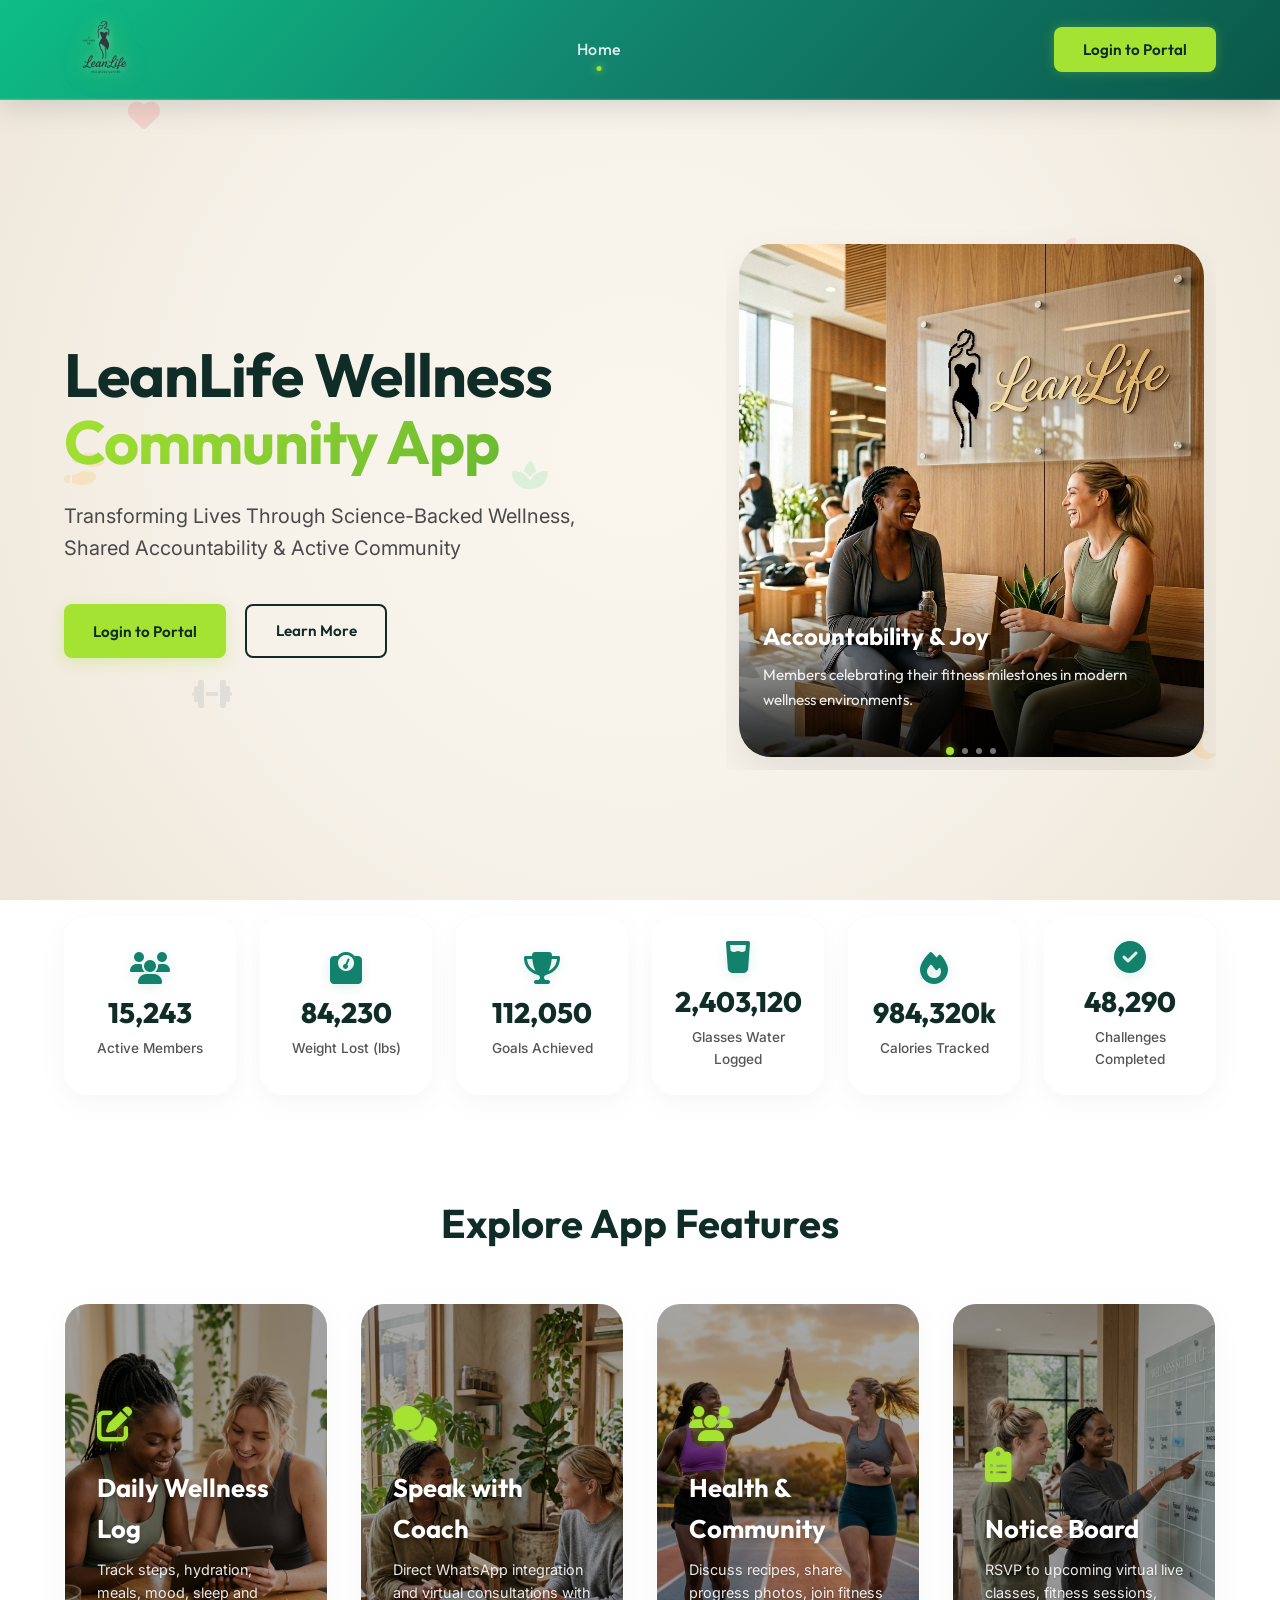
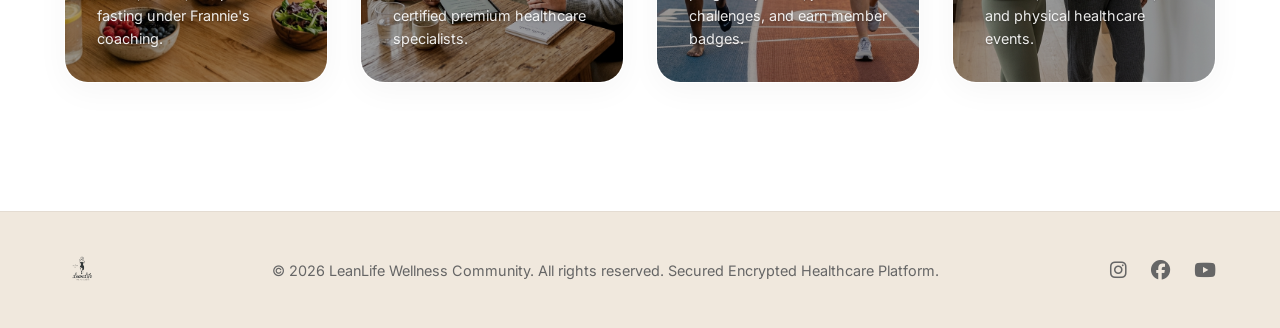
==== commit 95fcce2f: "Implement canonical Coach Frannie WhatsApp review architecture, prominent REVIEW WITH COACH modal bu" ====
--- a/index.html
+++ b/index.html
@@ -2135,7 +2135,7 @@
                         </select>
                     </div>
                     <button class="btn btn-outline" style="padding: 0.6rem 1rem;" onclick="app.downloadMonthlyReportPDF()"><i class="fa-solid fa-file-pdf"></i> Download PDF</button>
-                    <button class="btn btn-primary" style="background: linear-gradient(135deg, #25D366 0%, #128C7E 100%); border: none; box-shadow: 0 4px 12px rgba(37, 211, 102, 0.35); padding: 0.6rem 1.2rem;" onclick="app.openCoachMonthlyReviewModal()">
+                    <button class="btn btn-primary" style="background: linear-gradient(135deg, #25D366 0%, #128C7E 100%); border: none; box-shadow: 0 4px 12px rgba(37, 211, 102, 0.35); padding: 0.6rem 1.2rem;" onclick="app.openMonthlyCoachReview()">
                         <i class="fa-brands fa-whatsapp" style="font-size: 1.1rem;"></i> Want review monthly report with coach?
                     </button>
                 </div>
@@ -2300,7 +2300,7 @@
                             </div>
                         </div>
                         <p style="font-size: 0.88rem; color: #444; margin-bottom: 1rem;">Ready to discuss your monthly achievements and personalize next month's targets? Review this report directly with your coach.</p>
-                        <button class="btn btn-primary" style="width: 100%; justify-content: center; background: linear-gradient(135deg, #25D366 0%, #128C7E 100%); border: none; box-shadow: 0 4px 12px rgba(37, 211, 102, 0.35);" onclick="app.openCoachMonthlyReviewModal()">
+                        <button class="btn btn-primary" style="width: 100%; justify-content: center; background: linear-gradient(135deg, #25D366 0%, #128C7E 100%); border: none; box-shadow: 0 4px 12px rgba(37, 211, 102, 0.35);" onclick="app.openMonthlyCoachReview()">
                             <i class="fa-brands fa-whatsapp"></i> Want review monthly report with coach?
                         </button>
                     </div>
@@ -2383,10 +2383,10 @@
                             3. You will be redirected immediately to your Coach's WhatsApp chat with your pre-filled inquiry.
                         </div>
 
-                        <div style="display: flex; gap: 0.8rem; justify-content: flex-end;">
+                        <div style="display: flex; gap: 0.8rem; justify-content: flex-end; align-items: center;">
                             <button type="button" class="btn btn-outline" onclick="document.getElementById('monthly-coach-review-modal').style.display = 'none'">Cancel</button>
-                            <button type="submit" class="btn btn-primary" style="background: linear-gradient(135deg, #25D366 0%, #128C7E 100%); border: none; box-shadow: 0 4px 12px rgba(37, 211, 102, 0.35);">
-                                <i class="fa-brands fa-whatsapp"></i> Send to Coach & Open WhatsApp
+                            <button type="submit" id="btn-monthly-coach-review" class="btn btn-primary" style="background: linear-gradient(135deg, #25D366 0%, #128C7E 100%); border: none; font-weight: 700; letter-spacing: 0.5px; font-size: 0.95rem; padding: 0.75rem 1.5rem; box-shadow: 0 4px 14px rgba(37, 211, 102, 0.4); display: flex; align-items: center; gap: 8px;">
+                                <i class="fa-brands fa-whatsapp" style="font-size: 1.2rem;"></i> REVIEW WITH COACH
                             </button>
                         </div>
                     </form>
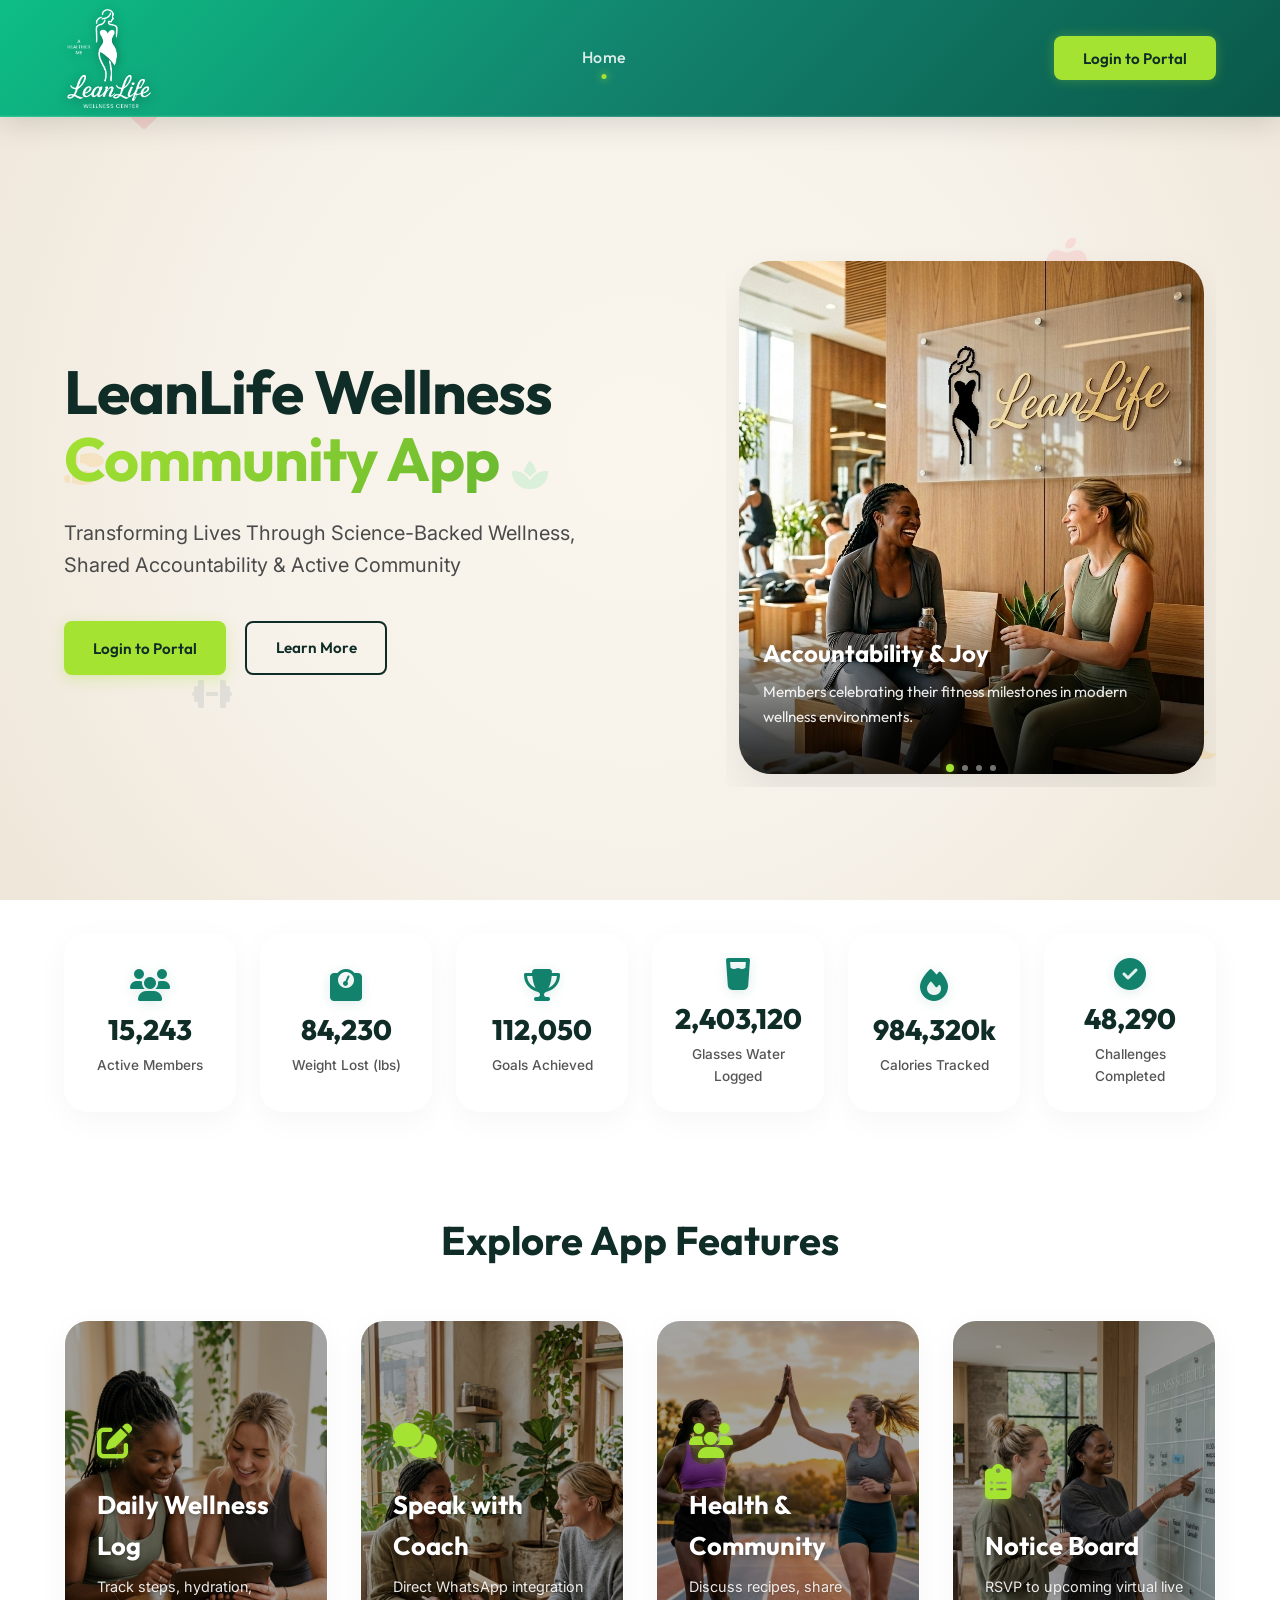
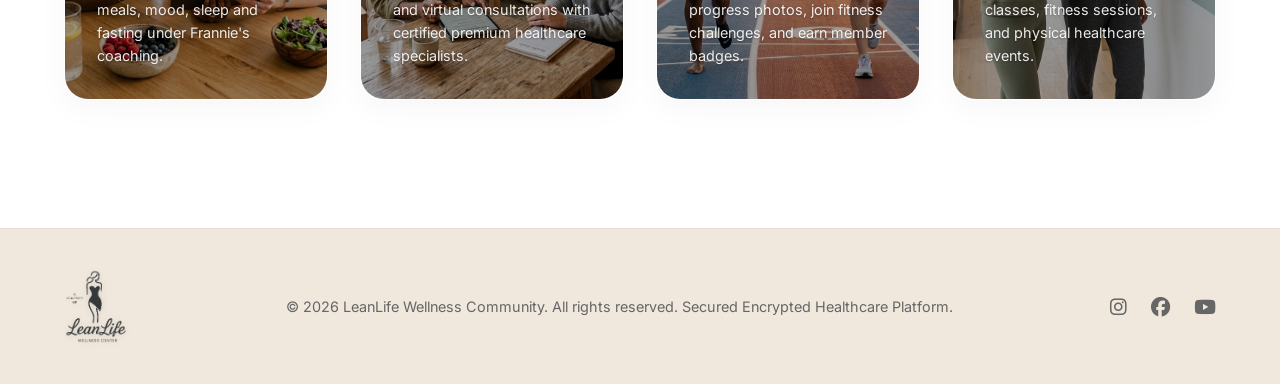
==== commit 4cc62a29: "feat(ui): increase web logo size and enhance visibility of all brand elements across viewports" ====
--- a/index.html
+++ b/index.html
@@ -122,7 +122,7 @@
             <nav id="main-nav-menu" aria-label="Main Navigation">
                 <!-- Mobile Menu Logo Header (Mobile only) -->
                 <div class="mobile-menu-header" style="display: none; align-items: center; gap: 10px; margin-bottom: 2rem; border-bottom: 1px solid rgba(255,255,255,0.1); padding-bottom: 1rem; width: 100%;">
-                    <img src="logo_transparent.png" alt="LeanLife Logo" style="height: 32px; filter: brightness(0) invert(1);">
+                    <img src="logo_transparent.png" alt="LeanLife Logo" style="height: 60px; filter: brightness(0) invert(1) drop-shadow(0 2px 6px rgba(0,0,0,0.3));">
                     <span style="font-family: var(--font-brand); font-weight: 700; color: #ffffff; font-size: 1.2rem;">LeanLife</span>
                 </div>
 
@@ -1227,6 +1227,10 @@
                 <button class="admin-tab-btn" id="btn-admin-moderation-cms" onclick="app.switchAdminTab('moderation-cms')"><i class="fa-solid fa-comments"></i> Moderation</button>
                 <button class="admin-tab-btn" id="btn-admin-notices-cms" onclick="app.switchAdminTab('notices-cms')"><i class="fa-solid fa-bullhorn"></i> Events</button>
                 <button class="admin-tab-btn" id="btn-admin-coaches-cms" onclick="app.switchAdminTab('coaches-cms')"><i class="fa-solid fa-user-doctor"></i> Coaches</button>
+                <button class="admin-tab-btn" id="btn-admin-appointments-cms" onclick="app.switchAdminTab('appointments-cms')">
+                    <i class="fa-solid fa-calendar-check"></i> Appointments
+                    <span id="appt-tab-badge" class="badge" style="display:none; background:#e74c3c; color:#fff; border-radius:10px; padding:2px 7px; font-size:0.75rem; margin-left:6px; font-weight:700;">0</span>
+                </button>
                 <button class="admin-tab-btn" id="btn-admin-analytics-cms" onclick="app.switchAdminTab('analytics-cms')"><i class="fa-solid fa-chart-line"></i> Analytics</button>
                 <button class="admin-tab-btn" id="btn-admin-audits-cms" onclick="app.switchAdminTab('audits-cms')"><i class="fa-solid fa-shield-halved"></i> Audit Trails</button>
                 <button class="admin-tab-btn" id="btn-admin-settings-cms" onclick="app.switchAdminTab('settings-cms')"><i class="fa-solid fa-sliders"></i> Settings & Backups</button>
@@ -1643,6 +1647,90 @@
                     <ul id="admin-blocked-dates-list" style="display: flex; flex-direction: column; gap: 8px; padding-left: 1.2rem; font-size: 0.95rem;">
                         <!-- Dynamic -->
                     </ul>
+                </div>
+            </div>
+
+            <!-- SUBVIEW: APPOINTMENT TRACKING & COACH REMINDERS -->
+            <div id="admin-subview-appointments-cms" class="admin-subpanel" style="display: none;">
+                <!-- Summary Metric Cards -->
+                <div class="dashboard-stats" style="grid-template-columns: repeat(auto-fit, minmax(220px, 1fr)); gap: 1.2rem; margin-bottom: 2rem;">
+                    <div class="stat-card" style="border-left: 4px solid #12826d;">
+                        <div class="stat-num" id="admin-appt-total-count" style="color: #12826d;">0</div>
+                        <div class="stat-label">Total Appointments</div>
+                    </div>
+                    <div class="stat-card" style="border-left: 4px solid #f39c12;">
+                        <div class="stat-num" id="admin-appt-pending-count" style="color: #f39c12;">0</div>
+                        <div class="stat-label">Pending Confirmation</div>
+                    </div>
+                    <div class="stat-card" style="border-left: 4px solid #27ae60;">
+                        <div class="stat-num" id="admin-appt-upcoming-count" style="color: #27ae60;">0</div>
+                        <div class="stat-label">Upcoming (24h / Today)</div>
+                    </div>
+                    <div class="stat-card" style="border-left: 4px solid #25d366;">
+                        <div style="font-size: 1.1rem; font-weight: 700; color: #25d366; margin-bottom: 4px;"><i class="fa-brands fa-whatsapp"></i> Coach WhatsApp</div>
+                        <div style="font-size: 0.95rem; font-weight: 600; color: #2c3e50;">Coach Francess Orenuga</div>
+                        <div style="font-size: 0.85rem; color: #7f8c8d;">+1 (757) 513-0205</div>
+                    </div>
+                </div>
+
+                <!-- Main Glass Card for Appointments CMS -->
+                <div class="glass-card">
+                    <div style="display: flex; justify-content: space-between; align-items: center; flex-wrap: wrap; gap: 1rem; margin-bottom: 1.5rem; padding-bottom: 1rem; border-bottom: 1px solid rgba(0,0,0,0.06);">
+                        <div>
+                            <h3 style="font-family: var(--font-brand); margin: 0; display: flex; align-items: center; gap: 8px;">
+                                <i class="fa-solid fa-calendar-check" style="color: #12826d;"></i> Clinic Appointment Tracking & Coach Reminders
+                            </h3>
+                            <p style="margin: 4px 0 0 0; font-size: 0.9rem; color: #666;">
+                                Real-time consultation management, status workflow, and automated WhatsApp reminder alerts for Coach Francess Orenuga.
+                            </p>
+                        </div>
+                        <div style="display: flex; gap: 10px; flex-wrap: wrap;">
+                            <button class="btn btn-secondary" onclick="app.checkAppointmentReminders(true)" style="display: inline-flex; align-items: center; gap: 6px; font-size: 0.9rem;">
+                                <i class="fa-solid fa-arrows-rotate"></i> Check & Trigger Reminders
+                            </button>
+                            <a href="https://wa.me/17575130205?text=Hello%20Coach%20Francess,%20here%20is%20an%20update%20from%20LeanLife%20Clinic." target="_blank" class="btn" style="background-color: #25d366; color: white; border: none; display: inline-flex; align-items: center; gap: 6px; font-size: 0.9rem; text-decoration: none;">
+                                <i class="fa-brands fa-whatsapp"></i> Chat with Coach
+                            </a>
+                        </div>
+                    </div>
+
+                    <!-- Search & Filter Controls -->
+                    <div style="display: flex; gap: 1rem; flex-wrap: wrap; margin-bottom: 1.5rem; align-items: center;">
+                        <div style="flex: 1; min-width: 240px; position: relative;">
+                            <input type="text" id="admin-appt-search" class="form-input" placeholder="Search by patient name, email, date, or notes..." oninput="app.renderAdminAppointmentsCMS()" style="padding-left: 2.2rem;">
+                            <i class="fa-solid fa-magnifying-glass" style="position: absolute; left: 12px; top: 50%; transform: translateY(-50%); color: #999;"></i>
+                        </div>
+                        <div style="min-width: 180px;">
+                            <select id="admin-appt-filter-status" class="form-input" onchange="app.renderAdminAppointmentsCMS()">
+                                <option value="all">All Statuses</option>
+                                <option value="Requested">Pending Requests</option>
+                                <option value="Confirmed">Confirmed</option>
+                                <option value="Completed">Completed</option>
+                                <option value="Cancelled">Cancelled</option>
+                            </select>
+                        </div>
+                    </div>
+
+                    <!-- Appointments Table -->
+                    <div style="overflow-x: auto;">
+                        <table class="admin-table" style="width: 100%;">
+                            <thead>
+                                <tr>
+                                    <th>Patient / Member</th>
+                                    <th>Consultation Mode</th>
+                                    <th>Scheduled Date & Time</th>
+                                    <th>Time Remaining</th>
+                                    <th>Notes</th>
+                                    <th>Status</th>
+                                    <th>Reminders Dispatched</th>
+                                    <th>WhatsApp & Actions</th>
+                                </tr>
+                            </thead>
+                            <tbody id="admin-appointments-tbody">
+                                <!-- Dynamic appointment rows rendered via app.renderAdminAppointmentsCMS() -->
+                            </tbody>
+                        </table>
+                    </div>
                 </div>
             </div>
 
@@ -2407,7 +2495,7 @@
         <footer>
             <div class="footer-container">
                 <div class="brand-logo-container">
-                    <img src="logo_transparent.png" alt="LeanLife Logo" style="height: 36px;">
+                    <img src="logo_transparent.png" alt="LeanLife Logo" class="footer-logo-img">
                 </div>
                 <p>&copy; 2026 LeanLife Wellness Community. All rights reserved. Secured Encrypted Healthcare Platform.</p>
                 <div style="display: flex; gap: 1.5rem; font-size: 1.2rem;">
@@ -2450,6 +2538,63 @@
         </div>
     </div>
 
+    <!-- ADMIN MEMBER CREDENTIALS ACTION MODAL (ONE-CLICK COPY & WHATSAPP SHARING) -->
+    <div id="admin-credentials-modal" class="modal-overlay" style="display: none; position: fixed; top: 0; left: 0; right: 0; bottom: 0; width: 100vw; height: 100vh; align-items: center; justify-content: center; z-index: 999999; background: rgba(0,0,0,0.7); backdrop-filter: blur(8px); padding: 20px;">
+        <div class="glass-card" style="max-width: 520px; width: 100%; border: 3px solid var(--clr-teal-green); border-radius: 18px; box-shadow: 0 25px 60px rgba(0, 0, 0, 0.45); background: #ffffff; padding: 2.2rem; position: relative;">
+            <button type="button" onclick="app.closeCredentialsModal()" style="position: absolute; top: 18px; right: 18px; background: none; border: none; font-size: 1.5rem; color: #888; cursor: pointer; line-height: 1;">&times;</button>
+            <div style="text-align: center; margin-bottom: 1.2rem;">
+                <div style="width: 58px; height: 58px; background: rgba(18, 130, 109, 0.12); border-radius: 50%; display: flex; align-items: center; justify-content: center; margin: 0 auto 0.8rem auto; color: var(--clr-teal-green); font-size: 1.8rem; border: 2px solid var(--clr-teal-green);">
+                    <i class="fa-solid fa-user-check" id="cred-modal-icon"></i>
+                </div>
+                <h3 id="cred-modal-title" style="font-family: var(--font-brand); color: var(--clr-teal-green); font-size: 1.35rem; margin-bottom: 0.3rem; font-weight: 700;">Member Account Ready</h3>
+                <p id="cred-modal-subtitle" style="font-size: 0.88rem; color: #555; margin: 0;">Login credentials successfully generated for client onboarding.</p>
+            </div>
+
+            <!-- Credentials Box -->
+            <div style="background: #f8fafc; border: 1.5px solid #e2e8f0; border-radius: 12px; padding: 1.2rem; margin-bottom: 1.2rem;">
+                <div style="margin-bottom: 0.8rem; display: flex; justify-content: space-between; align-items: center;">
+                    <span style="font-size: 0.85rem; color: #64748b; font-weight: 600;">Member Name:</span>
+                    <strong id="cred-modal-name" style="color: #1e293b; font-size: 0.95rem;">-</strong>
+                </div>
+                <div style="margin-bottom: 0.8rem; display: flex; justify-content: space-between; align-items: center;">
+                    <span style="font-size: 0.85rem; color: #64748b; font-weight: 600;">Login Email:</span>
+                    <strong id="cred-modal-email" style="color: #1e293b; font-size: 0.95rem;">-</strong>
+                </div>
+                <div style="display: flex; justify-content: space-between; align-items: center; background: #ecfdf5; border: 1px dashed #10b981; padding: 0.75rem 1rem; border-radius: 8px;">
+                    <div>
+                        <span style="font-size: 0.75rem; color: #047857; text-transform: uppercase; font-weight: 700; display: block; letter-spacing: 0.5px;">Temporary Password</span>
+                        <span id="cred-modal-password" style="font-size: 1.3rem; font-weight: 800; color: var(--clr-teal-green); letter-spacing: 1.5px; font-family: monospace;">LL-XXXXXX</span>
+                    </div>
+                    <button type="button" onclick="app.copySinglePassword()" class="btn btn-outline" style="padding: 0.35rem 0.75rem; font-size: 0.8rem; border-color: #10b981; color: #047857; background: #ffffff;">
+                        <i class="fa-solid fa-copy"></i> Copy Pin
+                    </button>
+                </div>
+            </div>
+
+            <!-- Action Buttons -->
+            <div style="display: flex; flex-direction: column; gap: 0.6rem; margin-bottom: 1.2rem;">
+                <button type="button" onclick="app.copyFullCredentialsMessage()" class="btn btn-primary" style="justify-content: center; padding: 0.75rem; font-size: 0.95rem; font-weight: 700;">
+                    <i class="fa-solid fa-clipboard-check" style="font-size: 1.1rem;"></i> 📋 Copy Full Welcome Message
+                </button>
+                <button type="button" onclick="app.shareCredentialsViaWhatsApp()" class="btn" style="justify-content: center; padding: 0.75rem; font-size: 0.95rem; font-weight: 700; background: #25D366; color: #ffffff; border: none; border-radius: 8px;">
+                    <i class="fa-brands fa-whatsapp" style="font-size: 1.2rem;"></i> 💬 Send Credentials via WhatsApp
+                </button>
+            </div>
+
+            <!-- Advisory notice for Yahoo/Outlook -->
+            <div style="background: #fffbeb; border: 1px solid #fde68a; border-radius: 8px; padding: 0.75rem 0.9rem; font-size: 0.8rem; color: #92400e; line-height: 1.4;">
+                <i class="fa-solid fa-circle-info" style="color: #d97706; margin-right: 4px;"></i>
+                <strong>Email Delivery Notice:</strong> An onboarding email was dispatched to the member. If the client uses <strong>Yahoo Mail</strong> or <strong>Outlook</strong>, please ask them to check their <strong>Spam / Junk folder</strong> or share the login details directly via WhatsApp above.
+            </div>
+
+            <div style="margin-top: 1.2rem; text-align: center;">
+                <button type="button" onclick="app.closeCredentialsModal()" class="btn btn-outline" style="width: 100%; justify-content: center; padding: 0.65rem; font-size: 0.9rem; color: #475569;">
+                    Done
+                </button>
+            </div>
+        </div>
+    </div>
+
     <!-- CUSTOM LIGHT-GREEN BORDERED POPUP MODAL (PERMANENT TOP SCREEN FIXED OVERLAY) -->
     <div id="custom-alert-modal" class="modal-overlay" style="display: none; position: fixed; top: 0; left: 0; right: 0; bottom: 0; width: 100vw; height: 100vh; align-items: flex-start; justify-content: center; z-index: 999999; background: rgba(0,0,0,0.65); backdrop-filter: blur(8px); padding-top: 30px;">
         <div class="glass-card custom-alert-card" style="max-width: 480px; width: 90%; text-align: center; border: 3px solid var(--clr-teal-green); border-radius: 16px; box-shadow: 0 20px 50px rgba(0, 0, 0, 0.4), 0 0 25px rgba(18, 130, 109, 0.3); background: #ffffff; padding: 2rem; position: relative; margin-top: 15px;">
@@ -2469,7 +2614,7 @@
     <script src="https://cdn.jsdelivr.net/npm/@emailjs/browser@3/dist/email.min.js"></script>
     <script src="https://cdn.jsdelivr.net/npm/@supabase/supabase-js@2"></script>
     <script>
-        window.SUPABASE_CONFIG = {
+        window.SUPABASE_CONFIG = window.SUPABASE_CONFIG || {
             URL: 'https://vqvbxhzxtwjhieihvoah.supabase.co',
             KEY: 'eyJhbGciOiJIUzI1NiIsInR5cCI6IkpXVCJ9.eyJpc3MiOiJzdXBhYmFzZSIsInJlZiI6InZxdmJ4aHp4dHdqaGllaWh2b2FoIiwicm9sZSI6ImFub24iLCJpYXQiOjE3ODM0MDU1NDAsImV4cCI6MjA5ODk4MTU0MH0.40ItPbKKZihVJ6IgC2BMU_cGO4pOzQFD-6-QkxEuZTk',
             EMAILJS_SERVICE_ID: 'service_60jfsbe',
--- a/style.css
+++ b/style.css
@@ -153,16 +153,16 @@
 }
 
 .logo-img {
-    height: 80px; /* Zoomed out to a compact size */
+    height: 105px; /* Prominent, high-visibility brand logo */
     width: auto;
     object-fit: contain;
-    filter: drop-shadow(0 0 5px rgba(255, 255, 255, 0.4)) drop-shadow(0 2px 10px rgba(13, 190, 133, 0.6)) drop-shadow(0 0 15px rgba(165, 227, 50, 0.3));
+    filter: brightness(0) invert(1) drop-shadow(0 2px 6px rgba(0, 0, 0, 0.35));
     transition: var(--transition-smooth);
 }
 
 .logo-img:hover {
-    transform: scale(1.03);
-    filter: drop-shadow(0 0 8px rgba(255, 255, 255, 0.6)) drop-shadow(0 2px 16px rgba(13, 190, 133, 0.8)) drop-shadow(0 0 20px rgba(165, 227, 50, 0.5));
+    transform: scale(1.04);
+    filter: brightness(0) invert(1) drop-shadow(0 4px 12px rgba(0, 0, 0, 0.5));
 }
 
 /* Global Navbar */
@@ -170,7 +170,7 @@
     display: flex;
     justify-content: space-between;
     align-items: center;
-    padding: 0.6rem 5%;
+    padding: 0.35rem 5%;
     position: sticky;
     top: 0;
     z-index: 100;
@@ -492,7 +492,8 @@
 }
 
 .carousel-logo-card img {
-    width: 240px;
+    width: 260px;
+    max-height: 220px;
     height: auto;
     object-fit: contain;
     filter: brightness(0) invert(1) drop-shadow(0 2px 8px rgba(0,0,0,0.3));
@@ -1737,6 +1738,18 @@
     width: 100%;
 }
 
+.footer-logo-img {
+    height: 75px;
+    width: auto;
+    object-fit: contain;
+    filter: drop-shadow(0 1px 3px rgba(0, 0, 0, 0.12));
+    transition: var(--transition-smooth);
+}
+
+.footer-logo-img:hover {
+    transform: scale(1.04);
+}
+
 /* Mobile Responsive Adjustments */
 @media (max-width: 1024px) {
     .landing-hero {
@@ -1790,7 +1803,11 @@
     }
 
     .logo-img {
-        height: 34px;
+        height: 64px;
+    }
+
+    .footer-logo-img {
+        height: 58px;
     }
 
     .mobile-menu-btn {
@@ -1890,7 +1907,8 @@
     }
 
     .carousel-logo-card img {
-        width: 140px !important;
+        width: 190px !important;
+        max-height: 170px !important;
     }
 
     .carousel-logo-card h3 {
@@ -2089,8 +2107,12 @@
         padding: 1rem !important;
         gap: 8px !important;
     }
+    .logo-img {
+        height: 56px;
+    }
     .carousel-logo-card img {
-        width: 110px !important;
+        width: 150px !important;
+        max-height: 140px !important;
     }
     .carousel-logo-card h3 {
         font-size: 1.25rem !important;
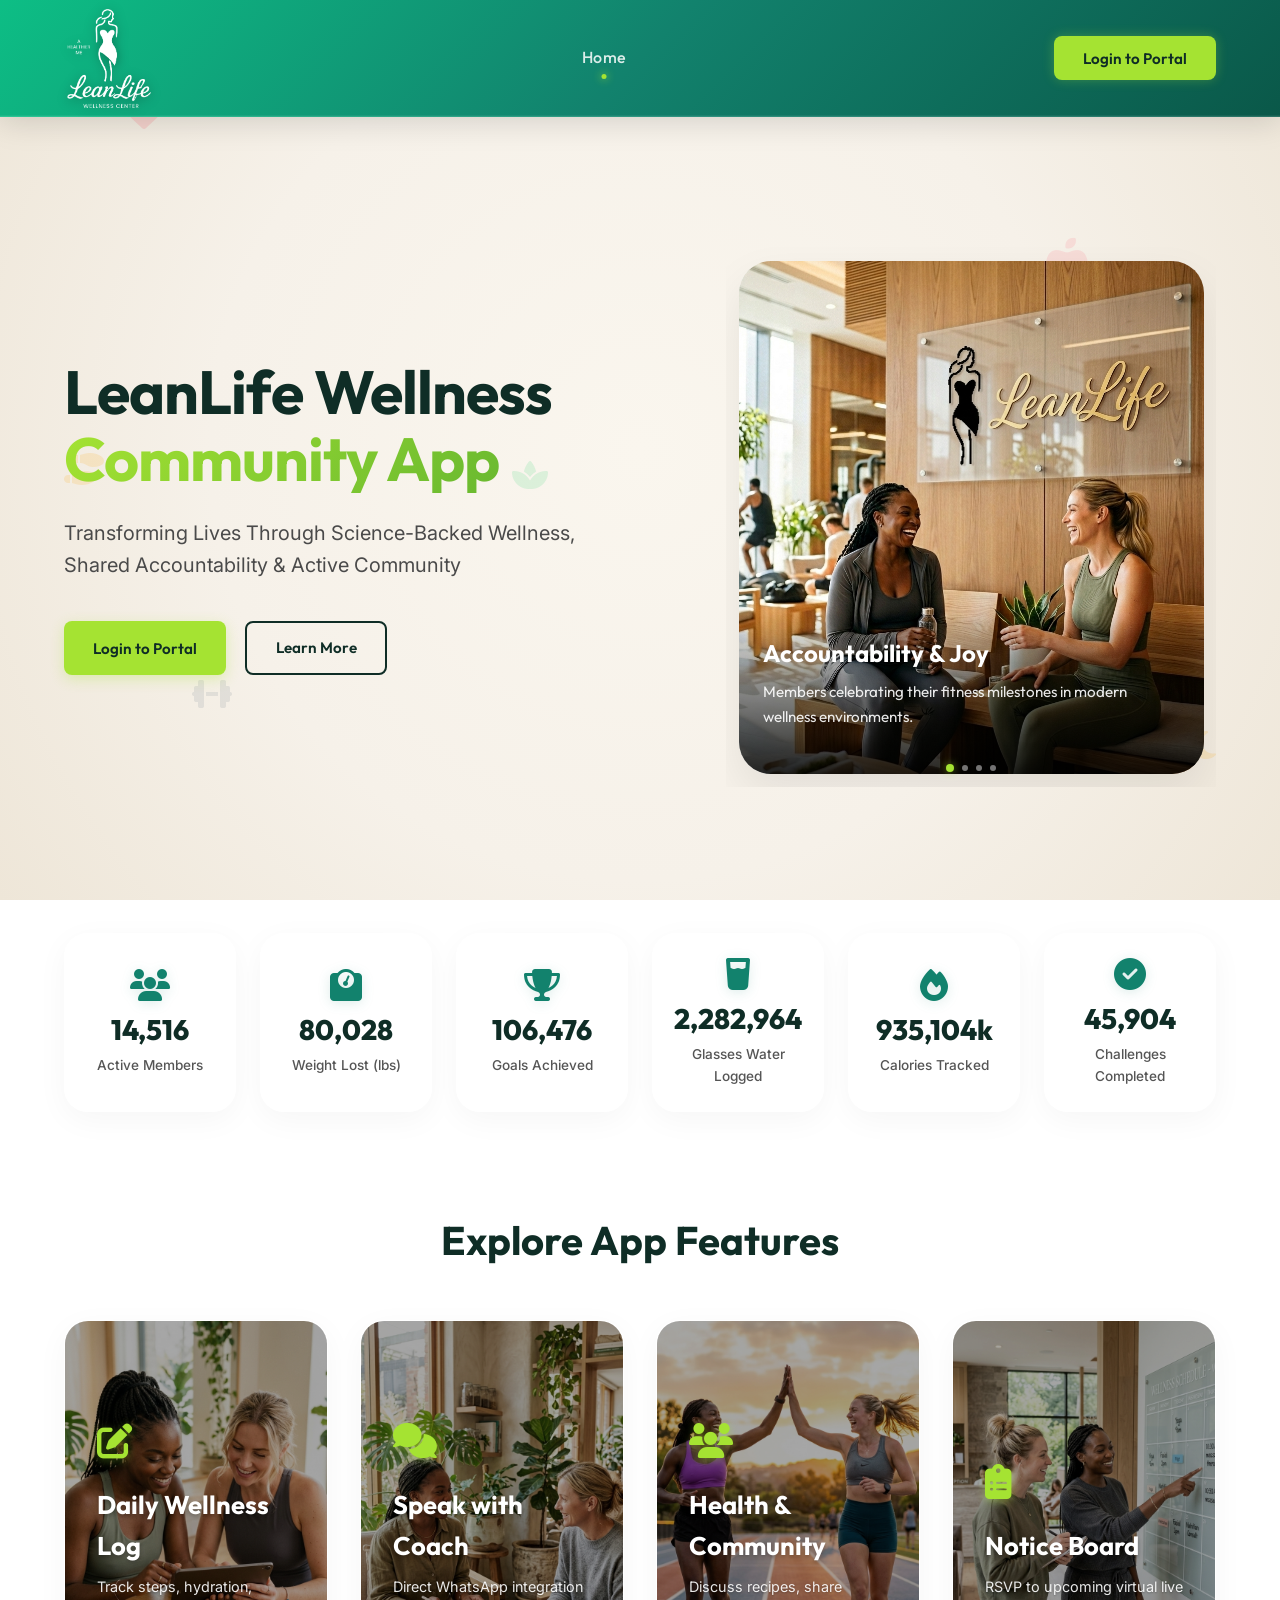
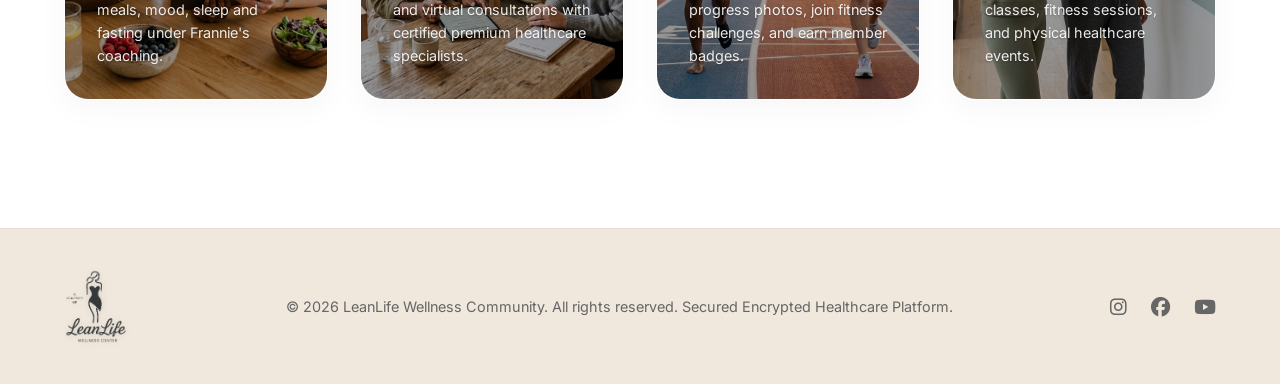
==== commit a6c5e712: "Fix iPhone authentication cold-start timeout and add serverless response cache prevention" ====
--- a/index.html
+++ b/index.html
@@ -1235,6 +1235,7 @@
                 <button class="admin-tab-btn" id="btn-admin-audits-cms" onclick="app.switchAdminTab('audits-cms')"><i class="fa-solid fa-shield-halved"></i> Audit Trails</button>
                 <button class="admin-tab-btn" id="btn-admin-settings-cms" onclick="app.switchAdminTab('settings-cms')"><i class="fa-solid fa-sliders"></i> Settings & Backups</button>
                 <button class="admin-tab-btn" id="btn-admin-automation" onclick="app.switchAdminTab('automation')"><i class="fa-solid fa-gears"></i> Automation Center</button>
+                <button class="btn btn-outline" id="btn-admin-refresh-data" style="margin-left:auto; padding: 0.35rem 0.8rem; font-size:0.8rem; color:var(--clr-primary-green); border-color:var(--clr-primary-green);" onclick="app.refreshAdminData()"><i class="fa-solid fa-rotate"></i> Sync Cloud</button>
             </div>
 
             <!-- SUBVIEW 1: USER MANAGEMENT -->
@@ -2615,8 +2616,8 @@
     <script src="https://cdn.jsdelivr.net/npm/@supabase/supabase-js@2"></script>
     <script>
         window.SUPABASE_CONFIG = window.SUPABASE_CONFIG || {
-            URL: 'https://vqvbxhzxtwjhieihvoah.supabase.co',
-            KEY: 'eyJhbGciOiJIUzI1NiIsInR5cCI6IkpXVCJ9.eyJpc3MiOiJzdXBhYmFzZSIsInJlZiI6InZxdmJ4aHp4dHdqaGllaWh2b2FoIiwicm9sZSI6ImFub24iLCJpYXQiOjE3ODM0MDU1NDAsImV4cCI6MjA5ODk4MTU0MH0.40ItPbKKZihVJ6IgC2BMU_cGO4pOzQFD-6-QkxEuZTk',
+            URL: 'https://fgjjeyonzhuipnbdebvr.supabase.co',
+            KEY: 'eyJhbGciOiJIUzI1NiIsInR5cCI6IkpXVCJ9.eyJpc3MiOiJzdXBhYmFzZSIsInJlZiI6ImZnampleW9uemh1aXBuYmRlYnZyIiwicm9sZSI6ImFub24iLCJpYXQiOjE3ODM4NjE0NDYsImV4cCI6MjA5OTQzNzQ0Nn0.l1Gy0IXP1L_CnWy84QjeQCjrGvRa1F7vkOoCc_aOONY',
             EMAILJS_SERVICE_ID: 'service_60jfsbe',
             EMAILJS_TEMPLATE_ID: 'template_gyjh3gp',
             EMAILJS_WELCOME_TEMPLATE_ID: 'template_gyjh3gp',
@@ -2632,7 +2633,7 @@
             }
         }
     </script>
-    <script src="app.js?v=5.1"></script>
+    <script src="app.js?v=5.2&t=20260919"></script>
 </body>
 </html>
 <!-- live deployment sync -->
